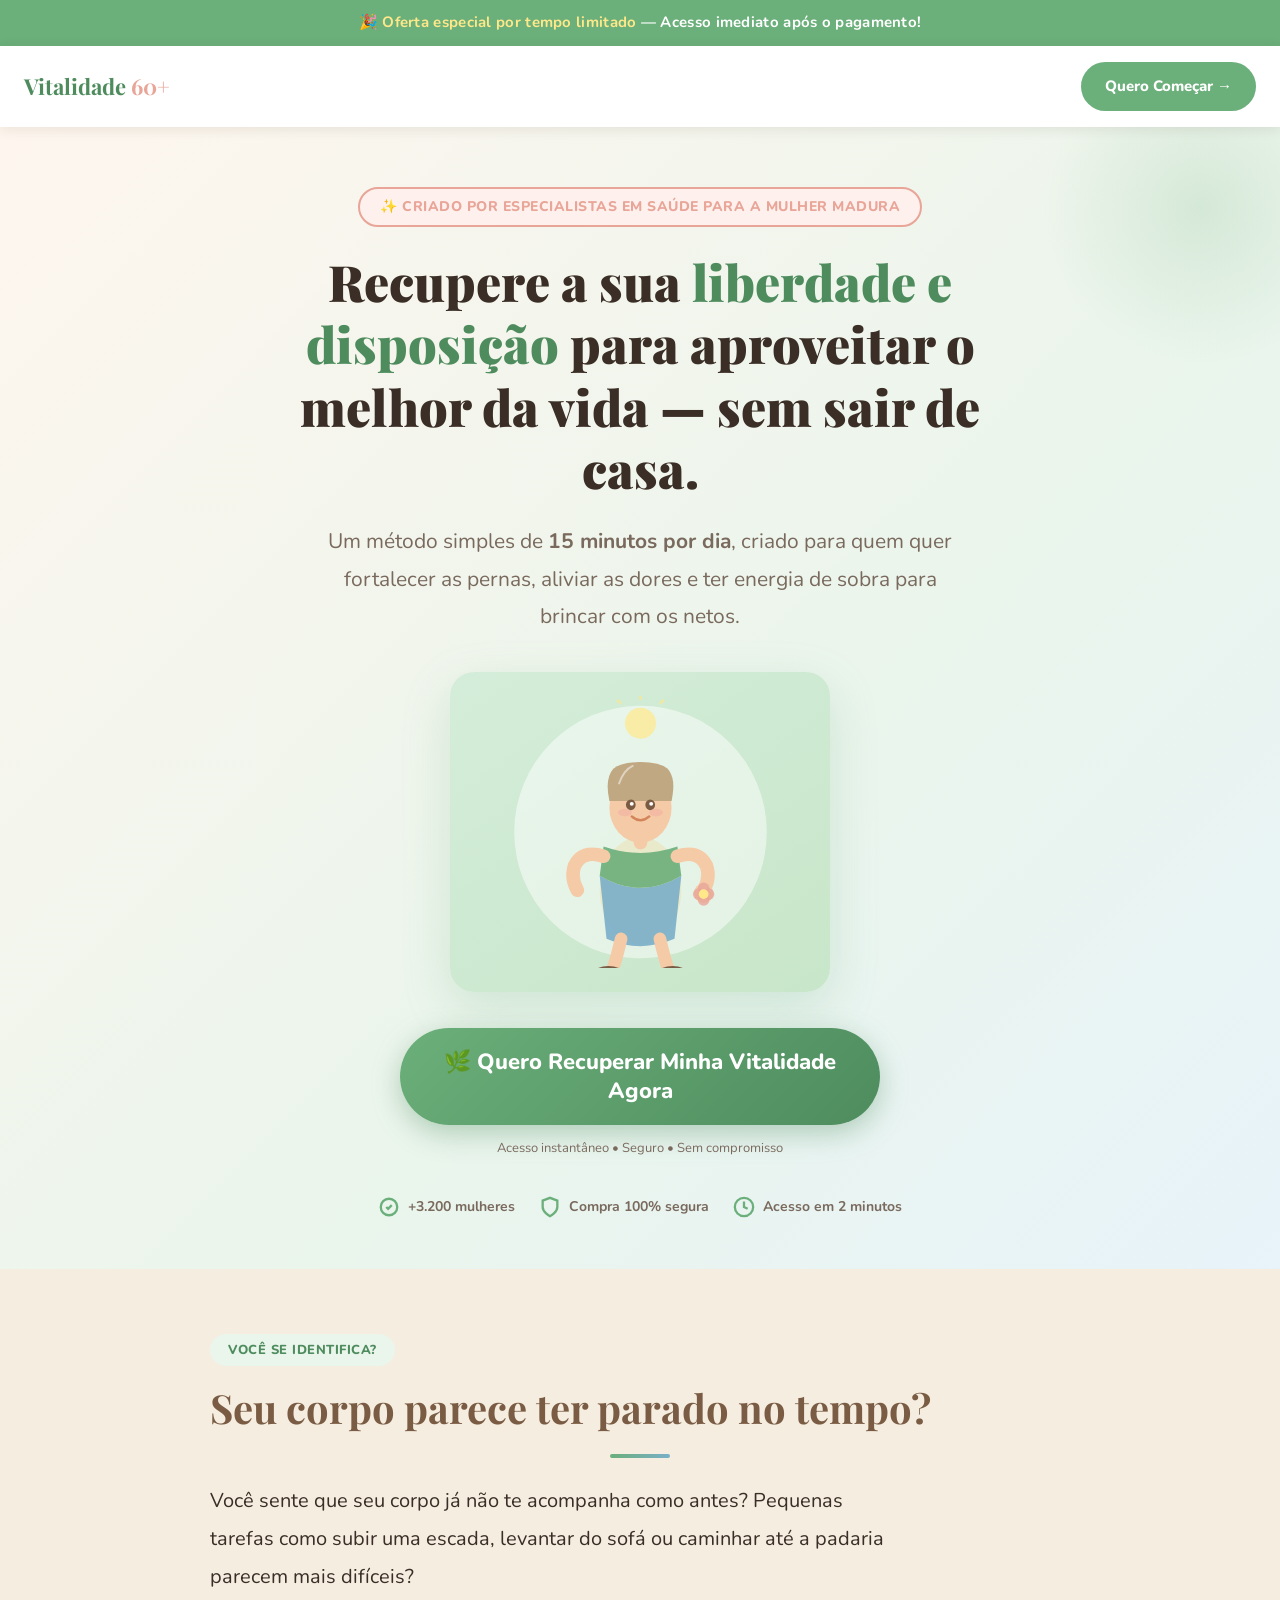
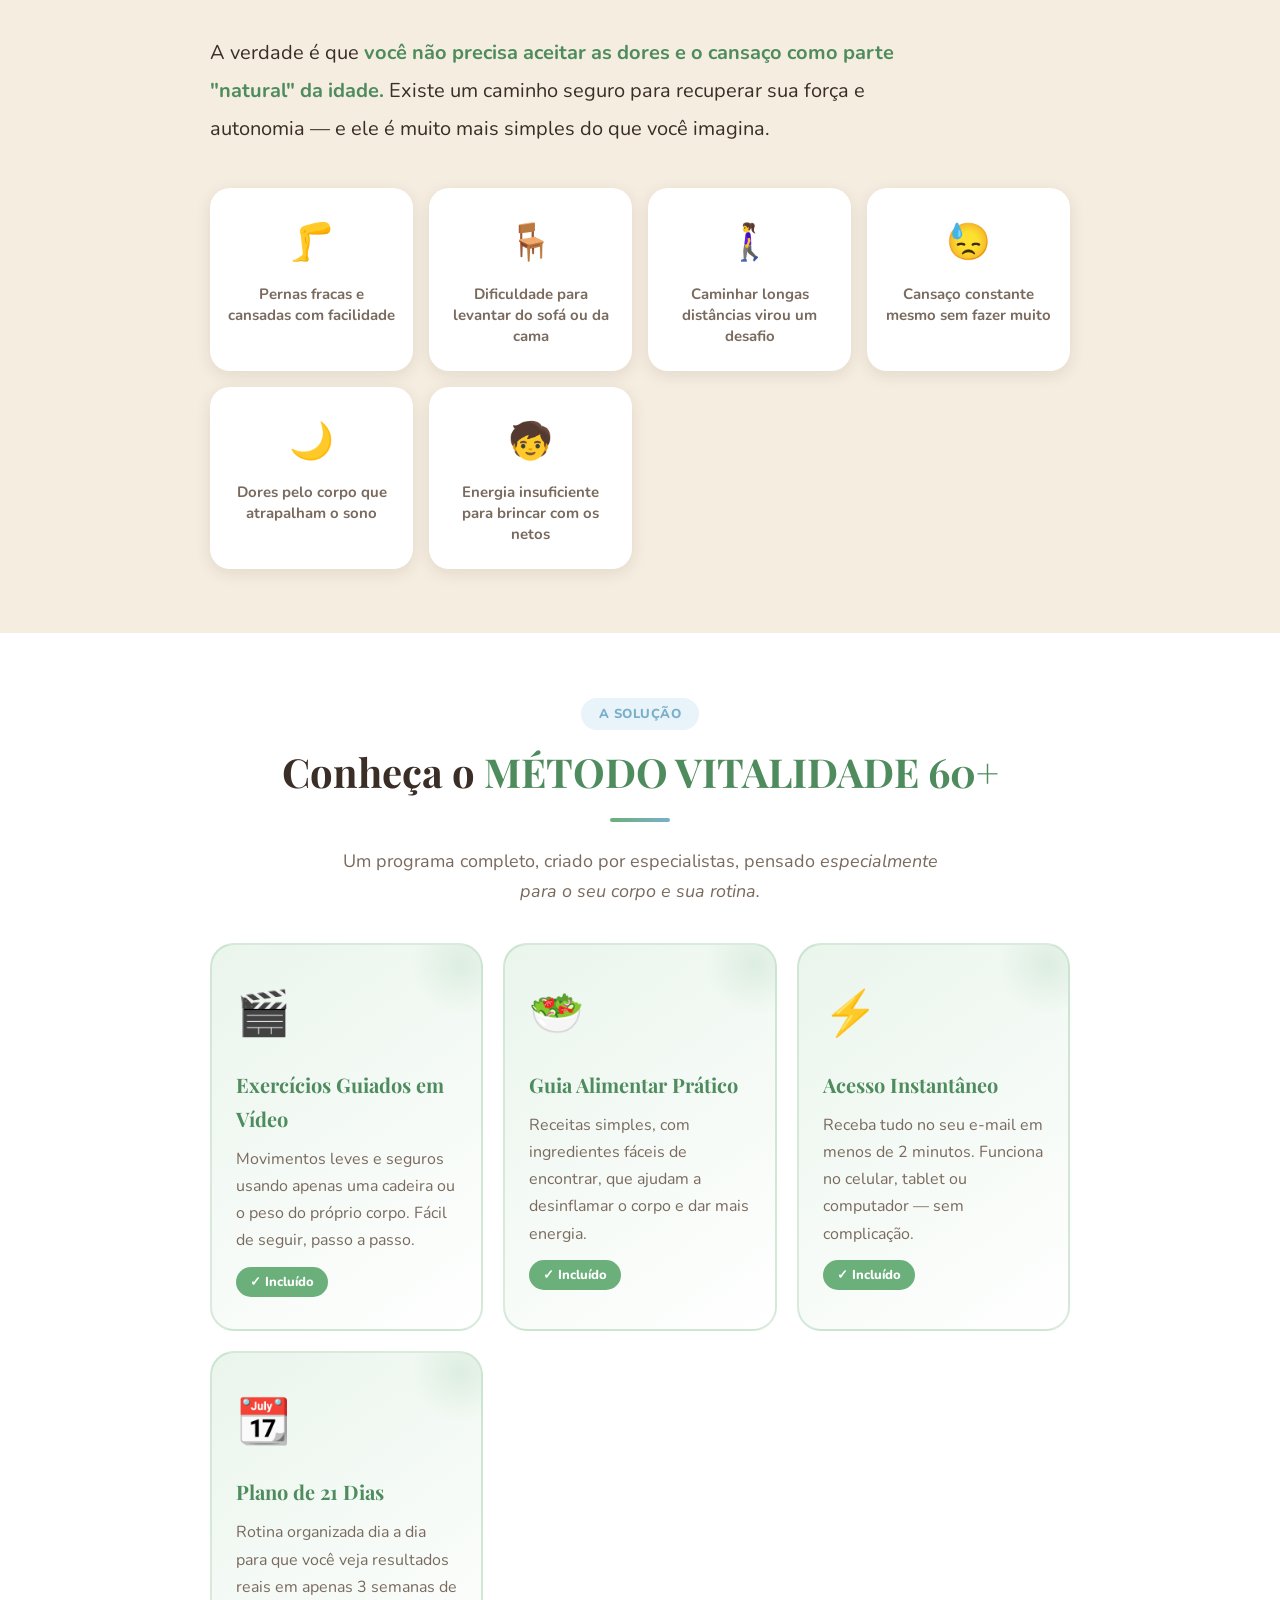
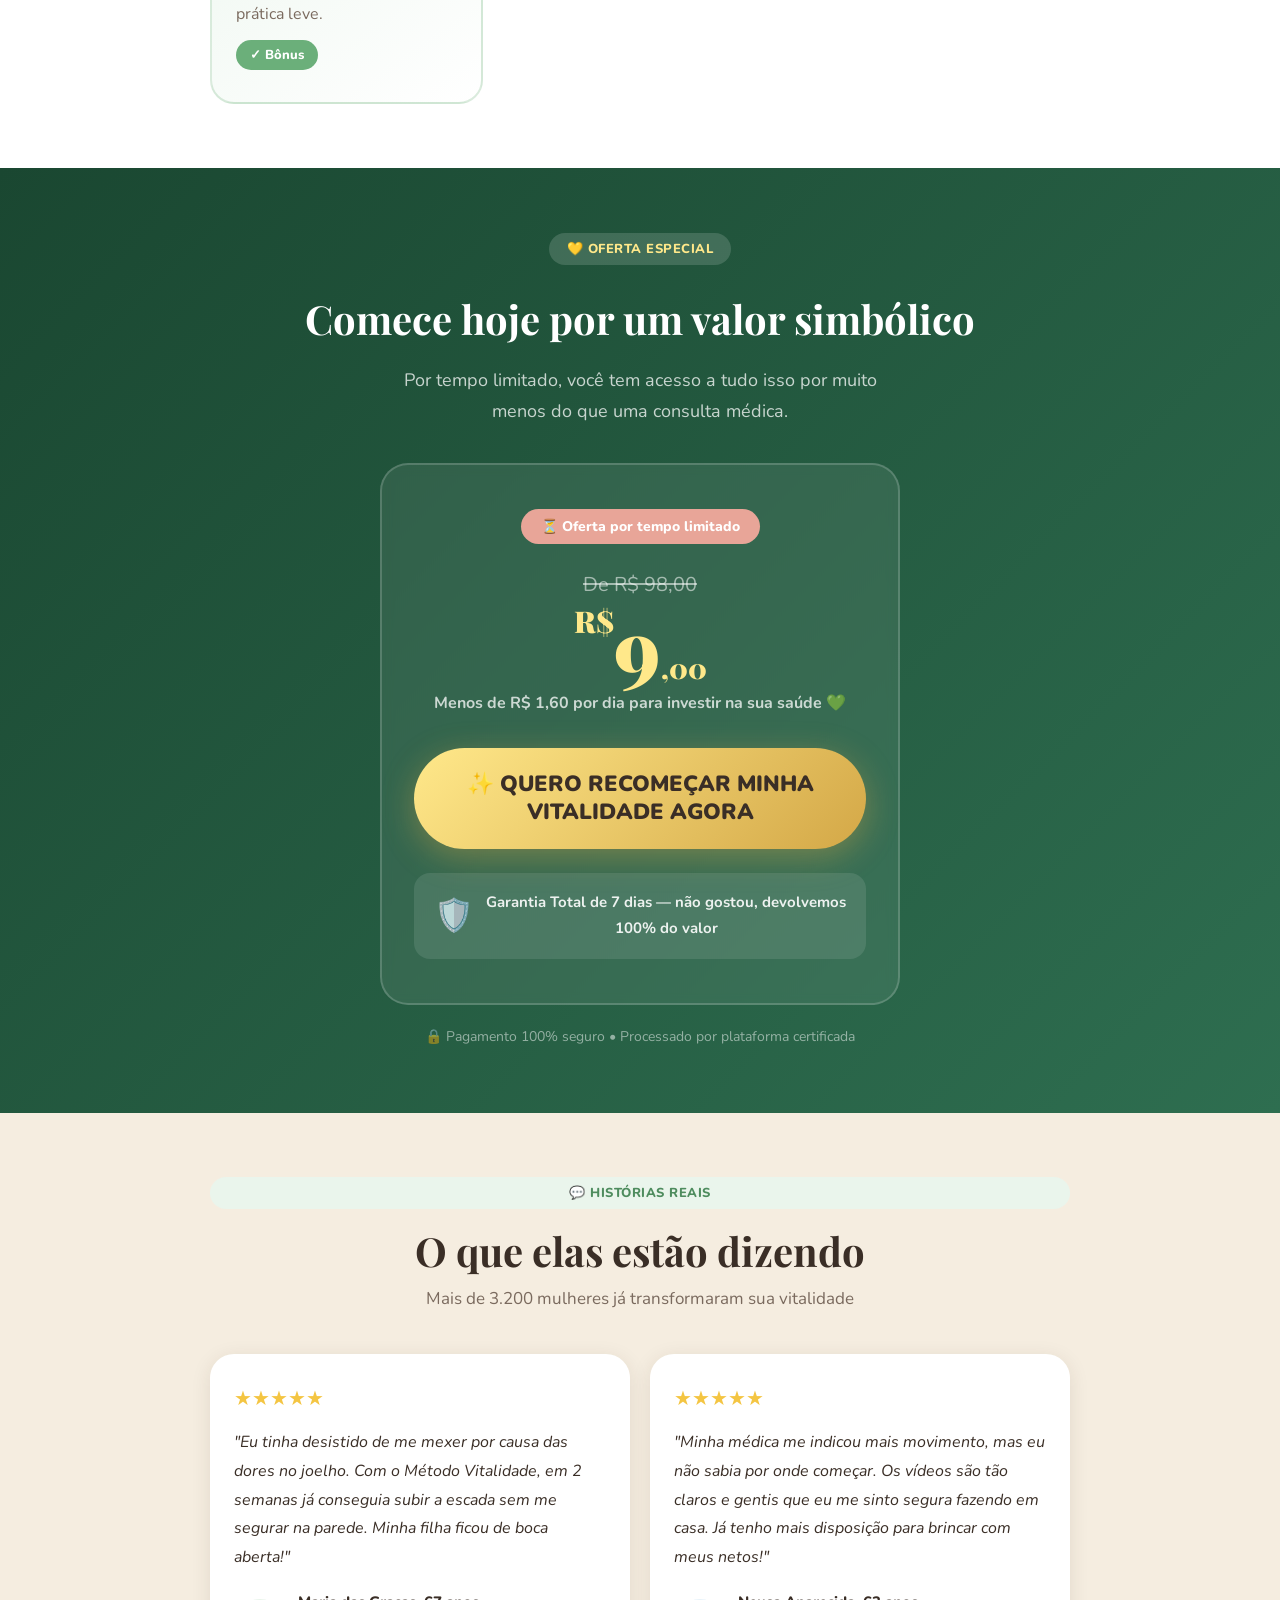
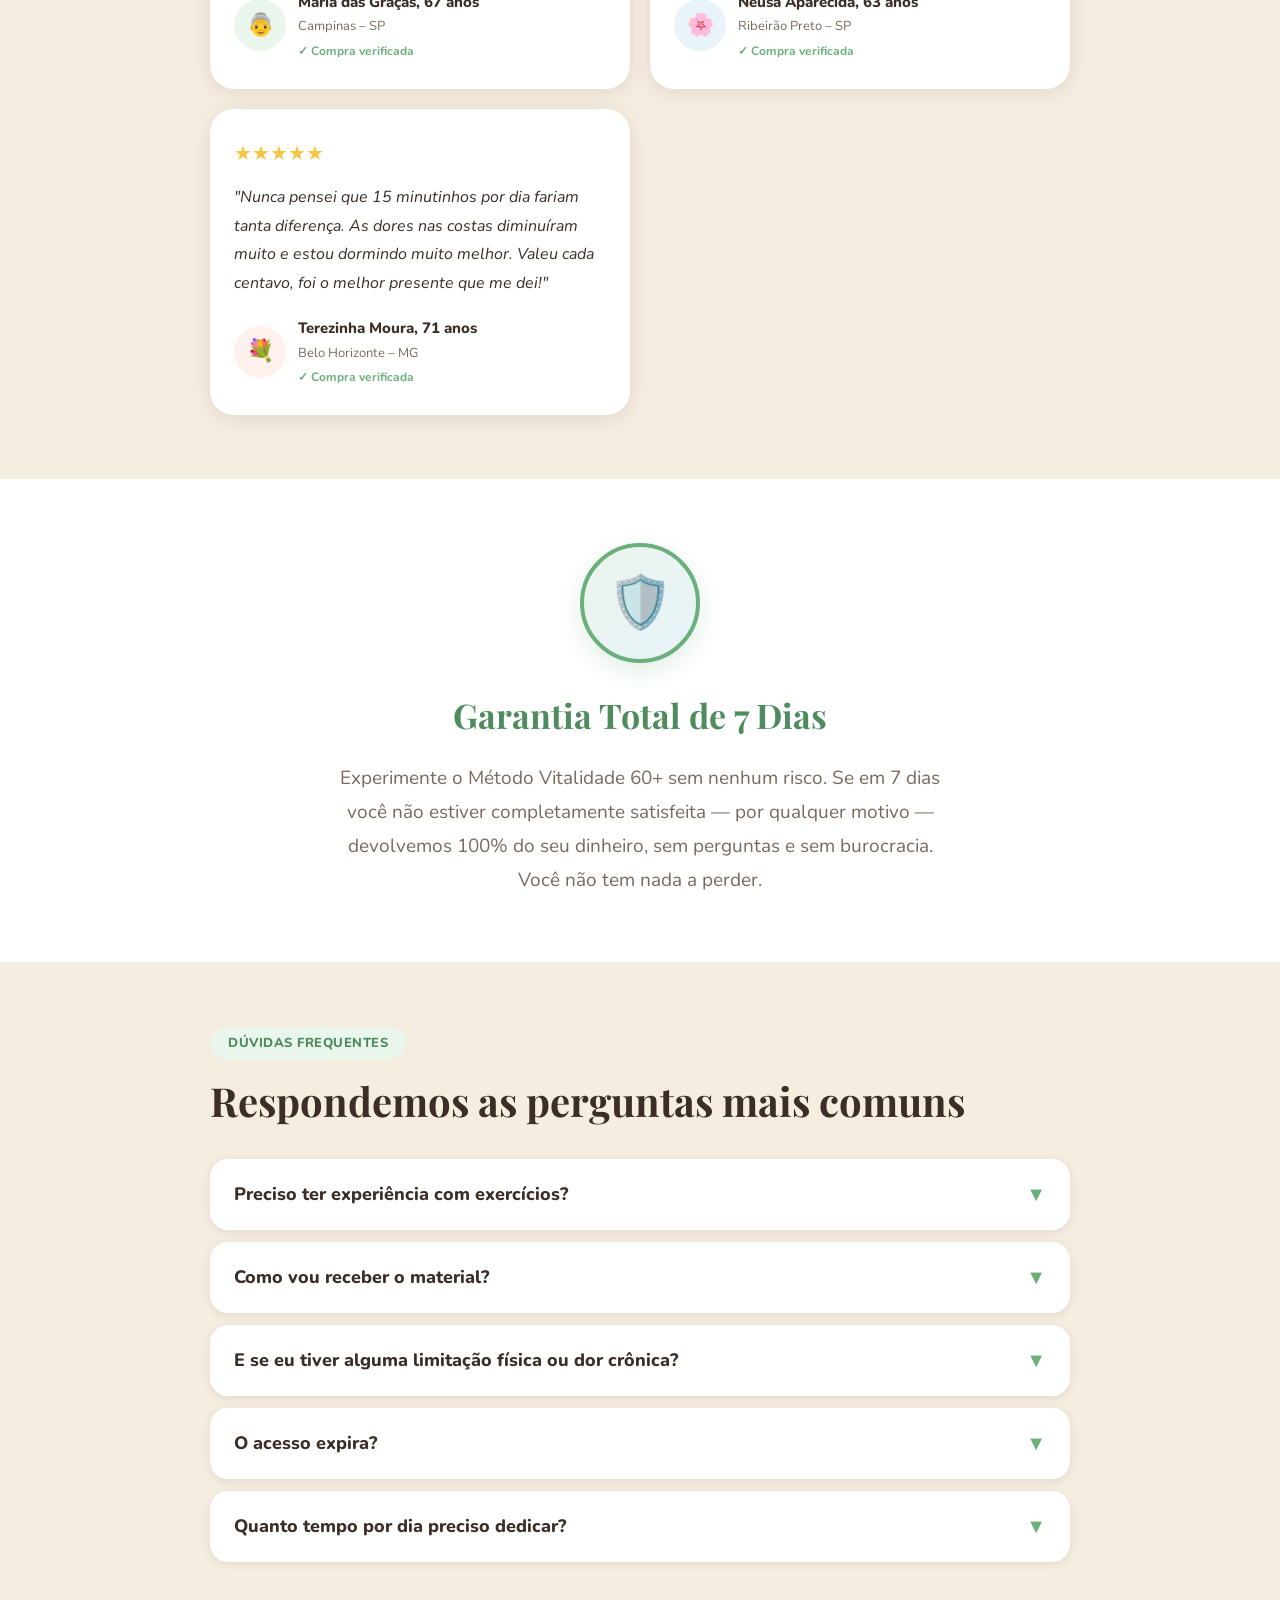
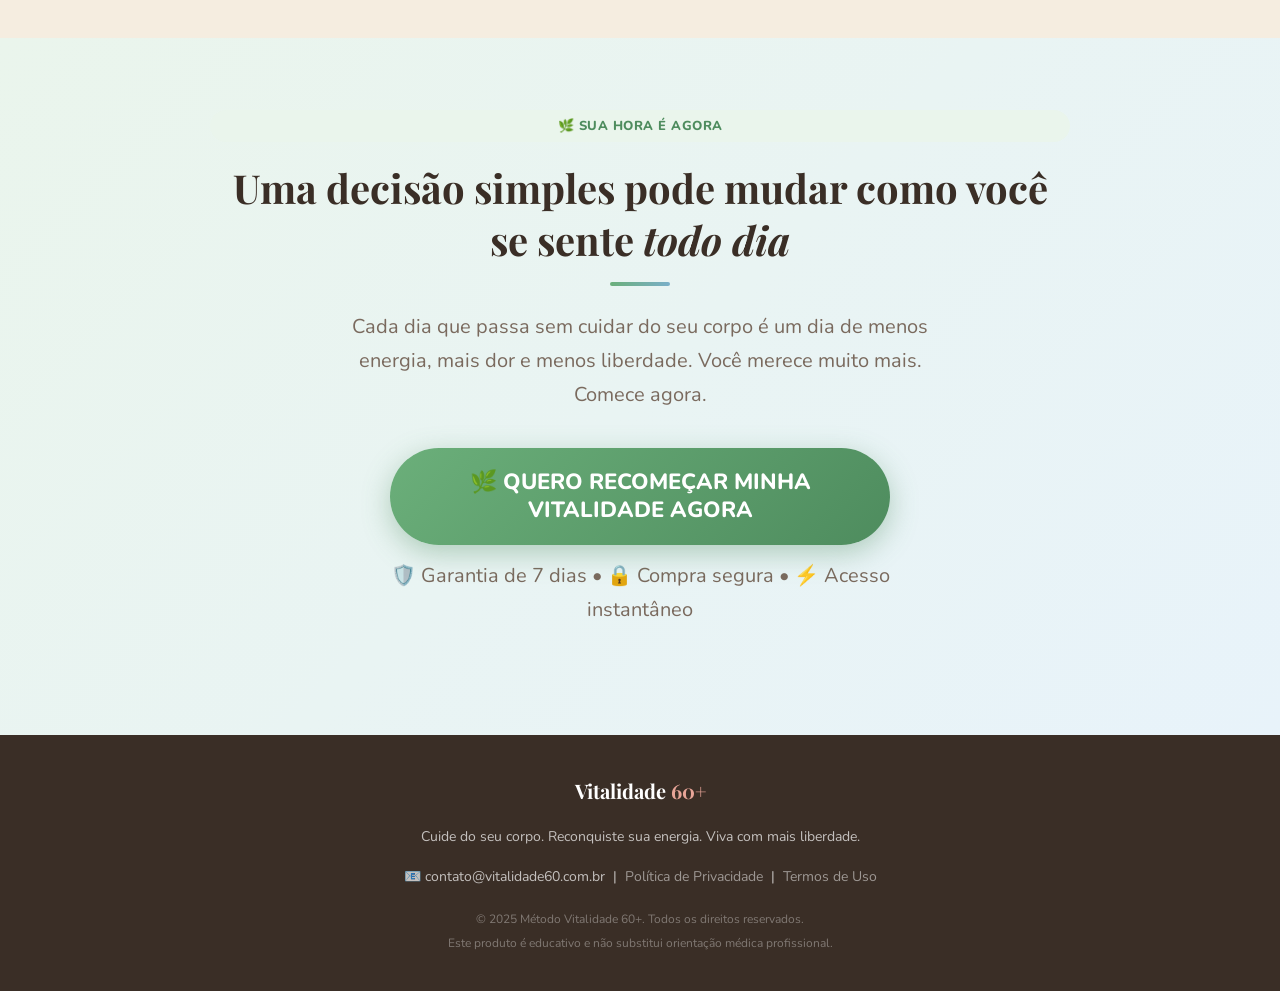
==== index.html @ e22917d7 "Update index.html" ====
<!DOCTYPE html>
<html lang="pt-BR">
<head>
  <meta charset="UTF-8" />
  <meta name="viewport" content="width=device-width, initial-scale=1.0" />
  <title>Método Vitalidade 60+ | Recupere sua Energia e Disposição</title>
  <link href="https://fonts.googleapis.com/css2?family=Playfair+Display:wght@500;700;900&family=Nunito:wght@400;600;700;800&display=swap" rel="stylesheet" />
  <style>
    *, *::before, *::after { box-sizing: border-box; margin: 0; padding: 0; }

    :root {
      --cream:    #FDF8F2;
      --beige:    #F5EDE0;
      --green:    #6BAF7A;
      --green-d:  #4E8C5E;
      --green-l:  #EAF5EC;
      --blue:     #7AAFC9;
      --blue-l:   #E8F3FA;
      --rose:     #E8A598;
      --rose-l:   #FDF0ED;
      --brown:    #7A5C44;
      --text:     #3A2E26;
      --muted:    #7A6A5E;
      --white:    #FFFFFF;
      --gold:     #D4A847;
      --shadow:   rgba(60,40,20,.10);
    }

    html { scroll-behavior: smooth; }

    body {
      font-family: 'Nunito', sans-serif;
      background: var(--cream);
      color: var(--text);
      font-size: 18px;
      line-height: 1.7;
    }

    /* ── TOPBAR ── */
    .topbar {
      background: var(--green);
      color: #fff;
      text-align: center;
      padding: 10px 20px;
      font-size: 15px;
      font-weight: 700;
      letter-spacing: .3px;
    }
    .topbar span { color: #FFE88A; }

    /* ── NAV ── */
    nav {
      background: var(--white);
      box-shadow: 0 2px 12px var(--shadow);
      padding: 16px 24px;
      display: flex;
      align-items: center;
      justify-content: space-between;
      position: sticky; top: 0; z-index: 100;
    }
    .logo {
      font-family: 'Playfair Display', serif;
      font-size: 22px;
      font-weight: 700;
      color: var(--green-d);
    }
    .logo span { color: var(--rose); }
    .nav-cta {
      background: var(--green);
      color: #fff;
      border: none;
      border-radius: 50px;
      padding: 12px 24px;
      font-size: 15px;
      font-weight: 800;
      cursor: pointer;
      text-decoration: none;
      transition: background .2s, transform .15s;
    }
    .nav-cta:hover { background: var(--green-d); transform: translateY(-1px); }

    /* ── HERO ── */
    .hero {
      background: linear-gradient(135deg, #FEF6EE 0%, #EAF5EC 60%, #E8F3FA 100%);
      padding: 60px 24px 50px;
      text-align: center;
      position: relative;
      overflow: hidden;
    }
    .hero::before {
      content: '';
      position: absolute;
      top: -80px; right: -80px;
      width: 320px; height: 320px;
      background: radial-gradient(circle, rgba(107,175,122,.18) 0%, transparent 70%);
      border-radius: 50%;
    }
    .hero-badge {
      display: inline-block;
      background: var(--rose-l);
      color: var(--rose);
      border: 2px solid var(--rose);
      border-radius: 50px;
      padding: 6px 20px;
      font-size: 14px;
      font-weight: 800;
      letter-spacing: .5px;
      margin-bottom: 24px;
      text-transform: uppercase;
    }
    .hero h1 {
      font-family: 'Playfair Display', serif;
      font-size: clamp(30px, 6vw, 50px);
      font-weight: 900;
      line-height: 1.25;
      color: var(--text);
      max-width: 800px;
      margin: 0 auto 22px;
    }
    .hero h1 em {
      color: var(--green-d);
      font-style: normal;
    }
    .hero p.sub {
      font-size: clamp(17px, 3vw, 21px);
      color: var(--muted);
      max-width: 650px;
      margin: 0 auto 36px;
      line-height: 1.8;
    }
    .hero-img-wrap {
      margin: 0 auto 36px;
      max-width: 380px;
    }
    .hero-img {
      width: 100%;
      border-radius: 24px;
      box-shadow: 0 16px 48px rgba(107,175,122,.22);
      display: block;
    }
    /* SVG illustration placeholder */
    .hero-illustration {
      width: 100%;
      max-width: 380px;
      height: 320px;
      border-radius: 24px;
      background: linear-gradient(145deg, #d4edda, #c8e6c9);
      display: flex;
      align-items: center;
      justify-content: center;
      margin: 0 auto 36px;
      box-shadow: 0 16px 48px rgba(107,175,122,.22);
      position: relative;
      overflow: hidden;
    }
    .hero-illustration svg { width: 85%; height: 85%; }

    .btn-hero {
      display: inline-block;
      background: linear-gradient(135deg, var(--green) 0%, var(--green-d) 100%);
      color: #fff;
      border: none;
      border-radius: 60px;
      padding: 20px 40px;
      font-size: clamp(17px, 3.5vw, 22px);
      font-weight: 800;
      cursor: pointer;
      text-decoration: none;
      box-shadow: 0 8px 28px rgba(78,140,94,.38);
      transition: transform .2s, box-shadow .2s;
      line-height: 1.3;
      max-width: 480px;
      width: 100%;
    }
    .btn-hero:hover { transform: translateY(-3px); box-shadow: 0 14px 36px rgba(78,140,94,.45); }
    .btn-sub { font-size: 13px; color: var(--muted); margin-top: 12px; }
    .hero-trust {
      display: flex;
      justify-content: center;
      gap: 24px;
      flex-wrap: wrap;
      margin-top: 36px;
    }
    .trust-item {
      display: flex;
      align-items: center;
      gap: 8px;
      font-size: 14px;
      font-weight: 700;
      color: var(--muted);
    }
    .trust-item svg { width: 22px; height: 22px; color: var(--green); }

    /* ── SECTION COMMON ── */
    section { padding: 64px 24px; }
    .section-inner { max-width: 860px; margin: 0 auto; }
    .section-label {
      display: inline-block;
      background: var(--green-l);
      color: var(--green-d);
      border-radius: 50px;
      padding: 5px 18px;
      font-size: 13px;
      font-weight: 800;
      text-transform: uppercase;
      letter-spacing: .5px;
      margin-bottom: 16px;
    }
    .section-title {
      font-family: 'Playfair Display', serif;
      font-size: clamp(26px, 5vw, 40px);
      font-weight: 700;
      line-height: 1.3;
      margin-bottom: 20px;
    }

    /* ── DOR ── */
    .dor { background: var(--beige); }
    .dor .section-title { color: var(--brown); }
    .dor-text {
      font-size: clamp(17px, 3vw, 20px);
      color: var(--text);
      line-height: 1.9;
      max-width: 700px;
      margin-bottom: 40px;
    }
    .dor-text strong { color: var(--green-d); }
    .pain-grid {
      display: grid;
      grid-template-columns: repeat(auto-fit, minmax(160px, 1fr));
      gap: 16px;
    }
    .pain-card {
      background: var(--white);
      border-radius: 20px;
      padding: 24px 16px;
      text-align: center;
      box-shadow: 0 4px 16px var(--shadow);
      transition: transform .2s;
    }
    .pain-card:hover { transform: translateY(-3px); }
    .pain-icon {
      font-size: 36px;
      margin-bottom: 10px;
      display: block;
    }
    .pain-card p {
      font-size: 15px;
      font-weight: 700;
      color: var(--muted);
      line-height: 1.4;
    }

    /* ── SOLUTION ── */
    .solution { background: var(--white); }
    .solution .section-label { background: var(--blue-l); color: var(--blue); }
    .solution .section-title { color: var(--text); }
    .solution .section-title span { color: var(--green-d); }
    .sol-cards {
      display: grid;
      grid-template-columns: repeat(auto-fit, minmax(240px, 1fr));
      gap: 20px;
      margin-top: 36px;
    }
    .sol-card {
      background: linear-gradient(145deg, var(--green-l), #fff);
      border: 2px solid rgba(107,175,122,.25);
      border-radius: 24px;
      padding: 32px 24px;
      position: relative;
      overflow: hidden;
      transition: transform .2s, box-shadow .2s;
    }
    .sol-card:hover { transform: translateY(-4px); box-shadow: 0 12px 32px rgba(107,175,122,.18); }
    .sol-card::before {
      content: '';
      position: absolute;
      top: -30px; right: -30px;
      width: 100px; height: 100px;
      background: radial-gradient(circle, rgba(107,175,122,.15) 0%, transparent 70%);
      border-radius: 50%;
    }
    .sol-icon { font-size: 44px; margin-bottom: 16px; display: block; }
    .sol-card h3 {
      font-family: 'Playfair Display', serif;
      font-size: 20px;
      font-weight: 700;
      color: var(--green-d);
      margin-bottom: 10px;
    }
    .sol-card p { font-size: 16px; color: var(--muted); line-height: 1.7; }
    .sol-badge {
      display: inline-block;
      margin-top: 12px;
      background: var(--green);
      color: #fff;
      border-radius: 50px;
      padding: 4px 14px;
      font-size: 13px;
      font-weight: 800;
    }

    /* ── OFFER ── */
    .offer {
      background: linear-gradient(135deg, #1A4731 0%, #2E6E50 100%);
      color: #fff;
      text-align: center;
    }
    .offer .section-title { color: #fff; }
    .offer-box {
      background: rgba(255,255,255,.08);
      border: 2px solid rgba(255,255,255,.18);
      border-radius: 28px;
      padding: 44px 32px;
      max-width: 520px;
      margin: 36px auto 0;
      backdrop-filter: blur(6px);
    }
    .price-old {
      font-size: 20px;
      color: rgba(255,255,255,.55);
      text-decoration: line-through;
      margin-bottom: 4px;
    }
    .price-new {
      font-family: 'Playfair Display', serif;
      font-size: clamp(56px, 12vw, 80px);
      font-weight: 900;
      color: #FFE88A;
      line-height: 1;
      margin: 4px 0;
    }
    .price-new sup { font-size: 30px; vertical-align: top; margin-top: 14px; }
    .price-new span { font-size: 28px; }
    .price-daily {
      font-size: 16px;
      color: rgba(255,255,255,.75);
      margin-bottom: 30px;
      font-weight: 700;
    }
    .urgency-tag {
      display: inline-block;
      background: var(--rose);
      color: #fff;
      border-radius: 50px;
      padding: 6px 20px;
      font-size: 14px;
      font-weight: 800;
      margin-bottom: 24px;
      animation: pulse 2s infinite;
    }
    @keyframes pulse {
      0%, 100% { transform: scale(1); }
      50% { transform: scale(1.03); }
    }
    .btn-offer {
      display: inline-block;
      background: linear-gradient(135deg, #FFE88A 0%, #D4A847 100%);
      color: var(--text);
      border: none;
      border-radius: 60px;
      padding: 22px 40px;
      font-size: clamp(17px, 3.5vw, 22px);
      font-weight: 900;
      cursor: pointer;
      text-decoration: none;
      box-shadow: 0 8px 32px rgba(212,168,71,.4);
      transition: transform .2s, box-shadow .2s;
      width: 100%;
      line-height: 1.3;
    }
    .btn-offer:hover { transform: translateY(-3px); box-shadow: 0 14px 40px rgba(212,168,71,.55); }
    .guarantee-badge {
      display: flex;
      align-items: center;
      justify-content: center;
      gap: 12px;
      margin-top: 24px;
      background: rgba(255,255,255,.1);
      border-radius: 16px;
      padding: 16px 20px;
      font-size: 15px;
      font-weight: 700;
      color: rgba(255,255,255,.9);
    }
    .guarantee-badge .g-icon { font-size: 32px; }

    /* ── TESTIMONIALS ── */
    .testimonials { background: var(--beige); }
    .testimonials .section-title { text-align: center; margin-bottom: 8px; }
    .test-subtitle { text-align: center; color: var(--muted); margin-bottom: 40px; font-size: 17px; }
    .test-grid {
      display: grid;
      grid-template-columns: repeat(auto-fit, minmax(280px, 1fr));
      gap: 20px;
    }
    .test-card {
      background: var(--white);
      border-radius: 24px;
      padding: 28px 24px;
      box-shadow: 0 4px 20px var(--shadow);
      position: relative;
      transition: transform .2s;
    }
    .test-card:hover { transform: translateY(-3px); }
    .test-stars { color: #F4C542; font-size: 20px; margin-bottom: 12px; }
    .test-text {
      font-size: 16px;
      color: var(--text);
      line-height: 1.8;
      font-style: italic;
      margin-bottom: 18px;
    }
    .test-author {
      display: flex;
      align-items: center;
      gap: 12px;
    }
    .test-avatar {
      width: 52px; height: 52px;
      border-radius: 50%;
      display: flex; align-items: center; justify-content: center;
      font-size: 22px;
      flex-shrink: 0;
    }
    .test-name { font-size: 15px; font-weight: 800; color: var(--text); }
    .test-loc { font-size: 13px; color: var(--muted); }
    .verified { font-size: 12px; color: var(--green); font-weight: 700; margin-top: 3px; }

    /* ── GUARANTEE ── */
    .guarantee {
      background: var(--white);
      text-align: center;
    }
    .guarantee-inner {
      max-width: 600px;
      margin: 0 auto;
    }
    .guarantee-circle {
      width: 120px; height: 120px;
      border-radius: 50%;
      background: linear-gradient(135deg, var(--green-l), var(--blue-l));
      border: 4px solid var(--green);
      display: flex; align-items: center; justify-content: center;
      font-size: 52px;
      margin: 0 auto 24px;
      box-shadow: 0 8px 24px rgba(107,175,122,.2);
    }
    .guarantee h2 {
      font-family: 'Playfair Display', serif;
      font-size: clamp(24px, 4vw, 34px);
      font-weight: 700;
      margin-bottom: 16px;
      color: var(--green-d);
    }
    .guarantee p {
      font-size: clamp(16px, 2.5vw, 19px);
      color: var(--muted);
      line-height: 1.8;
    }

    /* ── FAQ ── */
    .faq { background: var(--beige); }
    .faq .section-title { margin-bottom: 32px; }
    .faq-item {
      background: var(--white);
      border-radius: 18px;
      margin-bottom: 12px;
      overflow: hidden;
      box-shadow: 0 2px 10px var(--shadow);
    }
    .faq-q {
      width: 100%;
      background: none;
      border: none;
      padding: 22px 24px;
      text-align: left;
      font-family: 'Nunito', sans-serif;
      font-size: clamp(16px, 2.5vw, 18px);
      font-weight: 800;
      color: var(--text);
      cursor: pointer;
      display: flex;
      justify-content: space-between;
      align-items: center;
      gap: 12px;
    }
    .faq-q .arrow {
      font-size: 20px;
      color: var(--green);
      transition: transform .3s;
      flex-shrink: 0;
    }
    .faq-item.open .arrow { transform: rotate(180deg); }
    .faq-a {
      max-height: 0;
      overflow: hidden;
      transition: max-height .4s ease, padding .3s;
      padding: 0 24px;
    }
    .faq-item.open .faq-a { max-height: 300px; padding: 0 24px 22px; }
    .faq-a p { font-size: clamp(15px, 2.5vw, 17px); color: var(--muted); line-height: 1.8; }

    /* ── FINAL CTA ── */
    .final-cta {
      background: linear-gradient(135deg, #EAF5EC 0%, #E8F3FA 100%);
      text-align: center;
      padding: 72px 24px;
    }
    .final-cta .section-title { margin-bottom: 16px; }
    .final-cta p { font-size: clamp(17px, 3vw, 20px); color: var(--muted); margin-bottom: 36px; max-width: 600px; margin-left: auto; margin-right: auto; }

    /* ── FOOTER ── */
    footer {
      background: var(--text);
      color: rgba(255,255,255,.7);
      text-align: center;
      padding: 36px 24px;
      font-size: 14px;
      line-height: 2;
    }
    footer a { color: rgba(255,255,255,.5); text-decoration: none; }
    footer a:hover { color: #fff; }
    .footer-logo {
      font-family: 'Playfair Display', serif;
      font-size: 20px;
      font-weight: 700;
      color: #fff;
      margin-bottom: 12px;
    }
    .footer-logo span { color: var(--rose); }

    /* ── UTILS ── */
    .text-center { text-align: center; }
    .mb-8 { margin-bottom: 8px; }
    .divider {
      width: 60px; height: 4px;
      background: linear-gradient(90deg, var(--green), var(--blue));
      border-radius: 4px;
      margin: 0 auto 24px;
    }

    /* ── RESPONSIVE ── */
    @media (max-width: 600px) {
      .hero { padding: 40px 20px 40px; }
      section { padding: 48px 20px; }
      .offer-box { padding: 32px 20px; }
      .pain-grid { grid-template-columns: repeat(2, 1fr); }
    }

    /* ── ANIMATIONS ── */
    @keyframes fadeUp {
      from { opacity: 0; transform: translateY(28px); }
      to { opacity: 1; transform: translateY(0); }
    }
    .fade-up { animation: fadeUp .7s ease both; }
    .delay-1 { animation-delay: .15s; }
    .delay-2 { animation-delay: .30s; }
    .delay-3 { animation-delay: .45s; }
    .delay-4 { animation-delay: .60s; }

    /* Scroll reveal */
    .reveal { opacity: 0; transform: translateY(30px); transition: opacity .7s ease, transform .7s ease; }
    .reveal.visible { opacity: 1; transform: translateY(0); }
  </style>
</head>
<body>

<!-- TOPBAR -->
<div class="topbar">
  🎉 <span>Oferta especial por tempo limitado</span> — Acesso imediato após o pagamento!
</div>

<!-- NAV -->
<nav>
  <div class="logo">Vitalidade <span>60+</span></div>
  <a href="#oferta" class="nav-cta">Quero Começar →</a>
</nav>

<!-- ══════════════════════════════════════
     1. HERO
══════════════════════════════════════ -->
<section class="hero">
  <div class="hero-badge">✨ Criado por especialistas em saúde para a mulher madura</div>

  <h1 class="fade-up">
    Recupere a sua <em>liberdade e disposição</em> para aproveitar o melhor da vida — sem sair de casa.
  </h1>

  <p class="sub fade-up delay-1">
    Um método simples de <strong>15 minutos por dia</strong>, criado para quem quer fortalecer as pernas,
    aliviar as dores e ter energia de sobra para brincar com os netos.
  </p>

  <!-- Ilustração SVG de mulher ativa e feliz -->
  <div class="hero-illustration fade-up delay-2">
    <svg viewBox="0 0 300 280" fill="none" xmlns="http://www.w3.org/2000/svg">
      <!-- Background circle -->
      <circle cx="150" cy="140" r="130" fill="rgba(255,255,255,0.5)"/>
      <!-- Body -->
      <ellipse cx="150" cy="200" rx="42" ry="55" fill="#F5A623" opacity=".15"/>
      <!-- Dress -->
      <path d="M108 185 Q150 210 192 185 L185 250 Q150 265 115 250 Z" fill="#7AAFC9" opacity=".9"/>
      <!-- Blouse -->
      <path d="M112 155 Q150 168 188 155 L192 185 Q150 210 108 185 Z" fill="#6BAF7A" opacity=".9"/>
      <!-- Neck -->
      <rect x="143" y="130" width="14" height="28" rx="7" fill="#F5CBA7"/>
      <!-- Head -->
      <ellipse cx="150" cy="115" rx="32" ry="36" fill="#F5CBA7"/>
      <!-- Hair -->
      <path d="M118 108 Q125 72 150 68 Q175 72 182 108" fill="#C0A882"/>
      <path d="M118 108 Q113 85 122 75 Q130 68 150 68" fill="#C0A882"/>
      <path d="M182 108 Q187 85 178 75 Q170 68 150 68" fill="#C0A882"/>
      <!-- White streaks in hair -->
      <path d="M128 90 Q133 76 142 72" stroke="rgba(255,255,255,0.5)" stroke-width="2" stroke-linecap="round"/>
      <!-- Eyes -->
      <ellipse cx="140" cy="112" rx="5" ry="5.5" fill="#7A5C44"/>
      <ellipse cx="160" cy="112" rx="5" ry="5.5" fill="#7A5C44"/>
      <ellipse cx="141" cy="111" rx="2" ry="2" fill="white"/>
      <ellipse cx="161" cy="111" rx="2" ry="2" fill="white"/>
      <!-- Smile -->
      <path d="M141 124 Q150 132 159 124" stroke="#D4845A" stroke-width="2.5" fill="none" stroke-linecap="round"/>
      <!-- Cheeks -->
      <ellipse cx="134" cy="120" rx="7" ry="4" fill="#F0A0A0" opacity=".4"/>
      <ellipse cx="166" cy="120" rx="7" ry="4" fill="#F0A0A0" opacity=".4"/>
      <!-- Arms -->
      <path d="M112 165 Q90 158 82 175 Q78 188 85 200" stroke="#F5CBA7" stroke-width="14" fill="none" stroke-linecap="round"/>
      <path d="M188 165 Q210 158 218 175 Q222 188 215 200" stroke="#F5CBA7" stroke-width="14" fill="none" stroke-linecap="round"/>
      <!-- Hands with flower -->
      <circle cx="215" cy="203" r="10" fill="#F5CBA7"/>
      <circle cx="215" cy="198" r="6" fill="#E8A598" opacity=".8"/>
      <circle cx="220" cy="204" r="6" fill="#E8A598" opacity=".8"/>
      <circle cx="215" cy="210" r="6" fill="#E8A598" opacity=".8"/>
      <circle cx="210" cy="204" r="6" fill="#E8A598" opacity=".8"/>
      <circle cx="215" cy="204" r="5" fill="#FFE88A"/>
      <!-- Legs -->
      <path d="M130 250 Q125 272 120 285" stroke="#F5CBA7" stroke-width="13" fill="none" stroke-linecap="round"/>
      <path d="M170 250 Q175 272 180 285" stroke="#F5CBA7" stroke-width="13" fill="none" stroke-linecap="round"/>
      <!-- Shoes -->
      <ellipse cx="117" cy="286" rx="16" ry="8" fill="#7A5C44"/>
      <ellipse cx="183" cy="286" rx="16" ry="8" fill="#7A5C44"/>
      <!-- Stars / sparkles around -->
      <text x="44" y="80" font-size="20" opacity=".7">✨</text>
      <text x="230" y="70" font-size="16" opacity=".6">💚</text>
      <text x="255" y="160" font-size="18" opacity=".5">🌿</text>
      <text x="28" y="180" font-size="16" opacity=".5">🌸</text>
      <!-- Sun rays at top -->
      <circle cx="150" cy="28" r="16" fill="#FFE88A" opacity=".7"/>
      <line x1="150" y1="4" x2="150" y2="0" stroke="#FFE88A" stroke-width="3" opacity=".6"/>
      <line x1="170" y1="8" x2="174" y2="4" stroke="#FFE88A" stroke-width="3" opacity=".6"/>
      <line x1="130" y1="8" x2="126" y2="4" stroke="#FFE88A" stroke-width="3" opacity=".6"/>
    </svg>
  </div>

  <a href="#oferta" class="btn-hero fade-up delay-3">
    🌿 Quero Recuperar Minha Vitalidade Agora
  </a>
  <p class="btn-sub fade-up delay-4">Acesso instantâneo • Seguro • Sem compromisso</p>

  <div class="hero-trust fade-up delay-4">
    <div class="trust-item">
      <svg viewBox="0 0 24 24" fill="none" stroke="currentColor" stroke-width="2.5"><path d="M9 12l2 2 4-4m6 2a9 9 0 11-18 0 9 9 0 0118 0z"/></svg>
      +3.200 mulheres
    </div>
    <div class="trust-item">
      <svg viewBox="0 0 24 24" fill="none" stroke="currentColor" stroke-width="2.5"><path d="M12 22s8-4 8-10V5l-8-3-8 3v7c0 6 8 10 8 10z"/></svg>
      Compra 100% segura
    </div>
    <div class="trust-item">
      <svg viewBox="0 0 24 24" fill="none" stroke="currentColor" stroke-width="2.5"><circle cx="12" cy="12" r="10"/><path d="M12 6v6l4 2"/></svg>
      Acesso em 2 minutos
    </div>
  </div>
</section>

<!-- ══════════════════════════════════════
     2. DOR
══════════════════════════════════════ -->
<section class="dor">
  <div class="section-inner">
    <span class="section-label">Você se identifica?</span>
    <h2 class="section-title">Seu corpo parece ter parado no tempo?</h2>
    <div class="divider"></div>

    <p class="dor-text">
      Você sente que seu corpo já não te acompanha como antes? Pequenas tarefas como
      subir uma escada, levantar do sofá ou caminhar até a padaria parecem mais difíceis?
      <br><br>
      A verdade é que <strong>você não precisa aceitar as dores e o cansaço como parte "natural" da idade.</strong>
      Existe um caminho seguro para recuperar sua força e autonomia — e ele é muito mais simples do que você imagina.
    </p>

    <div class="pain-grid">
      <div class="pain-card reveal">
        <span class="pain-icon">🦵</span>
        <p>Pernas fracas e cansadas com facilidade</p>
      </div>
      <div class="pain-card reveal">
        <span class="pain-icon">🪑</span>
        <p>Dificuldade para levantar do sofá ou da cama</p>
      </div>
      <div class="pain-card reveal">
        <span class="pain-icon">🚶‍♀️</span>
        <p>Caminhar longas distâncias virou um desafio</p>
      </div>
      <div class="pain-card reveal">
        <span class="pain-icon">😓</span>
        <p>Cansaço constante mesmo sem fazer muito</p>
      </div>
      <div class="pain-card reveal">
        <span class="pain-icon">🌙</span>
        <p>Dores pelo corpo que atrapalham o sono</p>
      </div>
      <div class="pain-card reveal">
        <span class="pain-icon">🧒</span>
        <p>Energia insuficiente para brincar com os netos</p>
      </div>
    </div>
  </div>
</section>

<!-- ══════════════════════════════════════
     3. SOLUÇÃO
══════════════════════════════════════ -->
<section class="solution">
  <div class="section-inner">
    <div class="text-center">
      <span class="section-label">A Solução</span>
      <h2 class="section-title">Conheça o <span>MÉTODO VITALIDADE 60+</span></h2>
      <div class="divider"></div>
      <p style="font-size:18px; color:var(--muted); max-width:600px; margin:0 auto 10px;">
        Um programa completo, criado por especialistas, pensado <em>especialmente para o seu corpo e sua rotina.</em>
      </p>
    </div>

    <div class="sol-cards">
      <div class="sol-card reveal">
        <span class="sol-icon">🎬</span>
        <h3>Exercícios Guiados em Vídeo</h3>
        <p>Movimentos leves e seguros usando apenas uma cadeira ou o peso do próprio corpo. Fácil de seguir, passo a passo.</p>
        <span class="sol-badge">✓ Incluído</span>
      </div>
      <div class="sol-card reveal">
        <span class="sol-icon">🥗</span>
        <h3>Guia Alimentar Prático</h3>
        <p>Receitas simples, com ingredientes fáceis de encontrar, que ajudam a desinflamar o corpo e dar mais energia.</p>
        <span class="sol-badge">✓ Incluído</span>
      </div>
      <div class="sol-card reveal">
        <span class="sol-icon">⚡</span>
        <h3>Acesso Instantâneo</h3>
        <p>Receba tudo no seu e-mail em menos de 2 minutos. Funciona no celular, tablet ou computador — sem complicação.</p>
        <span class="sol-badge">✓ Incluído</span>
      </div>
      <div class="sol-card reveal">
        <span class="sol-icon">📆</span>
        <h3>Plano de 21 Dias</h3>
        <p>Rotina organizada dia a dia para que você veja resultados reais em apenas 3 semanas de prática leve.</p>
        <span class="sol-badge">✓ Bônus</span>
      </div>
    </div>
  </div>
</section>

<!-- ══════════════════════════════════════
     4. OFERTA
══════════════════════════════════════ -->
<section class="offer" id="oferta">
  <div class="section-inner text-center">
    <span class="section-label" style="background:rgba(255,255,255,.15);color:#FFE88A;">💛 Oferta Especial</span>
    <h2 class="section-title" style="margin-top:12px;">Comece hoje por um valor simbólico</h2>
    <p style="color:rgba(255,255,255,.75); font-size:18px; max-width:500px; margin:0 auto 10px;">
      Por tempo limitado, você tem acesso a tudo isso por muito menos do que uma consulta médica.
    </p>

    <div class="offer-box reveal">
      <div class="urgency-tag">⏳ Oferta por tempo limitado</div>

      <div class="price-old">De R$ 98,00</div>
      <div class="price-new">
        <sup>R$</sup>9<span>,00</span>
      </div>
      <div class="price-daily">Menos de R$ 1,60 por dia para investir na sua saúde 💚</div>

      <a href="#" class="btn-offer">
        ✨ QUERO RECOMEÇAR MINHA VITALIDADE AGORA
      </a>

      <div class="guarantee-badge">
        <span class="g-icon">🛡️</span>
        <span>Garantia Total de 7 dias — não gostou, devolvemos 100% do valor</span>
      </div>
    </div>

    <p style="color:rgba(255,255,255,.5); font-size:14px; margin-top:20px;">
      🔒 Pagamento 100% seguro • Processado por plataforma certificada
    </p>
  </div>
</section>

<!-- ══════════════════════════════════════
     5. DEPOIMENTOS
══════════════════════════════════════ -->
<section class="testimonials">
  <div class="section-inner">
    <span class="section-label text-center" style="display:block; text-align:center;">💬 Histórias Reais</span>
    <h2 class="section-title text-center">O que elas estão dizendo</h2>
    <p class="test-subtitle">Mais de 3.200 mulheres já transformaram sua vitalidade</p>

    <div class="test-grid">
      <div class="test-card reveal">
        <div class="test-stars">★★★★★</div>
        <p class="test-text">
          "Eu tinha desistido de me mexer por causa das dores no joelho. Com o Método Vitalidade, em 2 semanas
          já conseguia subir a escada sem me segurar na parede. Minha filha ficou de boca aberta!"
        </p>
        <div class="test-author">
          <div class="test-avatar" style="background:#EAF5EC;">👵</div>
          <div>
            <div class="test-name">Maria das Graças, 67 anos</div>
            <div class="test-loc">Campinas – SP</div>
            <div class="verified">✓ Compra verificada</div>
          </div>
        </div>
      </div>

      <div class="test-card reveal">
        <div class="test-stars">★★★★★</div>
        <p class="test-text">
          "Minha médica me indicou mais movimento, mas eu não sabia por onde começar.
          Os vídeos são tão claros e gentis que eu me sinto segura fazendo em casa.
          Já tenho mais disposição para brincar com meus netos!"
        </p>
        <div class="test-author">
          <div class="test-avatar" style="background:#E8F3FA;">🌸</div>
          <div>
            <div class="test-name">Neusa Aparecida, 63 anos</div>
            <div class="test-loc">Ribeirão Preto – SP</div>
            <div class="verified">✓ Compra verificada</div>
          </div>
        </div>
      </div>

      <div class="test-card reveal">
        <div class="test-stars">★★★★★</div>
        <p class="test-text">
          "Nunca pensei que 15 minutinhos por dia fariam tanta diferença. As dores nas costas
          diminuíram muito e estou dormindo muito melhor. Valeu cada centavo, foi o melhor
          presente que me dei!"
        </p>
        <div class="test-author">
          <div class="test-avatar" style="background:#FDF0ED;">💐</div>
          <div>
            <div class="test-name">Terezinha Moura, 71 anos</div>
            <div class="test-loc">Belo Horizonte – MG</div>
            <div class="verified">✓ Compra verificada</div>
          </div>
        </div>
      </div>
    </div>
  </div>
</section>

<!-- ══════════════════════════════════════
     GARANTIA
══════════════════════════════════════ -->
<section class="guarantee">
  <div class="guarantee-inner reveal">
    <div class="guarantee-circle">🛡️</div>
    <h2>Garantia Total de 7 Dias</h2>
    <p>
      Experimente o Método Vitalidade 60+ sem nenhum risco. Se em 7 dias você não estiver
      completamente satisfeita — por qualquer motivo — devolvemos 100% do seu dinheiro,
      sem perguntas e sem burocracia. Você não tem nada a perder.
    </p>
  </div>
</section>

<!-- ══════════════════════════════════════
     FAQ
══════════════════════════════════════ -->
<section class="faq">
  <div class="section-inner">
    <span class="section-label">Dúvidas Frequentes</span>
    <h2 class="section-title">Respondemos as perguntas mais comuns</h2>

    <div class="faq-item">
      <button class="faq-q" onclick="toggleFaq(this)">
        Preciso ter experiência com exercícios? <span class="arrow">▼</span>
      </button>
      <div class="faq-a">
        <p>Não! O método foi criado especialmente para quem está começando do zero ou voltando depois de muito tempo parada. Todos os movimentos são leves, seguros e adaptados para o corpo da mulher após os 60 anos.</p>
      </div>
    </div>

    <div class="faq-item">
      <button class="faq-q" onclick="toggleFaq(this)">
        Como vou receber o material? <span class="arrow">▼</span>
      </button>
      <div class="faq-a">
        <p>Após o pagamento, você recebe um e-mail em menos de 2 minutos com o link de acesso a tudo. Funciona no celular, tablet ou computador — basta ter acesso à internet.</p>
      </div>
    </div>

    <div class="faq-item">
      <button class="faq-q" onclick="toggleFaq(this)">
        E se eu tiver alguma limitação física ou dor crônica? <span class="arrow">▼</span>
      </button>
      <div class="faq-a">
        <p>Os exercícios foram desenvolvidos para serem suaves e adaptáveis. Mesmo assim, recomendamos consultar seu médico antes de iniciar qualquer atividade física, especialmente em casos de condições específicas.</p>
      </div>
    </div>

    <div class="faq-item">
      <button class="faq-q" onclick="toggleFaq(this)">
        O acesso expira? <span class="arrow">▼</span>
      </button>
      <div class="faq-a">
        <p>Não! Após a compra, você tem acesso vitalício ao conteúdo. Pode assistir quantas vezes quiser, no seu próprio ritmo, sem pressa.</p>
      </div>
    </div>

    <div class="faq-item">
      <button class="faq-q" onclick="toggleFaq(this)">
        Quanto tempo por dia preciso dedicar? <span class="arrow">▼</span>
      </button>
      <div class="faq-a">
        <p>Apenas 15 minutos por dia! Desenvolvemos o programa com essa realidade em mente: que a mulher madura tem sua rotina e não precisa passar horas se exercitando para ver resultados reais.</p>
      </div>
    </div>
  </div>
</section>

<!-- ══════════════════════════════════════
     FINAL CTA
══════════════════════════════════════ -->
<section class="final-cta">
  <div class="section-inner">
    <span class="section-label" style="display:block; text-align:center; margin-bottom:20px;">🌿 Sua hora é agora</span>
    <h2 class="section-title text-center">
      Uma decisão simples pode mudar como você se sente <em>todo dia</em>
    </h2>
    <div class="divider"></div>
    <p>
      Cada dia que passa sem cuidar do seu corpo é um dia de menos energia, mais dor e menos liberdade.
      Você merece muito mais. Comece agora.
    </p>
    <a href="#oferta" class="btn-hero reveal" style="max-width:500px; display:block; margin:0 auto;">
      🌿 QUERO RECOMEÇAR MINHA VITALIDADE AGORA
    </a>
    <p class="btn-sub" style="text-align:center; margin-top:14px;">
      🛡️ Garantia de 7 dias • 🔒 Compra segura • ⚡ Acesso instantâneo
    </p>
  </div>
</section>

<!-- ══════════════════════════════════════
     FOOTER
══════════════════════════════════════ -->
<footer>
  <div class="footer-logo">Vitalidade <span>60+</span></div>
  <p>Cuide do seu corpo. Reconquiste sua energia. Viva com mais liberdade.</p>
  <p style="margin-top:12px;">
    📧 contato@vitalidade60.com.br &nbsp;|&nbsp;
    <a href="#">Política de Privacidade</a> &nbsp;|&nbsp;
    <a href="#">Termos de Uso</a>
  </p>
  <p style="margin-top:16px; font-size:12px; opacity:.5;">
    © 2025 Método Vitalidade 60+. Todos os direitos reservados.<br>
    Este produto é educativo e não substitui orientação médica profissional.
  </p>
</footer>

<script>
  // ── FAQ toggle ──
  function toggleFaq(btn) {
    const item = btn.closest('.faq-item');
    const isOpen = item.classList.contains('open');
    document.querySelectorAll('.faq-item').forEach(i => i.classList.remove('open'));
    if (!isOpen) item.classList.add('open');
  }

  // ── Scroll reveal ──
  const revealEls = document.querySelectorAll('.reveal');
  const observer = new IntersectionObserver((entries) => {
    entries.forEach(e => {
      if (e.isIntersecting) {
        e.target.classList.add('visible');
        observer.unobserve(e.target);
      }
    });
  }, { threshold: 0.12 });
  revealEls.forEach(el => observer.observe(el));

  // ── Smooth scroll for anchor links ──
  document.querySelectorAll('a[href^="#"]').forEach(a => {
    a.addEventListener('click', e => {
      const target = document.querySelector(a.getAttribute('href'));
      if (target) {
        e.preventDefault();
        target.scrollIntoView({ behavior: 'smooth', block: 'start' });
      }
    });
  });

  // ── Sticky nav shadow on scroll ──
  const nav = document.querySelector('nav');
  window.addEventListener('scroll', () => {
    nav.style.boxShadow = window.scrollY > 20
      ? '0 4px 24px rgba(60,40,20,.14)'
      : '0 2px 12px rgba(60,40,20,.10)';
  });
</script>
</body>
</html>
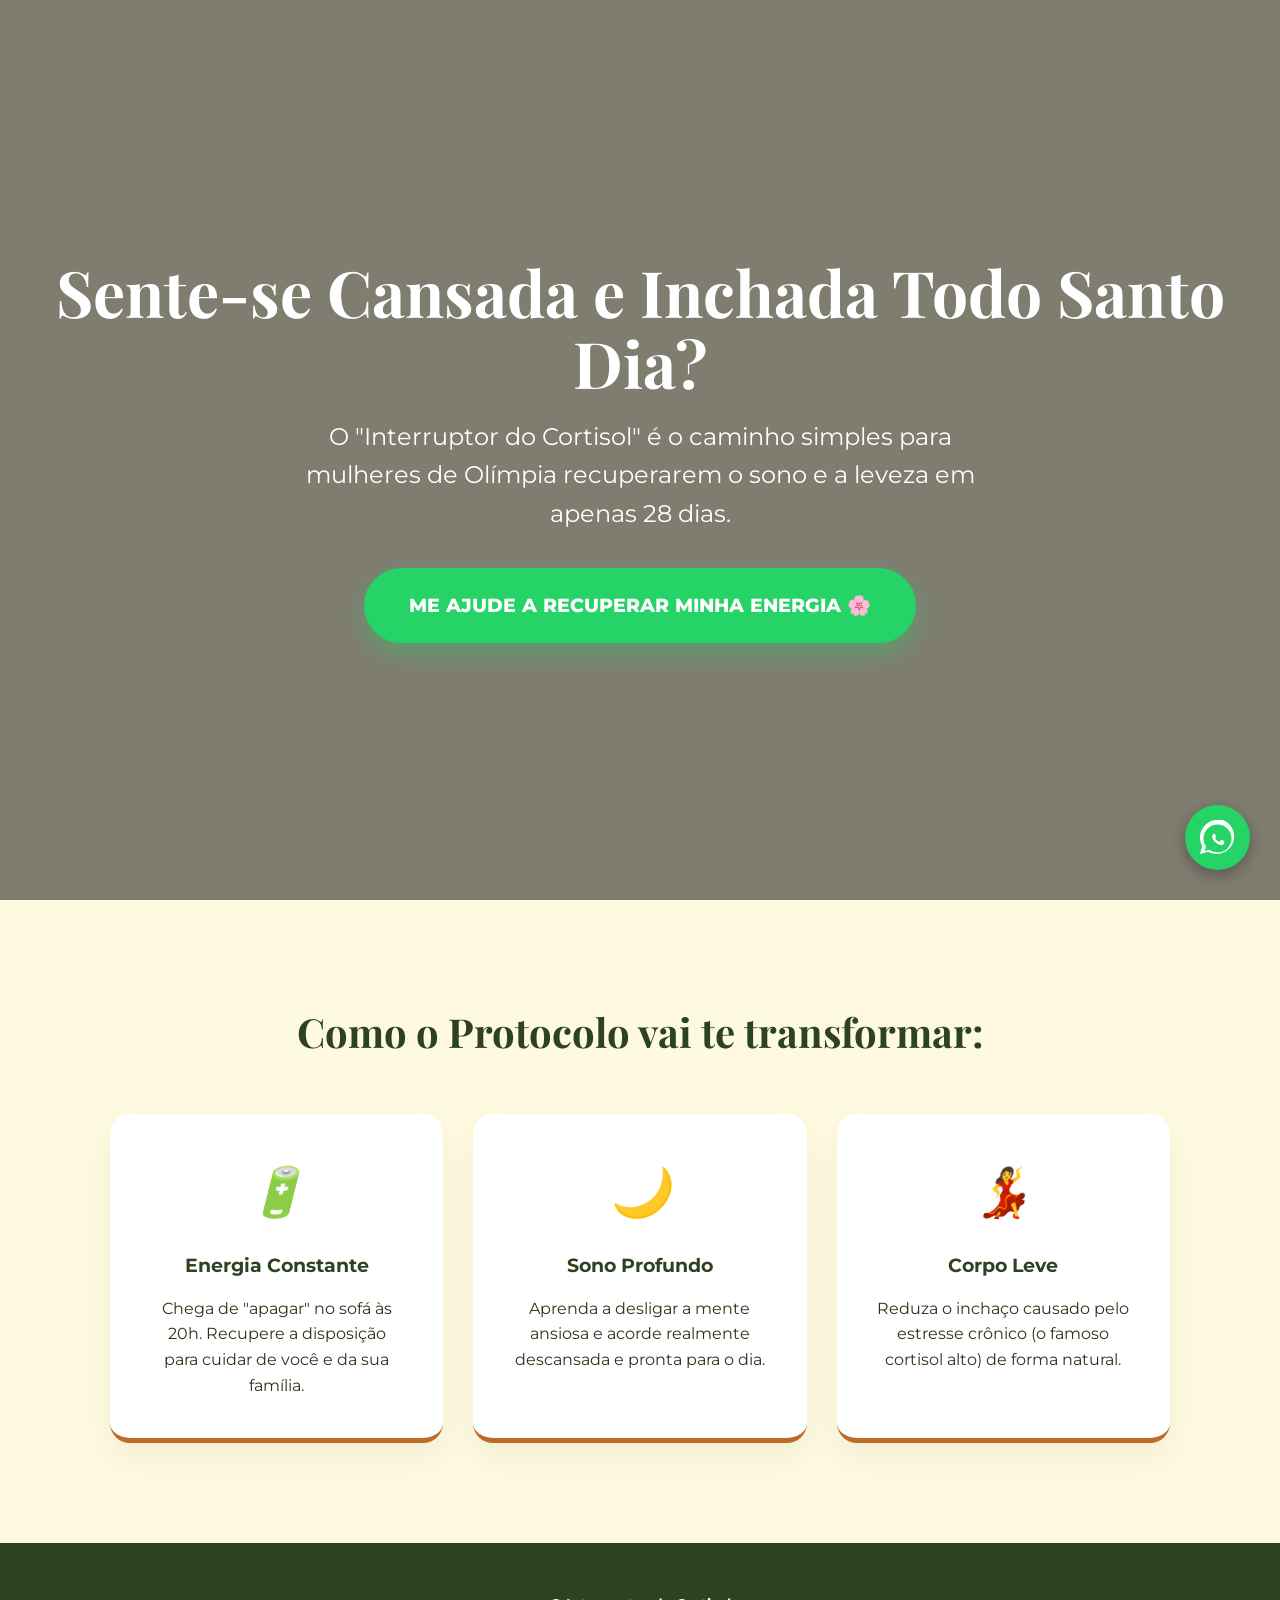
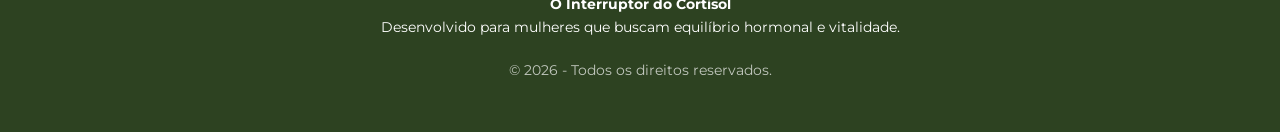
==== commit 18b0874e: "Update print statement from 'Hello' to 'Goodbye'" ====
--- a/index.html
+++ b/index.html
@@ -1,1015 +1,218 @@
 <!DOCTYPE html>
-<html lang="pt-BR">
+<html lang="pt-br">
 <head>
-  <meta charset="UTF-8" />
-  <meta name="viewport" content="width=device-width, initial-scale=1.0" />
-  <title>Método Vitalidade 60+ | Recupere sua Energia e Disposição</title>
-  <link href="https://fonts.googleapis.com/css2?family=Playfair+Display:wght@500;700;900&family=Nunito:wght@400;600;700;800&display=swap" rel="stylesheet" />
-  <style>
-    *, *::before, *::after { box-sizing: border-box; margin: 0; padding: 0; }
-
-    :root {
-      --cream:    #FDF8F2;
-      --beige:    #F5EDE0;
-      --green:    #6BAF7A;
-      --green-d:  #4E8C5E;
-      --green-l:  #EAF5EC;
-      --blue:     #7AAFC9;
-      --blue-l:   #E8F3FA;
-      --rose:     #E8A598;
-      --rose-l:   #FDF0ED;
-      --brown:    #7A5C44;
-      --text:     #3A2E26;
-      --muted:    #7A6A5E;
-      --white:    #FFFFFF;
-      --gold:     #D4A847;
-      --shadow:   rgba(60,40,20,.10);
-    }
-
-    html { scroll-behavior: smooth; }
-
-    body {
-      font-family: 'Nunito', sans-serif;
-      background: var(--cream);
-      color: var(--text);
-      font-size: 18px;
-      line-height: 1.7;
-    }
-
-    /* ── TOPBAR ── */
-    .topbar {
-      background: var(--green);
-      color: #fff;
-      text-align: center;
-      padding: 10px 20px;
-      font-size: 15px;
-      font-weight: 700;
-      letter-spacing: .3px;
-    }
-    .topbar span { color: #FFE88A; }
-
-    /* ── NAV ── */
-    nav {
-      background: var(--white);
-      box-shadow: 0 2px 12px var(--shadow);
-      padding: 16px 24px;
-      display: flex;
-      align-items: center;
-      justify-content: space-between;
-      position: sticky; top: 0; z-index: 100;
-    }
-    .logo {
-      font-family: 'Playfair Display', serif;
-      font-size: 22px;
-      font-weight: 700;
-      color: var(--green-d);
-    }
-    .logo span { color: var(--rose); }
-    .nav-cta {
-      background: var(--green);
-      color: #fff;
-      border: none;
-      border-radius: 50px;
-      padding: 12px 24px;
-      font-size: 15px;
-      font-weight: 800;
-      cursor: pointer;
-      text-decoration: none;
-      transition: background .2s, transform .15s;
-    }
-    .nav-cta:hover { background: var(--green-d); transform: translateY(-1px); }
-
-    /* ── HERO ── */
-    .hero {
-      background: linear-gradient(135deg, #FEF6EE 0%, #EAF5EC 60%, #E8F3FA 100%);
-      padding: 60px 24px 50px;
-      text-align: center;
-      position: relative;
-      overflow: hidden;
-    }
-    .hero::before {
-      content: '';
-      position: absolute;
-      top: -80px; right: -80px;
-      width: 320px; height: 320px;
-      background: radial-gradient(circle, rgba(107,175,122,.18) 0%, transparent 70%);
-      border-radius: 50%;
-    }
-    .hero-badge {
-      display: inline-block;
-      background: var(--rose-l);
-      color: var(--rose);
-      border: 2px solid var(--rose);
-      border-radius: 50px;
-      padding: 6px 20px;
-      font-size: 14px;
-      font-weight: 800;
-      letter-spacing: .5px;
-      margin-bottom: 24px;
-      text-transform: uppercase;
-    }
-    .hero h1 {
-      font-family: 'Playfair Display', serif;
-      font-size: clamp(30px, 6vw, 50px);
-      font-weight: 900;
-      line-height: 1.25;
-      color: var(--text);
-      max-width: 800px;
-      margin: 0 auto 22px;
-    }
-    .hero h1 em {
-      color: var(--green-d);
-      font-style: normal;
-    }
-    .hero p.sub {
-      font-size: clamp(17px, 3vw, 21px);
-      color: var(--muted);
-      max-width: 650px;
-      margin: 0 auto 36px;
-      line-height: 1.8;
-    }
-    .hero-img-wrap {
-      margin: 0 auto 36px;
-      max-width: 380px;
-    }
-    .hero-img {
-      width: 100%;
-      border-radius: 24px;
-      box-shadow: 0 16px 48px rgba(107,175,122,.22);
-      display: block;
-    }
-    /* SVG illustration placeholder */
-    .hero-illustration {
-      width: 100%;
-      max-width: 380px;
-      height: 320px;
-      border-radius: 24px;
-      background: linear-gradient(145deg, #d4edda, #c8e6c9);
-      display: flex;
-      align-items: center;
-      justify-content: center;
-      margin: 0 auto 36px;
-      box-shadow: 0 16px 48px rgba(107,175,122,.22);
-      position: relative;
-      overflow: hidden;
-    }
-    .hero-illustration svg { width: 85%; height: 85%; }
-
-    .btn-hero {
-      display: inline-block;
-      background: linear-gradient(135deg, var(--green) 0%, var(--green-d) 100%);
-      color: #fff;
-      border: none;
-      border-radius: 60px;
-      padding: 20px 40px;
-      font-size: clamp(17px, 3.5vw, 22px);
-      font-weight: 800;
-      cursor: pointer;
-      text-decoration: none;
-      box-shadow: 0 8px 28px rgba(78,140,94,.38);
-      transition: transform .2s, box-shadow .2s;
-      line-height: 1.3;
-      max-width: 480px;
-      width: 100%;
-    }
-    .btn-hero:hover { transform: translateY(-3px); box-shadow: 0 14px 36px rgba(78,140,94,.45); }
-    .btn-sub { font-size: 13px; color: var(--muted); margin-top: 12px; }
-    .hero-trust {
-      display: flex;
-      justify-content: center;
-      gap: 24px;
-      flex-wrap: wrap;
-      margin-top: 36px;
-    }
-    .trust-item {
-      display: flex;
-      align-items: center;
-      gap: 8px;
-      font-size: 14px;
-      font-weight: 700;
-      color: var(--muted);
-    }
-    .trust-item svg { width: 22px; height: 22px; color: var(--green); }
-
-    /* ── SECTION COMMON ── */
-    section { padding: 64px 24px; }
-    .section-inner { max-width: 860px; margin: 0 auto; }
-    .section-label {
-      display: inline-block;
-      background: var(--green-l);
-      color: var(--green-d);
-      border-radius: 50px;
-      padding: 5px 18px;
-      font-size: 13px;
-      font-weight: 800;
-      text-transform: uppercase;
-      letter-spacing: .5px;
-      margin-bottom: 16px;
-    }
-    .section-title {
-      font-family: 'Playfair Display', serif;
-      font-size: clamp(26px, 5vw, 40px);
-      font-weight: 700;
-      line-height: 1.3;
-      margin-bottom: 20px;
-    }
-
-    /* ── DOR ── */
-    .dor { background: var(--beige); }
-    .dor .section-title { color: var(--brown); }
-    .dor-text {
-      font-size: clamp(17px, 3vw, 20px);
-      color: var(--text);
-      line-height: 1.9;
-      max-width: 700px;
-      margin-bottom: 40px;
-    }
-    .dor-text strong { color: var(--green-d); }
-    .pain-grid {
-      display: grid;
-      grid-template-columns: repeat(auto-fit, minmax(160px, 1fr));
-      gap: 16px;
-    }
-    .pain-card {
-      background: var(--white);
-      border-radius: 20px;
-      padding: 24px 16px;
-      text-align: center;
-      box-shadow: 0 4px 16px var(--shadow);
-      transition: transform .2s;
-    }
-    .pain-card:hover { transform: translateY(-3px); }
-    .pain-icon {
-      font-size: 36px;
-      margin-bottom: 10px;
-      display: block;
-    }
-    .pain-card p {
-      font-size: 15px;
-      font-weight: 700;
-      color: var(--muted);
-      line-height: 1.4;
-    }
-
-    /* ── SOLUTION ── */
-    .solution { background: var(--white); }
-    .solution .section-label { background: var(--blue-l); color: var(--blue); }
-    .solution .section-title { color: var(--text); }
-    .solution .section-title span { color: var(--green-d); }
-    .sol-cards {
-      display: grid;
-      grid-template-columns: repeat(auto-fit, minmax(240px, 1fr));
-      gap: 20px;
-      margin-top: 36px;
-    }
-    .sol-card {
-      background: linear-gradient(145deg, var(--green-l), #fff);
-      border: 2px solid rgba(107,175,122,.25);
-      border-radius: 24px;
-      padding: 32px 24px;
-      position: relative;
-      overflow: hidden;
-      transition: transform .2s, box-shadow .2s;
-    }
-    .sol-card:hover { transform: translateY(-4px); box-shadow: 0 12px 32px rgba(107,175,122,.18); }
-    .sol-card::before {
-      content: '';
-      position: absolute;
-      top: -30px; right: -30px;
-      width: 100px; height: 100px;
-      background: radial-gradient(circle, rgba(107,175,122,.15) 0%, transparent 70%);
-      border-radius: 50%;
-    }
-    .sol-icon { font-size: 44px; margin-bottom: 16px; display: block; }
-    .sol-card h3 {
-      font-family: 'Playfair Display', serif;
-      font-size: 20px;
-      font-weight: 700;
-      color: var(--green-d);
-      margin-bottom: 10px;
-    }
-    .sol-card p { font-size: 16px; color: var(--muted); line-height: 1.7; }
-    .sol-badge {
-      display: inline-block;
-      margin-top: 12px;
-      background: var(--green);
-      color: #fff;
-      border-radius: 50px;
-      padding: 4px 14px;
-      font-size: 13px;
-      font-weight: 800;
-    }
-
-    /* ── OFFER ── */
-    .offer {
-      background: linear-gradient(135deg, #1A4731 0%, #2E6E50 100%);
-      color: #fff;
-      text-align: center;
-    }
-    .offer .section-title { color: #fff; }
-    .offer-box {
-      background: rgba(255,255,255,.08);
-      border: 2px solid rgba(255,255,255,.18);
-      border-radius: 28px;
-      padding: 44px 32px;
-      max-width: 520px;
-      margin: 36px auto 0;
-      backdrop-filter: blur(6px);
-    }
-    .price-old {
-      font-size: 20px;
-      color: rgba(255,255,255,.55);
-      text-decoration: line-through;
-      margin-bottom: 4px;
-    }
-    .price-new {
-      font-family: 'Playfair Display', serif;
-      font-size: clamp(56px, 12vw, 80px);
-      font-weight: 900;
-      color: #FFE88A;
-      line-height: 1;
-      margin: 4px 0;
-    }
-    .price-new sup { font-size: 30px; vertical-align: top; margin-top: 14px; }
-    .price-new span { font-size: 28px; }
-    .price-daily {
-      font-size: 16px;
-      color: rgba(255,255,255,.75);
-      margin-bottom: 30px;
-      font-weight: 700;
-    }
-    .urgency-tag {
-      display: inline-block;
-      background: var(--rose);
-      color: #fff;
-      border-radius: 50px;
-      padding: 6px 20px;
-      font-size: 14px;
-      font-weight: 800;
-      margin-bottom: 24px;
-      animation: pulse 2s infinite;
-    }
-    @keyframes pulse {
-      0%, 100% { transform: scale(1); }
-      50% { transform: scale(1.03); }
-    }
-    .btn-offer {
-      display: inline-block;
-      background: linear-gradient(135deg, #FFE88A 0%, #D4A847 100%);
-      color: var(--text);
-      border: none;
-      border-radius: 60px;
-      padding: 22px 40px;
-      font-size: clamp(17px, 3.5vw, 22px);
-      font-weight: 900;
-      cursor: pointer;
-      text-decoration: none;
-      box-shadow: 0 8px 32px rgba(212,168,71,.4);
-      transition: transform .2s, box-shadow .2s;
-      width: 100%;
-      line-height: 1.3;
-    }
-    .btn-offer:hover { transform: translateY(-3px); box-shadow: 0 14px 40px rgba(212,168,71,.55); }
-    .guarantee-badge {
-      display: flex;
-      align-items: center;
-      justify-content: center;
-      gap: 12px;
-      margin-top: 24px;
-      background: rgba(255,255,255,.1);
-      border-radius: 16px;
-      padding: 16px 20px;
-      font-size: 15px;
-      font-weight: 700;
-      color: rgba(255,255,255,.9);
-    }
-    .guarantee-badge .g-icon { font-size: 32px; }
-
-    /* ── TESTIMONIALS ── */
-    .testimonials { background: var(--beige); }
-    .testimonials .section-title { text-align: center; margin-bottom: 8px; }
-    .test-subtitle { text-align: center; color: var(--muted); margin-bottom: 40px; font-size: 17px; }
-    .test-grid {
-      display: grid;
-      grid-template-columns: repeat(auto-fit, minmax(280px, 1fr));
-      gap: 20px;
-    }
-    .test-card {
-      background: var(--white);
-      border-radius: 24px;
-      padding: 28px 24px;
-      box-shadow: 0 4px 20px var(--shadow);
-      position: relative;
-      transition: transform .2s;
-    }
-    .test-card:hover { transform: translateY(-3px); }
-    .test-stars { color: #F4C542; font-size: 20px; margin-bottom: 12px; }
-    .test-text {
-      font-size: 16px;
-      color: var(--text);
-      line-height: 1.8;
-      font-style: italic;
-      margin-bottom: 18px;
-    }
-    .test-author {
-      display: flex;
-      align-items: center;
-      gap: 12px;
-    }
-    .test-avatar {
-      width: 52px; height: 52px;
-      border-radius: 50%;
-      display: flex; align-items: center; justify-content: center;
-      font-size: 22px;
-      flex-shrink: 0;
-    }
-    .test-name { font-size: 15px; font-weight: 800; color: var(--text); }
-    .test-loc { font-size: 13px; color: var(--muted); }
-    .verified { font-size: 12px; color: var(--green); font-weight: 700; margin-top: 3px; }
-
-    /* ── GUARANTEE ── */
-    .guarantee {
-      background: var(--white);
-      text-align: center;
-    }
-    .guarantee-inner {
-      max-width: 600px;
-      margin: 0 auto;
-    }
-    .guarantee-circle {
-      width: 120px; height: 120px;
-      border-radius: 50%;
-      background: linear-gradient(135deg, var(--green-l), var(--blue-l));
-      border: 4px solid var(--green);
-      display: flex; align-items: center; justify-content: center;
-      font-size: 52px;
-      margin: 0 auto 24px;
-      box-shadow: 0 8px 24px rgba(107,175,122,.2);
-    }
-    .guarantee h2 {
-      font-family: 'Playfair Display', serif;
-      font-size: clamp(24px, 4vw, 34px);
-      font-weight: 700;
-      margin-bottom: 16px;
-      color: var(--green-d);
-    }
-    .guarantee p {
-      font-size: clamp(16px, 2.5vw, 19px);
-      color: var(--muted);
-      line-height: 1.8;
-    }
-
-    /* ── FAQ ── */
-    .faq { background: var(--beige); }
-    .faq .section-title { margin-bottom: 32px; }
-    .faq-item {
-      background: var(--white);
-      border-radius: 18px;
-      margin-bottom: 12px;
-      overflow: hidden;
-      box-shadow: 0 2px 10px var(--shadow);
-    }
-    .faq-q {
-      width: 100%;
-      background: none;
-      border: none;
-      padding: 22px 24px;
-      text-align: left;
-      font-family: 'Nunito', sans-serif;
-      font-size: clamp(16px, 2.5vw, 18px);
-      font-weight: 800;
-      color: var(--text);
-      cursor: pointer;
-      display: flex;
-      justify-content: space-between;
-      align-items: center;
-      gap: 12px;
-    }
-    .faq-q .arrow {
-      font-size: 20px;
-      color: var(--green);
-      transition: transform .3s;
-      flex-shrink: 0;
-    }
-    .faq-item.open .arrow { transform: rotate(180deg); }
-    .faq-a {
-      max-height: 0;
-      overflow: hidden;
-      transition: max-height .4s ease, padding .3s;
-      padding: 0 24px;
-    }
-    .faq-item.open .faq-a { max-height: 300px; padding: 0 24px 22px; }
-    .faq-a p { font-size: clamp(15px, 2.5vw, 17px); color: var(--muted); line-height: 1.8; }
-
-    /* ── FINAL CTA ── */
-    .final-cta {
-      background: linear-gradient(135deg, #EAF5EC 0%, #E8F3FA 100%);
-      text-align: center;
-      padding: 72px 24px;
-    }
-    .final-cta .section-title { margin-bottom: 16px; }
-    .final-cta p { font-size: clamp(17px, 3vw, 20px); color: var(--muted); margin-bottom: 36px; max-width: 600px; margin-left: auto; margin-right: auto; }
-
-    /* ── FOOTER ── */
-    footer {
-      background: var(--text);
-      color: rgba(255,255,255,.7);
-      text-align: center;
-      padding: 36px 24px;
-      font-size: 14px;
-      line-height: 2;
-    }
-    footer a { color: rgba(255,255,255,.5); text-decoration: none; }
-    footer a:hover { color: #fff; }
-    .footer-logo {
-      font-family: 'Playfair Display', serif;
-      font-size: 20px;
-      font-weight: 700;
-      color: #fff;
-      margin-bottom: 12px;
-    }
-    .footer-logo span { color: var(--rose); }
-
-    /* ── UTILS ── */
-    .text-center { text-align: center; }
-    .mb-8 { margin-bottom: 8px; }
-    .divider {
-      width: 60px; height: 4px;
-      background: linear-gradient(90deg, var(--green), var(--blue));
-      border-radius: 4px;
-      margin: 0 auto 24px;
-    }
-
-    /* ── RESPONSIVE ── */
-    @media (max-width: 600px) {
-      .hero { padding: 40px 20px 40px; }
-      section { padding: 48px 20px; }
-      .offer-box { padding: 32px 20px; }
-      .pain-grid { grid-template-columns: repeat(2, 1fr); }
-    }
-
-    /* ── ANIMATIONS ── */
-    @keyframes fadeUp {
-      from { opacity: 0; transform: translateY(28px); }
-      to { opacity: 1; transform: translateY(0); }
-    }
-    .fade-up { animation: fadeUp .7s ease both; }
-    .delay-1 { animation-delay: .15s; }
-    .delay-2 { animation-delay: .30s; }
-    .delay-3 { animation-delay: .45s; }
-    .delay-4 { animation-delay: .60s; }
-
-    /* Scroll reveal */
-    .reveal { opacity: 0; transform: translateY(30px); transition: opacity .7s ease, transform .7s ease; }
-    .reveal.visible { opacity: 1; transform: translateY(0); }
-  </style>
+    <meta charset="UTF-8">
+    <meta name="viewport" content="width=device-width, initial-scale=1.0">
+    <title>O Interruptor do Cortisol - Protocolo 28 Dias</title>
+    <link href="https://fonts.googleapis.com/css2?family=Montserrat:wght@400;700&family=Playfair+Display:wght@600;800&display=swap" rel="stylesheet">
+    <style>
+        :root {
+            --primary: #2d4221; /* Verde Floresta Suave */
+            --accent: #bc6c25;  /* Terracota */
+            --bg: #fefae0;      /* Creme */
+            --white: #ffffff;
+            --text: #283618;
+        }
+
+        * {
+            margin: 0;
+            padding: 0;
+            box-sizing: border-box;
+            font-family: 'Montserrat', sans-serif;
+            scroll-behavior: smooth;
+        }
+
+        body {
+            background-color: var(--bg);
+            color: var(--text);
+            line-height: 1.6;
+            overflow-x: hidden;
+        }
+
+        /* --- ANIMAÇÕES --- */
+        @keyframes fadeIn {
+            from { opacity: 0; transform: translateY(20px); }
+            to { opacity: 1; transform: translateY(0); }
+        }
+
+        .reveal {
+            animation: fadeIn 1s ease-out forwards;
+        }
+
+        /* --- HERO SECTION --- */
+        header {
+            background: linear-gradient(rgba(0,0,0,0.5), rgba(0,0,0,0.5)), 
+                        url('https://images.unsplash.com/photo-1518152006812-edab29b069ac?auto=format&fit=crop&w=1920&q=80');
+            background-size: cover;
+            background-position: center;
+            height: 100vh;
+            display: flex;
+            align-items: center;
+            justify-content: center;
+            text-align: center;
+            color: var(--white);
+            padding: 20px;
+        }
+
+        .hero-content h1 {
+            font-family: 'Playfair Display', serif;
+            font-size: clamp(2.5rem, 8vw, 4rem);
+            margin-bottom: 20px;
+            line-height: 1.1;
+        }
+
+        .hero-content p {
+            font-size: clamp(1.1rem, 3vw, 1.5rem);
+            margin-bottom: 35px;
+            max-width: 700px;
+            margin-inline: auto;
+        }
+
+        /* --- BOTÃO ESTILO PULSANTE --- */
+        .cta-main {
+            display: inline-block;
+            background-color: #25d366;
+            color: white;
+            padding: 22px 45px;
+            border-radius: 60px;
+            text-decoration: none;
+            font-weight: 800;
+            font-size: 1.2rem;
+            text-transform: uppercase;
+            box-shadow: 0 10px 25px rgba(37, 211, 102, 0.4);
+            transition: all 0.3s ease;
+            animation: pulse-green 2s infinite;
+        }
+
+        @keyframes pulse-green {
+            0% { transform: scale(1); }
+            50% { transform: scale(1.05); }
+            100% { transform: scale(1); }
+        }
+
+        .cta-main:hover {
+            background-color: #128c7e;
+            transform: translateY(-3px);
+        }
+
+        /* --- SEÇÃO BENEFÍCIOS --- */
+        .benefits {
+            padding: 100px 20px;
+            max-width: 1100px;
+            margin: 0 auto;
+        }
+
+        .section-title {
+            text-align: center;
+            font-family: 'Playfair Display', serif;
+            font-size: 2.5rem;
+            color: var(--primary);
+            margin-bottom: 50px;
+        }
+
+        .grid-benefits {
+            display: grid;
+            grid-template-columns: repeat(auto-fit, minmax(280px, 1fr));
+            gap: 30px;
+        }
+
+        .benefit-card {
+            background: var(--white);
+            padding: 40px;
+            border-radius: 20px;
+            text-align: center;
+            box-shadow: 0 15px 35px rgba(0,0,0,0.05);
+            border-bottom: 5px solid var(--accent);
+            transition: 0.3s;
+        }
+
+        .benefit-card:hover {
+            transform: translateY(-10px);
+        }
+
+        .benefit-card i {
+            font-size: 3rem;
+            display: block;
+            margin-bottom: 20px;
+        }
+
+        .benefit-card h3 {
+            margin-bottom: 15px;
+            color: var(--primary);
+        }
+
+        /* --- BOTÃO WHATSAPP FIXO --- */
+        .wp-fixed {
+            position: fixed;
+            bottom: 30px;
+            right: 30px;
+            width: 65px;
+            height: 65px;
+            background-color: #25d366;
+            border-radius: 50%;
+            display: flex;
+            align-items: center;
+            justify-content: center;
+            box-shadow: 0 5px 15px rgba(0,0,0,0.3);
+            z-index: 1000;
+        }
+
+        .wp-fixed svg {
+            width: 35px;
+            fill: white;
+        }
+
+        footer {
+            background: var(--primary);
+            color: var(--white);
+            padding: 50px 20px;
+            text-align: center;
+            font-size: 0.9rem;
+        }
+    </style>
 </head>
 <body>
 
-<!-- TOPBAR -->
-<div class="topbar">
-  🎉 <span>Oferta especial por tempo limitado</span> — Acesso imediato após o pagamento!
-</div>
-
-<!-- NAV -->
-<nav>
-  <div class="logo">Vitalidade <span>60+</span></div>
-  <a href="#oferta" class="nav-cta">Quero Começar →</a>
-</nav>
-
-<!-- ══════════════════════════════════════
-     1. HERO
-══════════════════════════════════════ -->
-<section class="hero">
-  <div class="hero-badge">✨ Criado por especialistas em saúde para a mulher madura</div>
-
-  <h1 class="fade-up">
-    Recupere a sua <em>liberdade e disposição</em> para aproveitar o melhor da vida — sem sair de casa.
-  </h1>
-
-  <p class="sub fade-up delay-1">
-    Um método simples de <strong>15 minutos por dia</strong>, criado para quem quer fortalecer as pernas,
-    aliviar as dores e ter energia de sobra para brincar com os netos.
-  </p>
-
-  <!-- Ilustração SVG de mulher ativa e feliz -->
-  <div class="hero-illustration fade-up delay-2">
-    <svg viewBox="0 0 300 280" fill="none" xmlns="http://www.w3.org/2000/svg">
-      <!-- Background circle -->
-      <circle cx="150" cy="140" r="130" fill="rgba(255,255,255,0.5)"/>
-      <!-- Body -->
-      <ellipse cx="150" cy="200" rx="42" ry="55" fill="#F5A623" opacity=".15"/>
-      <!-- Dress -->
-      <path d="M108 185 Q150 210 192 185 L185 250 Q150 265 115 250 Z" fill="#7AAFC9" opacity=".9"/>
-      <!-- Blouse -->
-      <path d="M112 155 Q150 168 188 155 L192 185 Q150 210 108 185 Z" fill="#6BAF7A" opacity=".9"/>
-      <!-- Neck -->
-      <rect x="143" y="130" width="14" height="28" rx="7" fill="#F5CBA7"/>
-      <!-- Head -->
-      <ellipse cx="150" cy="115" rx="32" ry="36" fill="#F5CBA7"/>
-      <!-- Hair -->
-      <path d="M118 108 Q125 72 150 68 Q175 72 182 108" fill="#C0A882"/>
-      <path d="M118 108 Q113 85 122 75 Q130 68 150 68" fill="#C0A882"/>
-      <path d="M182 108 Q187 85 178 75 Q170 68 150 68" fill="#C0A882"/>
-      <!-- White streaks in hair -->
-      <path d="M128 90 Q133 76 142 72" stroke="rgba(255,255,255,0.5)" stroke-width="2" stroke-linecap="round"/>
-      <!-- Eyes -->
-      <ellipse cx="140" cy="112" rx="5" ry="5.5" fill="#7A5C44"/>
-      <ellipse cx="160" cy="112" rx="5" ry="5.5" fill="#7A5C44"/>
-      <ellipse cx="141" cy="111" rx="2" ry="2" fill="white"/>
-      <ellipse cx="161" cy="111" rx="2" ry="2" fill="white"/>
-      <!-- Smile -->
-      <path d="M141 124 Q150 132 159 124" stroke="#D4845A" stroke-width="2.5" fill="none" stroke-linecap="round"/>
-      <!-- Cheeks -->
-      <ellipse cx="134" cy="120" rx="7" ry="4" fill="#F0A0A0" opacity=".4"/>
-      <ellipse cx="166" cy="120" rx="7" ry="4" fill="#F0A0A0" opacity=".4"/>
-      <!-- Arms -->
-      <path d="M112 165 Q90 158 82 175 Q78 188 85 200" stroke="#F5CBA7" stroke-width="14" fill="none" stroke-linecap="round"/>
-      <path d="M188 165 Q210 158 218 175 Q222 188 215 200" stroke="#F5CBA7" stroke-width="14" fill="none" stroke-linecap="round"/>
-      <!-- Hands with flower -->
-      <circle cx="215" cy="203" r="10" fill="#F5CBA7"/>
-      <circle cx="215" cy="198" r="6" fill="#E8A598" opacity=".8"/>
-      <circle cx="220" cy="204" r="6" fill="#E8A598" opacity=".8"/>
-      <circle cx="215" cy="210" r="6" fill="#E8A598" opacity=".8"/>
-      <circle cx="210" cy="204" r="6" fill="#E8A598" opacity=".8"/>
-      <circle cx="215" cy="204" r="5" fill="#FFE88A"/>
-      <!-- Legs -->
-      <path d="M130 250 Q125 272 120 285" stroke="#F5CBA7" stroke-width="13" fill="none" stroke-linecap="round"/>
-      <path d="M170 250 Q175 272 180 285" stroke="#F5CBA7" stroke-width="13" fill="none" stroke-linecap="round"/>
-      <!-- Shoes -->
-      <ellipse cx="117" cy="286" rx="16" ry="8" fill="#7A5C44"/>
-      <ellipse cx="183" cy="286" rx="16" ry="8" fill="#7A5C44"/>
-      <!-- Stars / sparkles around -->
-      <text x="44" y="80" font-size="20" opacity=".7">✨</text>
-      <text x="230" y="70" font-size="16" opacity=".6">💚</text>
-      <text x="255" y="160" font-size="18" opacity=".5">🌿</text>
-      <text x="28" y="180" font-size="16" opacity=".5">🌸</text>
-      <!-- Sun rays at top -->
-      <circle cx="150" cy="28" r="16" fill="#FFE88A" opacity=".7"/>
-      <line x1="150" y1="4" x2="150" y2="0" stroke="#FFE88A" stroke-width="3" opacity=".6"/>
-      <line x1="170" y1="8" x2="174" y2="4" stroke="#FFE88A" stroke-width="3" opacity=".6"/>
-      <line x1="130" y1="8" x2="126" y2="4" stroke="#FFE88A" stroke-width="3" opacity=".6"/>
-    </svg>
-  </div>
-
-  <a href="#oferta" class="btn-hero fade-up delay-3">
-    🌿 Quero Recuperar Minha Vitalidade Agora
-  </a>
-  <p class="btn-sub fade-up delay-4">Acesso instantâneo • Seguro • Sem compromisso</p>
-
-  <div class="hero-trust fade-up delay-4">
-    <div class="trust-item">
-      <svg viewBox="0 0 24 24" fill="none" stroke="currentColor" stroke-width="2.5"><path d="M9 12l2 2 4-4m6 2a9 9 0 11-18 0 9 9 0 0118 0z"/></svg>
-      +3.200 mulheres
-    </div>
-    <div class="trust-item">
-      <svg viewBox="0 0 24 24" fill="none" stroke="currentColor" stroke-width="2.5"><path d="M12 22s8-4 8-10V5l-8-3-8 3v7c0 6 8 10 8 10z"/></svg>
-      Compra 100% segura
-    </div>
-    <div class="trust-item">
-      <svg viewBox="0 0 24 24" fill="none" stroke="currentColor" stroke-width="2.5"><circle cx="12" cy="12" r="10"/><path d="M12 6v6l4 2"/></svg>
-      Acesso em 2 minutos
-    </div>
-  </div>
-</section>
-
-<!-- ══════════════════════════════════════
-     2. DOR
-══════════════════════════════════════ -->
-<section class="dor">
-  <div class="section-inner">
-    <span class="section-label">Você se identifica?</span>
-    <h2 class="section-title">Seu corpo parece ter parado no tempo?</h2>
-    <div class="divider"></div>
-
-    <p class="dor-text">
-      Você sente que seu corpo já não te acompanha como antes? Pequenas tarefas como
-      subir uma escada, levantar do sofá ou caminhar até a padaria parecem mais difíceis?
-      <br><br>
-      A verdade é que <strong>você não precisa aceitar as dores e o cansaço como parte "natural" da idade.</strong>
-      Existe um caminho seguro para recuperar sua força e autonomia — e ele é muito mais simples do que você imagina.
-    </p>
-
-    <div class="pain-grid">
-      <div class="pain-card reveal">
-        <span class="pain-icon">🦵</span>
-        <p>Pernas fracas e cansadas com facilidade</p>
-      </div>
-      <div class="pain-card reveal">
-        <span class="pain-icon">🪑</span>
-        <p>Dificuldade para levantar do sofá ou da cama</p>
-      </div>
-      <div class="pain-card reveal">
-        <span class="pain-icon">🚶‍♀️</span>
-        <p>Caminhar longas distâncias virou um desafio</p>
-      </div>
-      <div class="pain-card reveal">
-        <span class="pain-icon">😓</span>
-        <p>Cansaço constante mesmo sem fazer muito</p>
-      </div>
-      <div class="pain-card reveal">
-        <span class="pain-icon">🌙</span>
-        <p>Dores pelo corpo que atrapalham o sono</p>
-      </div>
-      <div class="pain-card reveal">
-        <span class="pain-icon">🧒</span>
-        <p>Energia insuficiente para brincar com os netos</p>
-      </div>
-    </div>
-  </div>
-</section>
-
-<!-- ══════════════════════════════════════
-     3. SOLUÇÃO
-══════════════════════════════════════ -->
-<section class="solution">
-  <div class="section-inner">
-    <div class="text-center">
-      <span class="section-label">A Solução</span>
-      <h2 class="section-title">Conheça o <span>MÉTODO VITALIDADE 60+</span></h2>
-      <div class="divider"></div>
-      <p style="font-size:18px; color:var(--muted); max-width:600px; margin:0 auto 10px;">
-        Um programa completo, criado por especialistas, pensado <em>especialmente para o seu corpo e sua rotina.</em>
-      </p>
-    </div>
-
-    <div class="sol-cards">
-      <div class="sol-card reveal">
-        <span class="sol-icon">🎬</span>
-        <h3>Exercícios Guiados em Vídeo</h3>
-        <p>Movimentos leves e seguros usando apenas uma cadeira ou o peso do próprio corpo. Fácil de seguir, passo a passo.</p>
-        <span class="sol-badge">✓ Incluído</span>
-      </div>
-      <div class="sol-card reveal">
-        <span class="sol-icon">🥗</span>
-        <h3>Guia Alimentar Prático</h3>
-        <p>Receitas simples, com ingredientes fáceis de encontrar, que ajudam a desinflamar o corpo e dar mais energia.</p>
-        <span class="sol-badge">✓ Incluído</span>
-      </div>
-      <div class="sol-card reveal">
-        <span class="sol-icon">⚡</span>
-        <h3>Acesso Instantâneo</h3>
-        <p>Receba tudo no seu e-mail em menos de 2 minutos. Funciona no celular, tablet ou computador — sem complicação.</p>
-        <span class="sol-badge">✓ Incluído</span>
-      </div>
-      <div class="sol-card reveal">
-        <span class="sol-icon">📆</span>
-        <h3>Plano de 21 Dias</h3>
-        <p>Rotina organizada dia a dia para que você veja resultados reais em apenas 3 semanas de prática leve.</p>
-        <span class="sol-badge">✓ Bônus</span>
-      </div>
-    </div>
-  </div>
-</section>
-
-<!-- ══════════════════════════════════════
-     4. OFERTA
-══════════════════════════════════════ -->
-<section class="offer" id="oferta">
-  <div class="section-inner text-center">
-    <span class="section-label" style="background:rgba(255,255,255,.15);color:#FFE88A;">💛 Oferta Especial</span>
-    <h2 class="section-title" style="margin-top:12px;">Comece hoje por um valor simbólico</h2>
-    <p style="color:rgba(255,255,255,.75); font-size:18px; max-width:500px; margin:0 auto 10px;">
-      Por tempo limitado, você tem acesso a tudo isso por muito menos do que uma consulta médica.
-    </p>
-
-    <div class="offer-box reveal">
-      <div class="urgency-tag">⏳ Oferta por tempo limitado</div>
-
-      <div class="price-old">De R$ 98,00</div>
-      <div class="price-new">
-        <sup>R$</sup>9<span>,00</span>
-      </div>
-      <div class="price-daily">Menos de R$ 1,60 por dia para investir na sua saúde 💚</div>
-
-      <a href="#" class="btn-offer">
-        ✨ QUERO RECOMEÇAR MINHA VITALIDADE AGORA
-      </a>
-
-      <div class="guarantee-badge">
-        <span class="g-icon">🛡️</span>
-        <span>Garantia Total de 7 dias — não gostou, devolvemos 100% do valor</span>
-      </div>
-    </div>
-
-    <p style="color:rgba(255,255,255,.5); font-size:14px; margin-top:20px;">
-      🔒 Pagamento 100% seguro • Processado por plataforma certificada
-    </p>
-  </div>
-</section>
-
-<!-- ══════════════════════════════════════
-     5. DEPOIMENTOS
-══════════════════════════════════════ -->
-<section class="testimonials">
-  <div class="section-inner">
-    <span class="section-label text-center" style="display:block; text-align:center;">💬 Histórias Reais</span>
-    <h2 class="section-title text-center">O que elas estão dizendo</h2>
-    <p class="test-subtitle">Mais de 3.200 mulheres já transformaram sua vitalidade</p>
-
-    <div class="test-grid">
-      <div class="test-card reveal">
-        <div class="test-stars">★★★★★</div>
-        <p class="test-text">
-          "Eu tinha desistido de me mexer por causa das dores no joelho. Com o Método Vitalidade, em 2 semanas
-          já conseguia subir a escada sem me segurar na parede. Minha filha ficou de boca aberta!"
-        </p>
-        <div class="test-author">
-          <div class="test-avatar" style="background:#EAF5EC;">👵</div>
-          <div>
-            <div class="test-name">Maria das Graças, 67 anos</div>
-            <div class="test-loc">Campinas – SP</div>
-            <div class="verified">✓ Compra verificada</div>
-          </div>
+    <header>
+        <div class="hero-content reveal">
+            <h1>Sente-se Cansada e Inchada Todo Santo Dia?</h1>
+            <p>O "Interruptor do Cortisol" é o caminho simples para mulheres de Olímpia recuperarem o sono e a leveza em apenas 28 dias.</p>
+            <a href="https://wa.me/5517999999999?text=Oi! Sou de Olímpia e quero saber como funciona o protocolo de 28 dias." class="cta-main">Me ajude a recuperar minha energia 🌸</a>
         </div>
-      </div>
-
-      <div class="test-card reveal">
-        <div class="test-stars">★★★★★</div>
-        <p class="test-text">
-          "Minha médica me indicou mais movimento, mas eu não sabia por onde começar.
-          Os vídeos são tão claros e gentis que eu me sinto segura fazendo em casa.
-          Já tenho mais disposição para brincar com meus netos!"
-        </p>
-        <div class="test-author">
-          <div class="test-avatar" style="background:#E8F3FA;">🌸</div>
-          <div>
-            <div class="test-name">Neusa Aparecida, 63 anos</div>
-            <div class="test-loc">Ribeirão Preto – SP</div>
-            <div class="verified">✓ Compra verificada</div>
-          </div>
+    </header>
+
+    <section class="benefits">
+        <h2 class="section-title">Como o Protocolo vai te transformar:</h2>
+        <div class="grid-benefits">
+            <div class="benefit-card">
+                <i>🔋</i>
+                <h3>Energia Constante</h3>
+                <p>Chega de "apagar" no sofá às 20h. Recupere a disposição para cuidar de você e da sua família.</p>
+            </div>
+            <div class="benefit-card">
+                <i>🌙</i>
+                <h3>Sono Profundo</h3>
+                <p>Aprenda a desligar a mente ansiosa e acorde realmente descansada e pronta para o dia.</p>
+            </div>
+            <div class="benefit-card">
+                <i>💃</i>
+                <h3>Corpo Leve</h3>
+                <p>Reduza o inchaço causado pelo estresse crônico (o famoso cortisol alto) de forma natural.</p>
+            </div>
         </div>
-      </div>
-
-      <div class="test-card reveal">
-        <div class="test-stars">★★★★★</div>
-        <p class="test-text">
-          "Nunca pensei que 15 minutinhos por dia fariam tanta diferença. As dores nas costas
-          diminuíram muito e estou dormindo muito melhor. Valeu cada centavo, foi o melhor
-          presente que me dei!"
-        </p>
-        <div class="test-author">
-          <div class="test-avatar" style="background:#FDF0ED;">💐</div>
-          <div>
-            <div class="test-name">Terezinha Moura, 71 anos</div>
-            <div class="test-loc">Belo Horizonte – MG</div>
-            <div class="verified">✓ Compra verificada</div>
-          </div>
-        </div>
-      </div>
-    </div>
-  </div>
-</section>
-
-<!-- ══════════════════════════════════════
-     GARANTIA
-══════════════════════════════════════ -->
-<section class="guarantee">
-  <div class="guarantee-inner reveal">
-    <div class="guarantee-circle">🛡️</div>
-    <h2>Garantia Total de 7 Dias</h2>
-    <p>
-      Experimente o Método Vitalidade 60+ sem nenhum risco. Se em 7 dias você não estiver
-      completamente satisfeita — por qualquer motivo — devolvemos 100% do seu dinheiro,
-      sem perguntas e sem burocracia. Você não tem nada a perder.
-    </p>
-  </div>
-</section>
-
-<!-- ══════════════════════════════════════
-     FAQ
-══════════════════════════════════════ -->
-<section class="faq">
-  <div class="section-inner">
-    <span class="section-label">Dúvidas Frequentes</span>
-    <h2 class="section-title">Respondemos as perguntas mais comuns</h2>
-
-    <div class="faq-item">
-      <button class="faq-q" onclick="toggleFaq(this)">
-        Preciso ter experiência com exercícios? <span class="arrow">▼</span>
-      </button>
-      <div class="faq-a">
-        <p>Não! O método foi criado especialmente para quem está começando do zero ou voltando depois de muito tempo parada. Todos os movimentos são leves, seguros e adaptados para o corpo da mulher após os 60 anos.</p>
-      </div>
-    </div>
-
-    <div class="faq-item">
-      <button class="faq-q" onclick="toggleFaq(this)">
-        Como vou receber o material? <span class="arrow">▼</span>
-      </button>
-      <div class="faq-a">
-        <p>Após o pagamento, você recebe um e-mail em menos de 2 minutos com o link de acesso a tudo. Funciona no celular, tablet ou computador — basta ter acesso à internet.</p>
-      </div>
-    </div>
-
-    <div class="faq-item">
-      <button class="faq-q" onclick="toggleFaq(this)">
-        E se eu tiver alguma limitação física ou dor crônica? <span class="arrow">▼</span>
-      </button>
-      <div class="faq-a">
-        <p>Os exercícios foram desenvolvidos para serem suaves e adaptáveis. Mesmo assim, recomendamos consultar seu médico antes de iniciar qualquer atividade física, especialmente em casos de condições específicas.</p>
-      </div>
-    </div>
-
-    <div class="faq-item">
-      <button class="faq-q" onclick="toggleFaq(this)">
-        O acesso expira? <span class="arrow">▼</span>
-      </button>
-      <div class="faq-a">
-        <p>Não! Após a compra, você tem acesso vitalício ao conteúdo. Pode assistir quantas vezes quiser, no seu próprio ritmo, sem pressa.</p>
-      </div>
-    </div>
-
-    <div class="faq-item">
-      <button class="faq-q" onclick="toggleFaq(this)">
-        Quanto tempo por dia preciso dedicar? <span class="arrow">▼</span>
-      </button>
-      <div class="faq-a">
-        <p>Apenas 15 minutos por dia! Desenvolvemos o programa com essa realidade em mente: que a mulher madura tem sua rotina e não precisa passar horas se exercitando para ver resultados reais.</p>
-      </div>
-    </div>
-  </div>
-</section>
-
-<!-- ══════════════════════════════════════
-     FINAL CTA
-══════════════════════════════════════ -->
-<section class="final-cta">
-  <div class="section-inner">
-    <span class="section-label" style="display:block; text-align:center; margin-bottom:20px;">🌿 Sua hora é agora</span>
-    <h2 class="section-title text-center">
-      Uma decisão simples pode mudar como você se sente <em>todo dia</em>
-    </h2>
-    <div class="divider"></div>
-    <p>
-      Cada dia que passa sem cuidar do seu corpo é um dia de menos energia, mais dor e menos liberdade.
-      Você merece muito mais. Comece agora.
-    </p>
-    <a href="#oferta" class="btn-hero reveal" style="max-width:500px; display:block; margin:0 auto;">
-      🌿 QUERO RECOMEÇAR MINHA VITALIDADE AGORA
+    </section>
+
+    <footer>
+        <p><strong>O Interruptor do Cortisol</strong></p>
+        <p>Desenvolvido para mulheres que buscam equilíbrio hormonal e vitalidade.</p>
+        <p style="margin-top: 20px; opacity: 0.7;">© 2026 - Todos os direitos reservados.</p>
+    </footer>
+
+    <a href="https://wa.me/5517999999999?text=Olá! Pode me explicar como funciona o método?" class="wp-fixed" target="_blank">
+        <svg viewBox="0 0 32 32">
+            <path d="M16 0c-8.837 0-16 7.163-16 16 0 2.825 0.733 5.48 2.01 7.79l-2.01 7.21 7.387-1.94c2.33 1.246 5.003 1.94 7.853 1.94 8.837 0 16-7.163 16-16s-7.163-16-16-16zM16 29.375c-2.482 0-4.807-0.655-6.812-1.791l-0.488-0.276-4.37 1.147 1.168-4.177-0.303-0.482c-1.252-1.997-1.97-4.354-1.97-6.796 0-7.070 5.755-12.825 12.825-12.825s12.825 5.755 12.825 12.825-5.755 12.825-12.825 12.825zM22.547 19.341c-0.358-0.179-2.116-1.044-2.444-1.163s-0.567-0.179-0.806 0.179c-0.239 0.358-0.925 1.163-1.134 1.402s-0.418 0.269-0.776 0.090c-1.503-0.751-2.522-1.309-3.535-3.054-0.267-0.461 0.267-0.428 0.764-1.421 0.083-0.167 0.042-0.313-0.021-0.448s-0.567-1.372-0.776-1.88c-0.204-0.494-0.411-0.426-0.567-0.434s-0.328-0.010-0.507-0.010c-0.179 0-0.477 0.067-0.731 0.343s-0.955 0.933-0.955 2.275 0.985 2.641 1.119 2.82c0.134 0.179 1.938 2.959 4.695 4.15 0.656 0.283 1.168 0.452 1.568 0.579 0.659 0.21 1.259 0.18 1.733 0.109 0.53-0.079 1.626-0.665 1.85-1.306s0.224-1.194 0.157-1.306c-0.067-0.113-0.246-0.179-0.604-0.358z"></path>
+        </svg>
     </a>
-    <p class="btn-sub" style="text-align:center; margin-top:14px;">
-      🛡️ Garantia de 7 dias • 🔒 Compra segura • ⚡ Acesso instantâneo
-    </p>
-  </div>
-</section>
-
-<!-- ══════════════════════════════════════
-     FOOTER
-══════════════════════════════════════ -->
-<footer>
-  <div class="footer-logo">Vitalidade <span>60+</span></div>
-  <p>Cuide do seu corpo. Reconquiste sua energia. Viva com mais liberdade.</p>
-  <p style="margin-top:12px;">
-    📧 contato@vitalidade60.com.br &nbsp;|&nbsp;
-    <a href="#">Política de Privacidade</a> &nbsp;|&nbsp;
-    <a href="#">Termos de Uso</a>
-  </p>
-  <p style="margin-top:16px; font-size:12px; opacity:.5;">
-    © 2025 Método Vitalidade 60+. Todos os direitos reservados.<br>
-    Este produto é educativo e não substitui orientação médica profissional.
-  </p>
-</footer>
-
-<script>
-  // ── FAQ toggle ──
-  function toggleFaq(btn) {
-    const item = btn.closest('.faq-item');
-    const isOpen = item.classList.contains('open');
-    document.querySelectorAll('.faq-item').forEach(i => i.classList.remove('open'));
-    if (!isOpen) item.classList.add('open');
-  }
-
-  // ── Scroll reveal ──
-  const revealEls = document.querySelectorAll('.reveal');
-  const observer = new IntersectionObserver((entries) => {
-    entries.forEach(e => {
-      if (e.isIntersecting) {
-        e.target.classList.add('visible');
-        observer.unobserve(e.target);
-      }
-    });
-  }, { threshold: 0.12 });
-  revealEls.forEach(el => observer.observe(el));
-
-  // ── Smooth scroll for anchor links ──
-  document.querySelectorAll('a[href^="#"]').forEach(a => {
-    a.addEventListener('click', e => {
-      const target = document.querySelector(a.getAttribute('href'));
-      if (target) {
-        e.preventDefault();
-        target.scrollIntoView({ behavior: 'smooth', block: 'start' });
-      }
-    });
-  });
-
-  // ── Sticky nav shadow on scroll ──
-  const nav = document.querySelector('nav');
-  window.addEventListener('scroll', () => {
-    nav.style.boxShadow = window.scrollY > 20
-      ? '0 4px 24px rgba(60,40,20,.14)'
-      : '0 2px 12px rgba(60,40,20,.10)';
-  });
-</script>
+
 </body>
 </html>
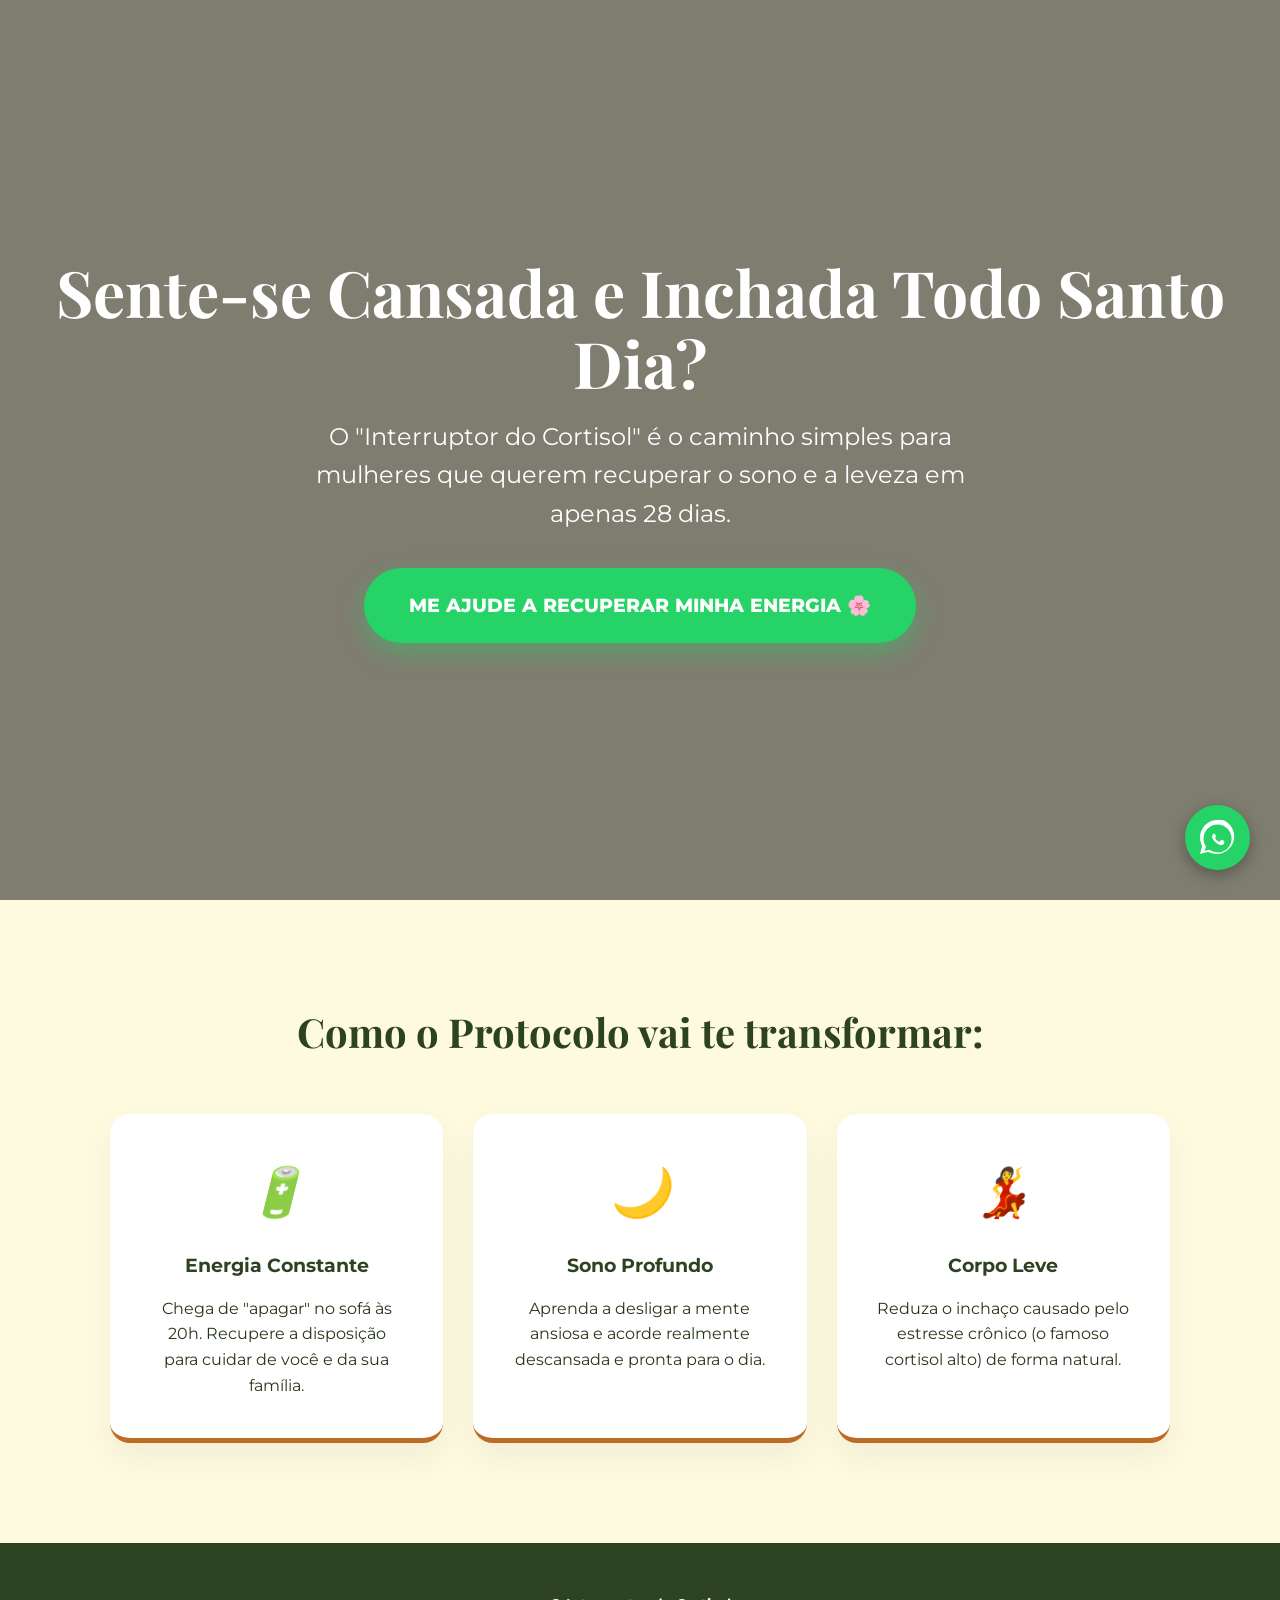
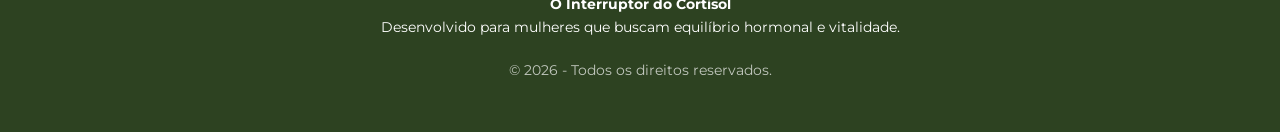
==== commit 890baeb1: "Update paragraph text for clarity" ====
--- a/index.html
+++ b/index.html
@@ -176,8 +176,8 @@
     <header>
         <div class="hero-content reveal">
             <h1>Sente-se Cansada e Inchada Todo Santo Dia?</h1>
-            <p>O "Interruptor do Cortisol" é o caminho simples para mulheres de Olímpia recuperarem o sono e a leveza em apenas 28 dias.</p>
-            <a href="https://wa.me/5517999999999?text=Oi! Sou de Olímpia e quero saber como funciona o protocolo de 28 dias." class="cta-main">Me ajude a recuperar minha energia 🌸</a>
+            <p>O "Interruptor do Cortisol" é o caminho simples para mulheres que querem recuperar o sono e a leveza em apenas 28 dias.</p>
+            <a href="https://wa.me/5517999999999?text=Oi! quero saber como funciona o protocolo de 28 dias." class="cta-main">Me ajude a recuperar minha energia 🌸</a>
         </div>
     </header>
 
@@ -208,7 +208,7 @@
         <p style="margin-top: 20px; opacity: 0.7;">© 2026 - Todos os direitos reservados.</p>
     </footer>
 
-    <a href="https://wa.me/5517999999999?text=Olá! Pode me explicar como funciona o método?" class="wp-fixed" target="_blank">
+    <a href="https://wa.me/5517992062959?text=Olá! Pode me explicar como funciona o método?" class="wp-fixed" target="_blank">
         <svg viewBox="0 0 32 32">
             <path d="M16 0c-8.837 0-16 7.163-16 16 0 2.825 0.733 5.48 2.01 7.79l-2.01 7.21 7.387-1.94c2.33 1.246 5.003 1.94 7.853 1.94 8.837 0 16-7.163 16-16s-7.163-16-16-16zM16 29.375c-2.482 0-4.807-0.655-6.812-1.791l-0.488-0.276-4.37 1.147 1.168-4.177-0.303-0.482c-1.252-1.997-1.97-4.354-1.97-6.796 0-7.070 5.755-12.825 12.825-12.825s12.825 5.755 12.825 12.825-5.755 12.825-12.825 12.825zM22.547 19.341c-0.358-0.179-2.116-1.044-2.444-1.163s-0.567-0.179-0.806 0.179c-0.239 0.358-0.925 1.163-1.134 1.402s-0.418 0.269-0.776 0.090c-1.503-0.751-2.522-1.309-3.535-3.054-0.267-0.461 0.267-0.428 0.764-1.421 0.083-0.167 0.042-0.313-0.021-0.448s-0.567-1.372-0.776-1.88c-0.204-0.494-0.411-0.426-0.567-0.434s-0.328-0.010-0.507-0.010c-0.179 0-0.477 0.067-0.731 0.343s-0.955 0.933-0.955 2.275 0.985 2.641 1.119 2.82c0.134 0.179 1.938 2.959 4.695 4.15 0.656 0.283 1.168 0.452 1.568 0.579 0.659 0.21 1.259 0.18 1.733 0.109 0.53-0.079 1.626-0.665 1.85-1.306s0.224-1.194 0.157-1.306c-0.067-0.113-0.246-0.179-0.604-0.358z"></path>
         </svg>
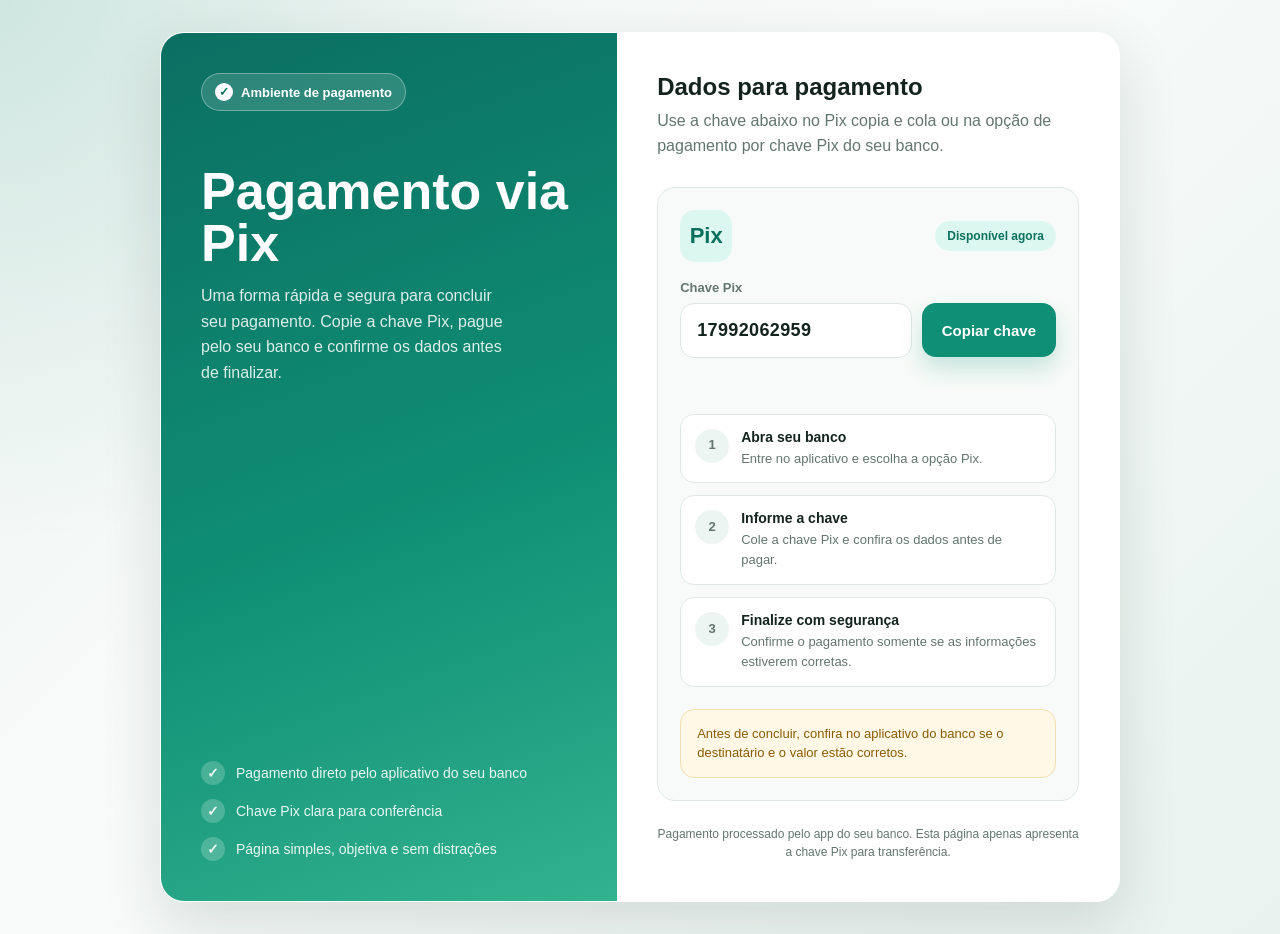
==== commit 1c42b57f: "Revamp payment page for Pix transactions Updated the HTML structure and styles for a payment page, c" ====
--- a/index.html
+++ b/index.html
@@ -1,218 +1,435 @@
 <!DOCTYPE html>
-<html lang="pt-br">
+<html lang="pt-BR">
 <head>
-    <meta charset="UTF-8">
-    <meta name="viewport" content="width=device-width, initial-scale=1.0">
-    <title>O Interruptor do Cortisol - Protocolo 28 Dias</title>
-    <link href="https://fonts.googleapis.com/css2?family=Montserrat:wght@400;700&family=Playfair+Display:wght@600;800&display=swap" rel="stylesheet">
-    <style>
-        :root {
-            --primary: #2d4221; /* Verde Floresta Suave */
-            --accent: #bc6c25;  /* Terracota */
-            --bg: #fefae0;      /* Creme */
-            --white: #ffffff;
-            --text: #283618;
-        }
-
-        * {
-            margin: 0;
-            padding: 0;
-            box-sizing: border-box;
-            font-family: 'Montserrat', sans-serif;
-            scroll-behavior: smooth;
-        }
-
-        body {
-            background-color: var(--bg);
-            color: var(--text);
-            line-height: 1.6;
-            overflow-x: hidden;
-        }
-
-        /* --- ANIMAÇÕES --- */
-        @keyframes fadeIn {
-            from { opacity: 0; transform: translateY(20px); }
-            to { opacity: 1; transform: translateY(0); }
-        }
-
-        .reveal {
-            animation: fadeIn 1s ease-out forwards;
-        }
-
-        /* --- HERO SECTION --- */
-        header {
-            background: linear-gradient(rgba(0,0,0,0.5), rgba(0,0,0,0.5)), 
-                        url('https://images.unsplash.com/photo-1518152006812-edab29b069ac?auto=format&fit=crop&w=1920&q=80');
-            background-size: cover;
-            background-position: center;
-            height: 100vh;
-            display: flex;
-            align-items: center;
-            justify-content: center;
-            text-align: center;
-            color: var(--white);
-            padding: 20px;
-        }
-
-        .hero-content h1 {
-            font-family: 'Playfair Display', serif;
-            font-size: clamp(2.5rem, 8vw, 4rem);
-            margin-bottom: 20px;
-            line-height: 1.1;
-        }
-
-        .hero-content p {
-            font-size: clamp(1.1rem, 3vw, 1.5rem);
-            margin-bottom: 35px;
-            max-width: 700px;
-            margin-inline: auto;
-        }
-
-        /* --- BOTÃO ESTILO PULSANTE --- */
-        .cta-main {
-            display: inline-block;
-            background-color: #25d366;
-            color: white;
-            padding: 22px 45px;
-            border-radius: 60px;
-            text-decoration: none;
-            font-weight: 800;
-            font-size: 1.2rem;
-            text-transform: uppercase;
-            box-shadow: 0 10px 25px rgba(37, 211, 102, 0.4);
-            transition: all 0.3s ease;
-            animation: pulse-green 2s infinite;
-        }
-
-        @keyframes pulse-green {
-            0% { transform: scale(1); }
-            50% { transform: scale(1.05); }
-            100% { transform: scale(1); }
-        }
-
-        .cta-main:hover {
-            background-color: #128c7e;
-            transform: translateY(-3px);
-        }
-
-        /* --- SEÇÃO BENEFÍCIOS --- */
-        .benefits {
-            padding: 100px 20px;
-            max-width: 1100px;
-            margin: 0 auto;
-        }
-
-        .section-title {
-            text-align: center;
-            font-family: 'Playfair Display', serif;
-            font-size: 2.5rem;
-            color: var(--primary);
-            margin-bottom: 50px;
-        }
-
-        .grid-benefits {
-            display: grid;
-            grid-template-columns: repeat(auto-fit, minmax(280px, 1fr));
-            gap: 30px;
-        }
-
-        .benefit-card {
-            background: var(--white);
-            padding: 40px;
-            border-radius: 20px;
-            text-align: center;
-            box-shadow: 0 15px 35px rgba(0,0,0,0.05);
-            border-bottom: 5px solid var(--accent);
-            transition: 0.3s;
-        }
-
-        .benefit-card:hover {
-            transform: translateY(-10px);
-        }
-
-        .benefit-card i {
-            font-size: 3rem;
-            display: block;
-            margin-bottom: 20px;
-        }
-
-        .benefit-card h3 {
-            margin-bottom: 15px;
-            color: var(--primary);
-        }
-
-        /* --- BOTÃO WHATSAPP FIXO --- */
-        .wp-fixed {
-            position: fixed;
-            bottom: 30px;
-            right: 30px;
-            width: 65px;
-            height: 65px;
-            background-color: #25d366;
-            border-radius: 50%;
-            display: flex;
-            align-items: center;
-            justify-content: center;
-            box-shadow: 0 5px 15px rgba(0,0,0,0.3);
-            z-index: 1000;
-        }
-
-        .wp-fixed svg {
-            width: 35px;
-            fill: white;
-        }
-
-        footer {
-            background: var(--primary);
-            color: var(--white);
-            padding: 50px 20px;
-            text-align: center;
-            font-size: 0.9rem;
-        }
-    </style>
+  <meta charset="UTF-8" />
+  <meta name="viewport" content="width=device-width, initial-scale=1.0" />
+  <title>Pagamento Seguro via Pix</title>
+  <style>
+    :root {
+      color-scheme: light;
+      --bg: #eef4f1;
+      --surface: #ffffff;
+      --surface-soft: #f7faf8;
+      --text: #14231e;
+      --muted: #64756e;
+      --line: #dfe8e4;
+      --accent: #0f8f75;
+      --accent-dark: #08715d;
+      --accent-soft: #dcf7ef;
+      --warning: #8a5b00;
+      --shadow: 0 22px 60px rgba(26, 51, 43, 0.14);
+    }
+
+    * {
+      box-sizing: border-box;
+    }
+
+    body {
+      margin: 0;
+      min-height: 100vh;
+      font-family: Arial, Helvetica, sans-serif;
+      background:
+        radial-gradient(circle at top left, rgba(15, 143, 117, 0.14), transparent 34rem),
+        linear-gradient(135deg, #eef4f1 0%, #f8fbfa 44%, #e8f2ee 100%);
+      color: var(--text);
+      display: grid;
+      place-items: center;
+      padding: 32px 16px;
+    }
+
+    main {
+      width: min(960px, 100%);
+      display: grid;
+      grid-template-columns: 1fr 1.1fr;
+      background: rgba(255, 255, 255, 0.88);
+      border: 1px solid rgba(255, 255, 255, 0.78);
+      border-radius: 24px;
+      box-shadow: var(--shadow);
+      overflow: hidden;
+      backdrop-filter: blur(18px);
+    }
+
+    .brand-panel {
+      padding: 40px;
+      background: linear-gradient(160deg, #0b6f62 0%, #0f8f75 56%, #32b28e 100%);
+      color: #ffffff;
+      display: flex;
+      flex-direction: column;
+      justify-content: space-between;
+      min-height: 560px;
+    }
+
+    .badge {
+      width: fit-content;
+      display: inline-flex;
+      align-items: center;
+      gap: 8px;
+      border: 1px solid rgba(255, 255, 255, 0.32);
+      background: rgba(255, 255, 255, 0.14);
+      padding: 9px 13px;
+      border-radius: 999px;
+      font-size: 13px;
+      font-weight: 700;
+    }
+
+    .shield {
+      width: 18px;
+      height: 18px;
+      display: inline-grid;
+      place-items: center;
+      border-radius: 50%;
+      background: #ffffff;
+      color: var(--accent-dark);
+      font-size: 12px;
+    }
+
+    h1 {
+      margin: 54px 0 14px;
+      font-size: clamp(34px, 5vw, 52px);
+      line-height: 1;
+      letter-spacing: 0;
+    }
+
+    .lead {
+      margin: 0;
+      max-width: 34ch;
+      color: rgba(255, 255, 255, 0.86);
+      line-height: 1.6;
+      font-size: 16px;
+    }
+
+    .trust-list {
+      display: grid;
+      gap: 14px;
+      margin: 38px 0 0;
+      padding: 0;
+      list-style: none;
+    }
+
+    .trust-list li {
+      display: flex;
+      align-items: center;
+      gap: 11px;
+      color: rgba(255, 255, 255, 0.9);
+      font-size: 14px;
+    }
+
+    .check {
+      flex: 0 0 24px;
+      width: 24px;
+      height: 24px;
+      border-radius: 50%;
+      background: rgba(255, 255, 255, 0.2);
+      display: grid;
+      place-items: center;
+      font-weight: 800;
+    }
+
+    .payment-panel {
+      padding: 40px;
+      background: var(--surface);
+    }
+
+    .section-title {
+      margin: 0 0 8px;
+      font-size: 24px;
+      letter-spacing: 0;
+    }
+
+    .section-subtitle {
+      margin: 0 0 28px;
+      color: var(--muted);
+      line-height: 1.55;
+    }
+
+    .pix-card {
+      border: 1px solid var(--line);
+      border-radius: 18px;
+      background: var(--surface-soft);
+      padding: 22px;
+    }
+
+    .pix-header {
+      display: flex;
+      align-items: center;
+      justify-content: space-between;
+      gap: 16px;
+      margin-bottom: 18px;
+    }
+
+    .pix-mark {
+      width: 52px;
+      height: 52px;
+      border-radius: 15px;
+      background: var(--accent-soft);
+      display: grid;
+      place-items: center;
+      color: var(--accent-dark);
+      font-weight: 900;
+      font-size: 22px;
+    }
+
+    .status {
+      border-radius: 999px;
+      color: var(--accent-dark);
+      background: var(--accent-soft);
+      padding: 8px 12px;
+      font-size: 12px;
+      font-weight: 800;
+      white-space: nowrap;
+    }
+
+    label {
+      display: block;
+      margin-bottom: 8px;
+      color: var(--muted);
+      font-size: 13px;
+      font-weight: 700;
+    }
+
+    .copy-row {
+      display: grid;
+      grid-template-columns: 1fr auto;
+      gap: 10px;
+      align-items: center;
+    }
+
+    input {
+      width: 100%;
+      min-width: 0;
+      border: 1px solid var(--line);
+      border-radius: 14px;
+      background: #ffffff;
+      color: var(--text);
+      padding: 16px;
+      font-size: 18px;
+      font-weight: 800;
+      letter-spacing: 0.02em;
+      outline: none;
+    }
+
+    input:focus {
+      border-color: var(--accent);
+      box-shadow: 0 0 0 4px rgba(15, 143, 117, 0.14);
+    }
+
+    button {
+      border: 0;
+      border-radius: 14px;
+      background: var(--accent);
+      color: #ffffff;
+      cursor: pointer;
+      min-height: 54px;
+      padding: 0 20px;
+      font-size: 15px;
+      font-weight: 800;
+      transition: transform 160ms ease, background 160ms ease, box-shadow 160ms ease;
+      box-shadow: 0 12px 22px rgba(15, 143, 117, 0.2);
+    }
+
+    button:hover {
+      background: var(--accent-dark);
+      transform: translateY(-1px);
+    }
+
+    button:active {
+      transform: translateY(0);
+    }
+
+    .message {
+      min-height: 22px;
+      margin: 12px 0 0;
+      color: var(--accent-dark);
+      font-size: 14px;
+      font-weight: 700;
+    }
+
+    .steps {
+      display: grid;
+      gap: 12px;
+      margin-top: 22px;
+    }
+
+    .step {
+      display: grid;
+      grid-template-columns: 34px 1fr;
+      gap: 12px;
+      align-items: start;
+      padding: 14px;
+      border-radius: 14px;
+      background: #ffffff;
+      border: 1px solid var(--line);
+    }
+
+    .step-number {
+      width: 34px;
+      height: 34px;
+      border-radius: 50%;
+      display: grid;
+      place-items: center;
+      background: #edf5f2;
+      color: var(--accent-dark);
+      font-weight: 900;
+    }
+
+    .step strong {
+      display: block;
+      margin-bottom: 4px;
+      font-size: 14px;
+    }
+
+    .step span {
+      color: var(--muted);
+      font-size: 13px;
+      line-height: 1.45;
+    }
+
+    .notice {
+      margin-top: 22px;
+      border-radius: 14px;
+      padding: 14px 16px;
+      color: var(--warning);
+      background: #fff8e7;
+      border: 1px solid #f3dfad;
+      font-size: 13px;
+      line-height: 1.5;
+    }
+
+    footer {
+      margin-top: 24px;
+      color: var(--muted);
+      font-size: 12px;
+      text-align: center;
+      line-height: 1.5;
+    }
+
+    @media (max-width: 820px) {
+      body {
+        align-items: start;
+        padding: 18px;
+      }
+
+      main {
+        grid-template-columns: 1fr;
+        border-radius: 20px;
+      }
+
+      .brand-panel {
+        min-height: auto;
+        padding: 30px 24px;
+      }
+
+      h1 {
+        margin-top: 34px;
+      }
+
+      .payment-panel {
+        padding: 28px 22px;
+      }
+    }
+
+    @media (max-width: 520px) {
+      .copy-row {
+        grid-template-columns: 1fr;
+      }
+
+      button {
+        width: 100%;
+      }
+
+      .pix-header {
+        align-items: flex-start;
+      }
+    }
+  </style>
 </head>
 <body>
-
-    <header>
-        <div class="hero-content reveal">
-            <h1>Sente-se Cansada e Inchada Todo Santo Dia?</h1>
-            <p>O "Interruptor do Cortisol" é o caminho simples para mulheres que querem recuperar o sono e a leveza em apenas 28 dias.</p>
-            <a href="https://wa.me/5517999999999?text=Oi! quero saber como funciona o protocolo de 28 dias." class="cta-main">Me ajude a recuperar minha energia 🌸</a>
+  <main>
+    <section class="brand-panel" aria-label="Pagamento seguro">
+      <div>
+        <span class="badge"><span class="shield">✓</span> Ambiente de pagamento</span>
+        <h1>Pagamento via Pix</h1>
+        <p class="lead">Uma forma rápida e segura para concluir seu pagamento. Copie a chave Pix, pague pelo seu banco e confirme os dados antes de finalizar.</p>
+      </div>
+
+      <ul class="trust-list" aria-label="Garantias">
+        <li><span class="check">✓</span> Pagamento direto pelo aplicativo do seu banco</li>
+        <li><span class="check">✓</span> Chave Pix clara para conferência</li>
+        <li><span class="check">✓</span> Página simples, objetiva e sem distrações</li>
+      </ul>
+    </section>
+
+    <section class="payment-panel" aria-label="Dados do Pix">
+      <h2 class="section-title">Dados para pagamento</h2>
+      <p class="section-subtitle">Use a chave abaixo no Pix copia e cola ou na opção de pagamento por chave Pix do seu banco.</p>
+
+      <div class="pix-card">
+        <div class="pix-header">
+          <div class="pix-mark">Pix</div>
+          <span class="status">Disponível agora</span>
         </div>
-    </header>
-
-    <section class="benefits">
-        <h2 class="section-title">Como o Protocolo vai te transformar:</h2>
-        <div class="grid-benefits">
-            <div class="benefit-card">
-                <i>🔋</i>
-                <h3>Energia Constante</h3>
-                <p>Chega de "apagar" no sofá às 20h. Recupere a disposição para cuidar de você e da sua família.</p>
+
+        <label for="pixKey">Chave Pix</label>
+        <div class="copy-row">
+          <input id="pixKey" type="text" value="17992062959" readonly />
+          <button id="copyButton" type="button">Copiar chave</button>
+        </div>
+        <p id="copyMessage" class="message" role="status" aria-live="polite"></p>
+
+        <div class="steps" aria-label="Como pagar">
+          <div class="step">
+            <span class="step-number">1</span>
+            <div>
+              <strong>Abra seu banco</strong>
+              <span>Entre no aplicativo e escolha a opção Pix.</span>
             </div>
-            <div class="benefit-card">
-                <i>🌙</i>
-                <h3>Sono Profundo</h3>
-                <p>Aprenda a desligar a mente ansiosa e acorde realmente descansada e pronta para o dia.</p>
+          </div>
+          <div class="step">
+            <span class="step-number">2</span>
+            <div>
+              <strong>Informe a chave</strong>
+              <span>Cole a chave Pix e confira os dados antes de pagar.</span>
             </div>
-            <div class="benefit-card">
-                <i>💃</i>
-                <h3>Corpo Leve</h3>
-                <p>Reduza o inchaço causado pelo estresse crônico (o famoso cortisol alto) de forma natural.</p>
+          </div>
+          <div class="step">
+            <span class="step-number">3</span>
+            <div>
+              <strong>Finalize com segurança</strong>
+              <span>Confirme o pagamento somente se as informações estiverem corretas.</span>
             </div>
+          </div>
         </div>
+
+        <div class="notice">
+          Antes de concluir, confira no aplicativo do banco se o destinatário e o valor estão corretos.
+        </div>
+      </div>
+
+      <footer>Pagamento processado pelo app do seu banco. Esta página apenas apresenta a chave Pix para transferência.</footer>
     </section>
-
-    <footer>
-        <p><strong>O Interruptor do Cortisol</strong></p>
-        <p>Desenvolvido para mulheres que buscam equilíbrio hormonal e vitalidade.</p>
-        <p style="margin-top: 20px; opacity: 0.7;">© 2026 - Todos os direitos reservados.</p>
-    </footer>
-
-    <a href="https://wa.me/5517992062959?text=Olá! Pode me explicar como funciona o método?" class="wp-fixed" target="_blank">
-        <svg viewBox="0 0 32 32">
-            <path d="M16 0c-8.837 0-16 7.163-16 16 0 2.825 0.733 5.48 2.01 7.79l-2.01 7.21 7.387-1.94c2.33 1.246 5.003 1.94 7.853 1.94 8.837 0 16-7.163 16-16s-7.163-16-16-16zM16 29.375c-2.482 0-4.807-0.655-6.812-1.791l-0.488-0.276-4.37 1.147 1.168-4.177-0.303-0.482c-1.252-1.997-1.97-4.354-1.97-6.796 0-7.070 5.755-12.825 12.825-12.825s12.825 5.755 12.825 12.825-5.755 12.825-12.825 12.825zM22.547 19.341c-0.358-0.179-2.116-1.044-2.444-1.163s-0.567-0.179-0.806 0.179c-0.239 0.358-0.925 1.163-1.134 1.402s-0.418 0.269-0.776 0.090c-1.503-0.751-2.522-1.309-3.535-3.054-0.267-0.461 0.267-0.428 0.764-1.421 0.083-0.167 0.042-0.313-0.021-0.448s-0.567-1.372-0.776-1.88c-0.204-0.494-0.411-0.426-0.567-0.434s-0.328-0.010-0.507-0.010c-0.179 0-0.477 0.067-0.731 0.343s-0.955 0.933-0.955 2.275 0.985 2.641 1.119 2.82c0.134 0.179 1.938 2.959 4.695 4.15 0.656 0.283 1.168 0.452 1.568 0.579 0.659 0.21 1.259 0.18 1.733 0.109 0.53-0.079 1.626-0.665 1.85-1.306s0.224-1.194 0.157-1.306c-0.067-0.113-0.246-0.179-0.604-0.358z"></path>
-        </svg>
-    </a>
-
+  </main>
+
+  <script>
+    const pixKey = document.getElementById("pixKey");
+    const copyButton = document.getElementById("copyButton");
+    const copyMessage = document.getElementById("copyMessage");
+
+    copyButton.addEventListener("click", async () => {
+      try {
+        await navigator.clipboard.writeText(pixKey.value);
+        copyMessage.textContent = "Chave Pix copiada com sucesso.";
+        copyButton.textContent = "Copiado";
+      } catch (error) {
+        pixKey.select();
+        document.execCommand("copy");
+        copyMessage.textContent = "Chave Pix copiada.";
+        copyButton.textContent = "Copiado";
+      }
+
+      window.setTimeout(() => {
+        copyButton.textContent = "Copiar chave";
+      }, 2200);
+    });
+  </script>
 </body>
 </html>
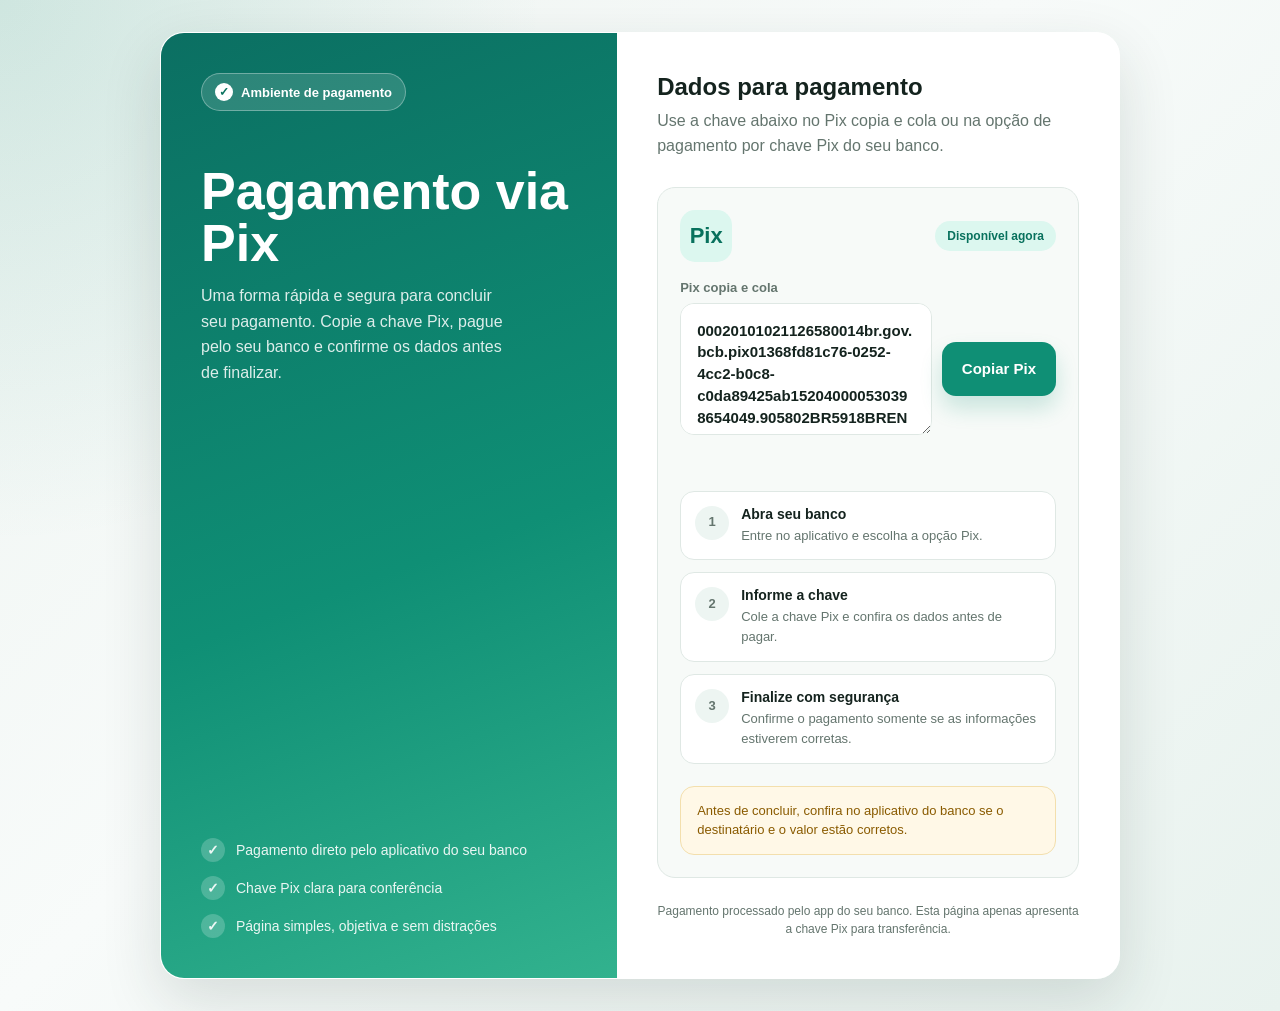
==== commit 8675c590: "Update Pix key label and textarea functionality" ====
--- a/index.html
+++ b/index.html
@@ -194,21 +194,26 @@
       align-items: center;
     }
 
-    input {
+    textarea {
       width: 100%;
       min-width: 0;
+      min-height: 132px;
+      resize: vertical;
       border: 1px solid var(--line);
       border-radius: 14px;
       background: #ffffff;
       color: var(--text);
       padding: 16px;
-      font-size: 18px;
+      font-family: Arial, Helvetica, sans-serif;
+      font-size: 15px;
       font-weight: 800;
-      letter-spacing: 0.02em;
+      line-height: 1.45;
+      letter-spacing: 0;
       outline: none;
-    }
-
-    input:focus {
+      overflow-wrap: anywhere;
+    }
+
+    textarea:focus {
       border-color: var(--accent);
       box-shadow: 0 0 0 4px rgba(15, 143, 117, 0.14);
     }
@@ -369,10 +374,10 @@
           <span class="status">Disponível agora</span>
         </div>
 
-        <label for="pixKey">Chave Pix</label>
+        <label for="pixKey">Pix copia e cola</label>
         <div class="copy-row">
-          <input id="pixKey" type="text" value="17992062959" readonly />
-          <button id="copyButton" type="button">Copiar chave</button>
+          <textarea id="pixKey" readonly>00020101021126580014br.gov.bcb.pix01368fd81c76-0252-4cc2-b0c8-c0da89425ab152040000530398654049.905802BR5918BRENNER B DE SOUZA6007OLIMPIA62070503***63046202</textarea>
+          <button id="copyButton" type="button">Copiar Pix</button>
         </div>
         <p id="copyMessage" class="message" role="status" aria-live="polite"></p>
 
@@ -416,18 +421,18 @@
 
     copyButton.addEventListener("click", async () => {
       try {
-        await navigator.clipboard.writeText(pixKey.value);
-        copyMessage.textContent = "Chave Pix copiada com sucesso.";
+        await navigator.clipboard.writeText(pixKey.value.trim());
+        copyMessage.textContent = "Pix copia e cola copiado com sucesso.";
         copyButton.textContent = "Copiado";
       } catch (error) {
         pixKey.select();
         document.execCommand("copy");
-        copyMessage.textContent = "Chave Pix copiada.";
+        copyMessage.textContent = "Pix copia e cola copiado.";
         copyButton.textContent = "Copiado";
       }
 
       window.setTimeout(() => {
-        copyButton.textContent = "Copiar chave";
+        copyButton.textContent = "Copiar Pix";
       }, 2200);
     });
   </script>
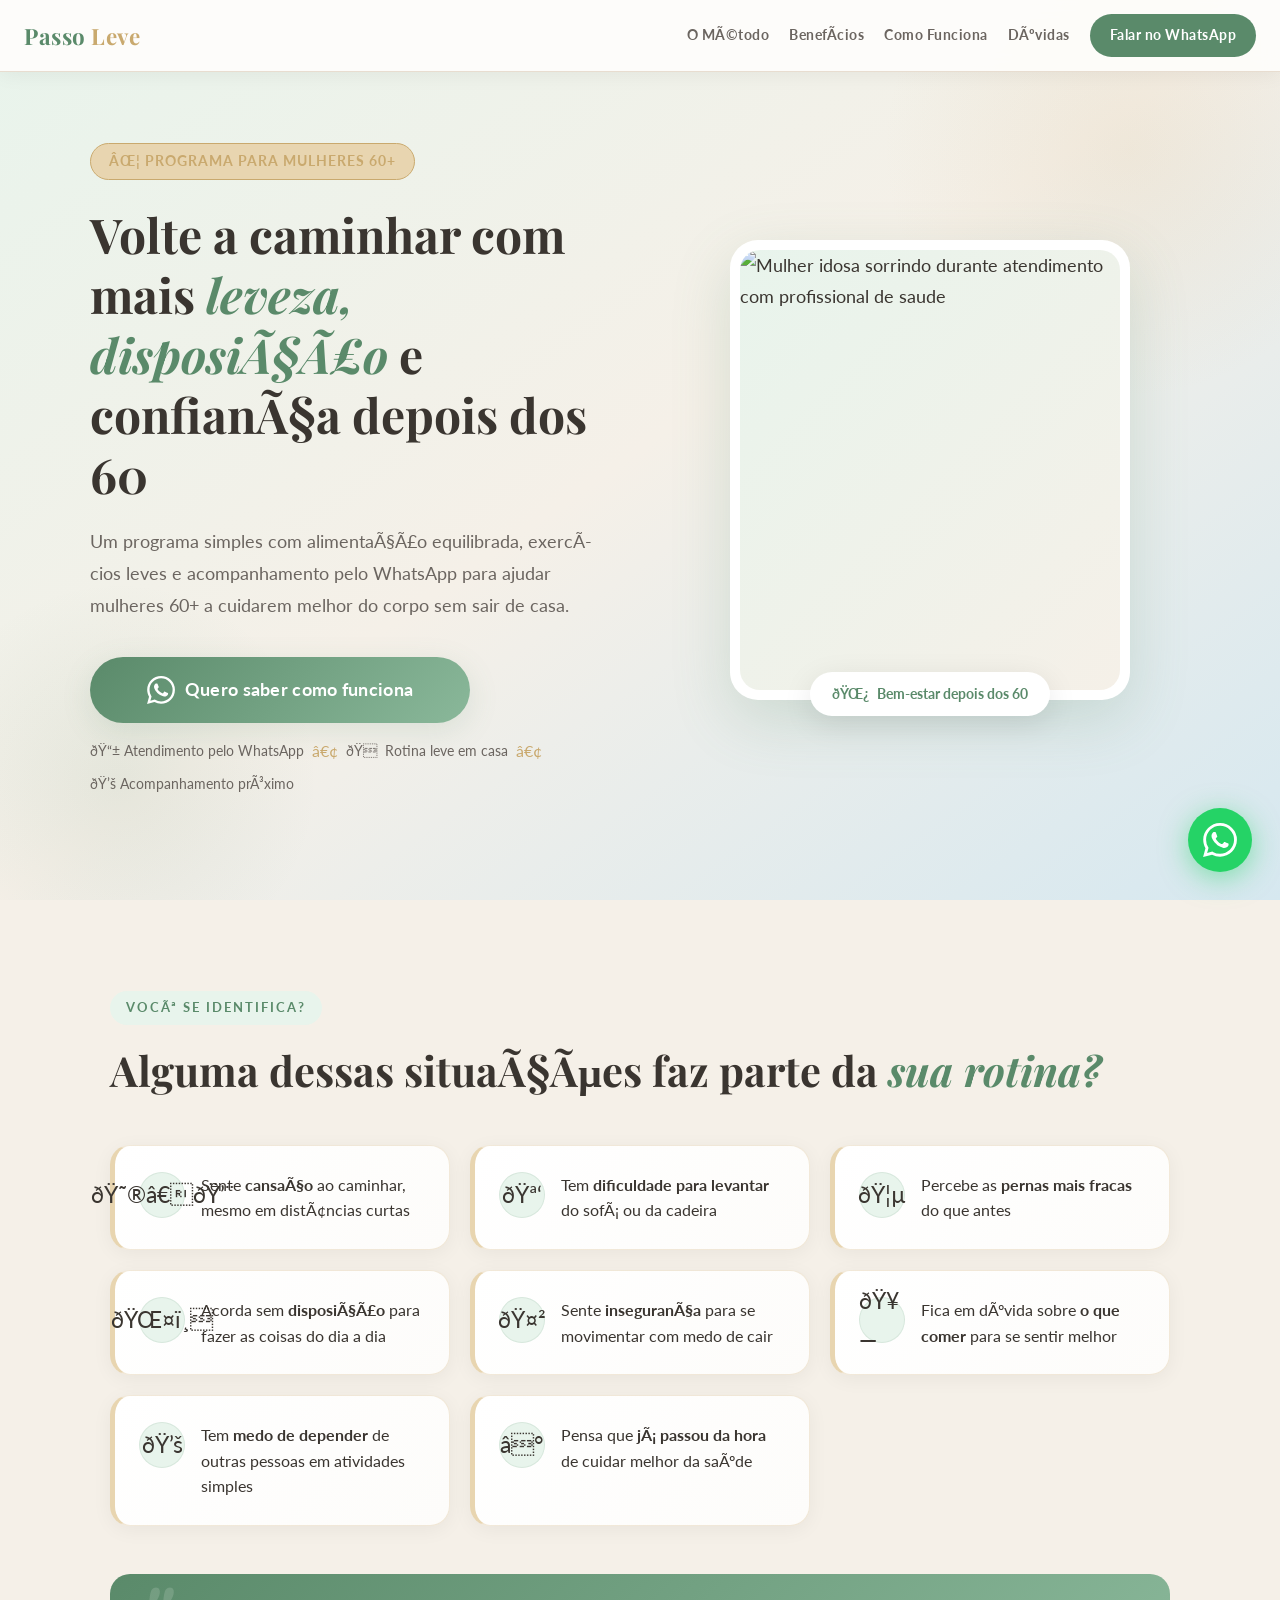
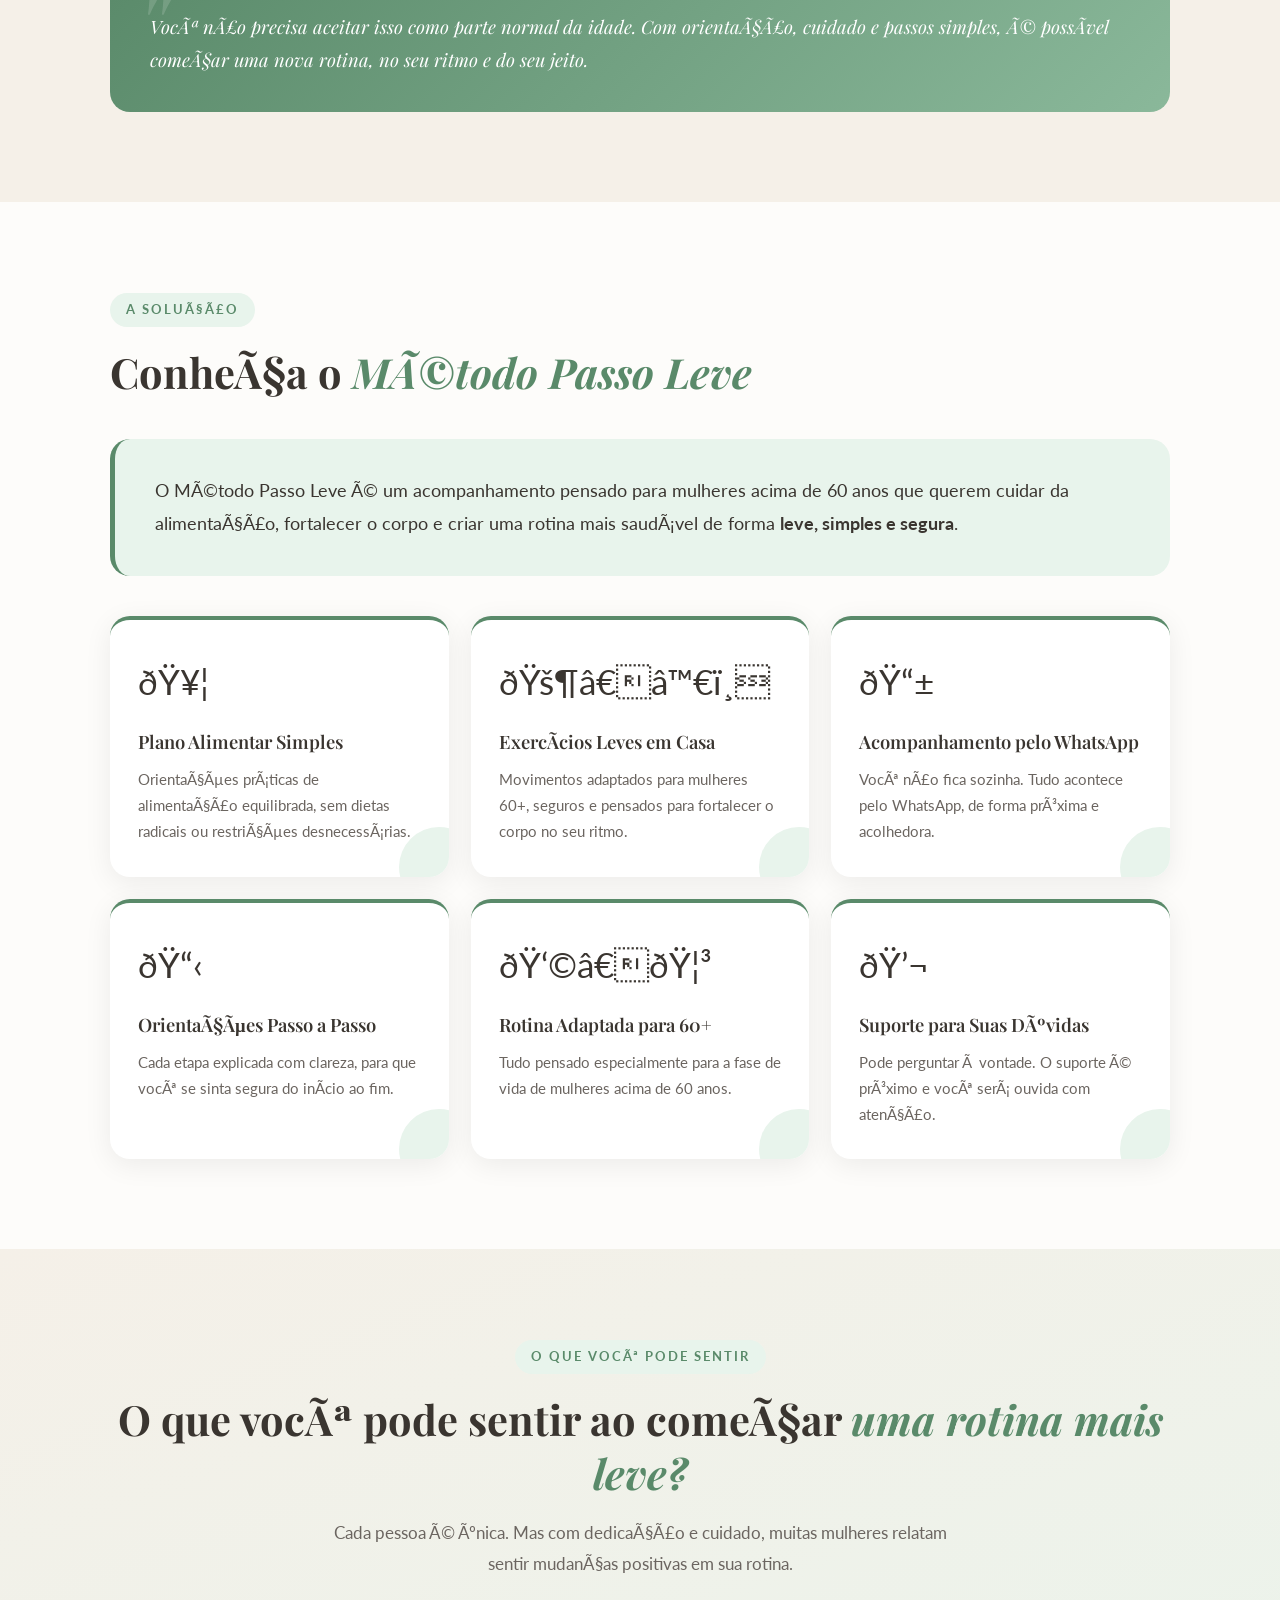
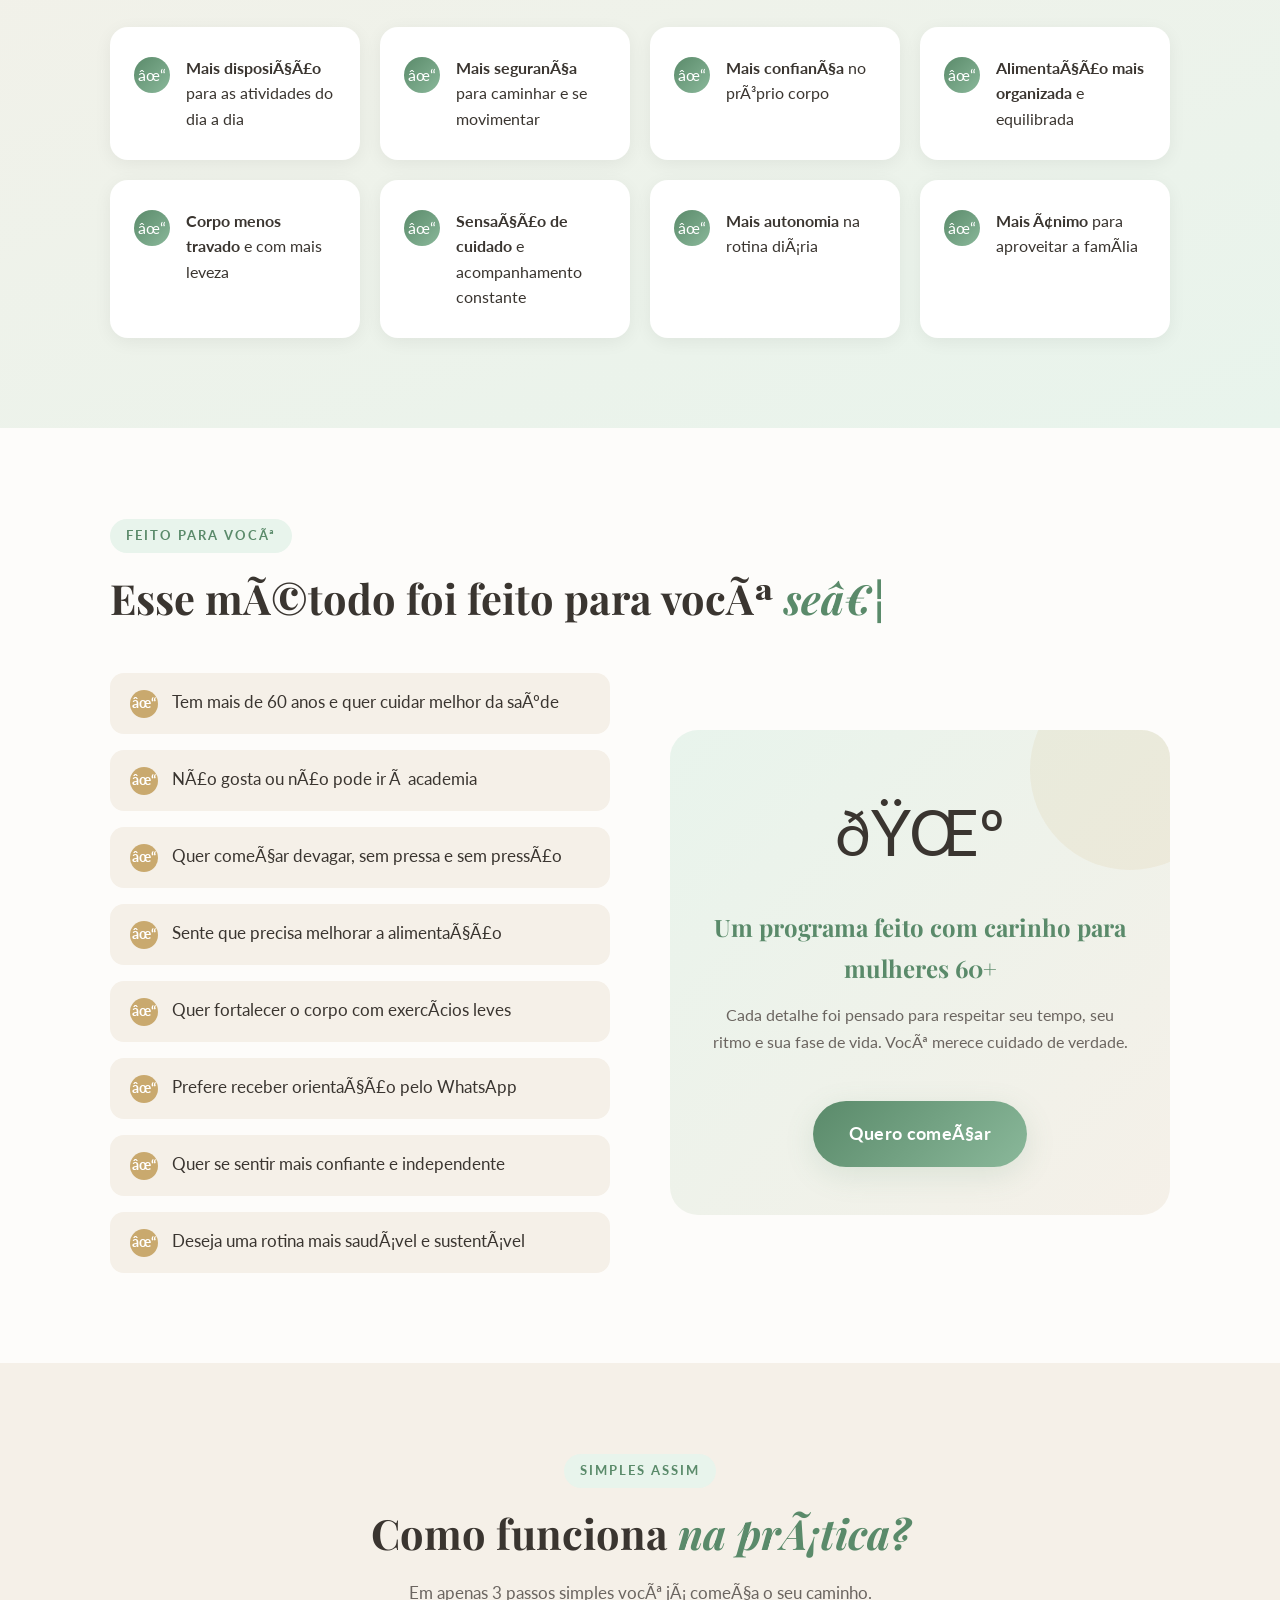
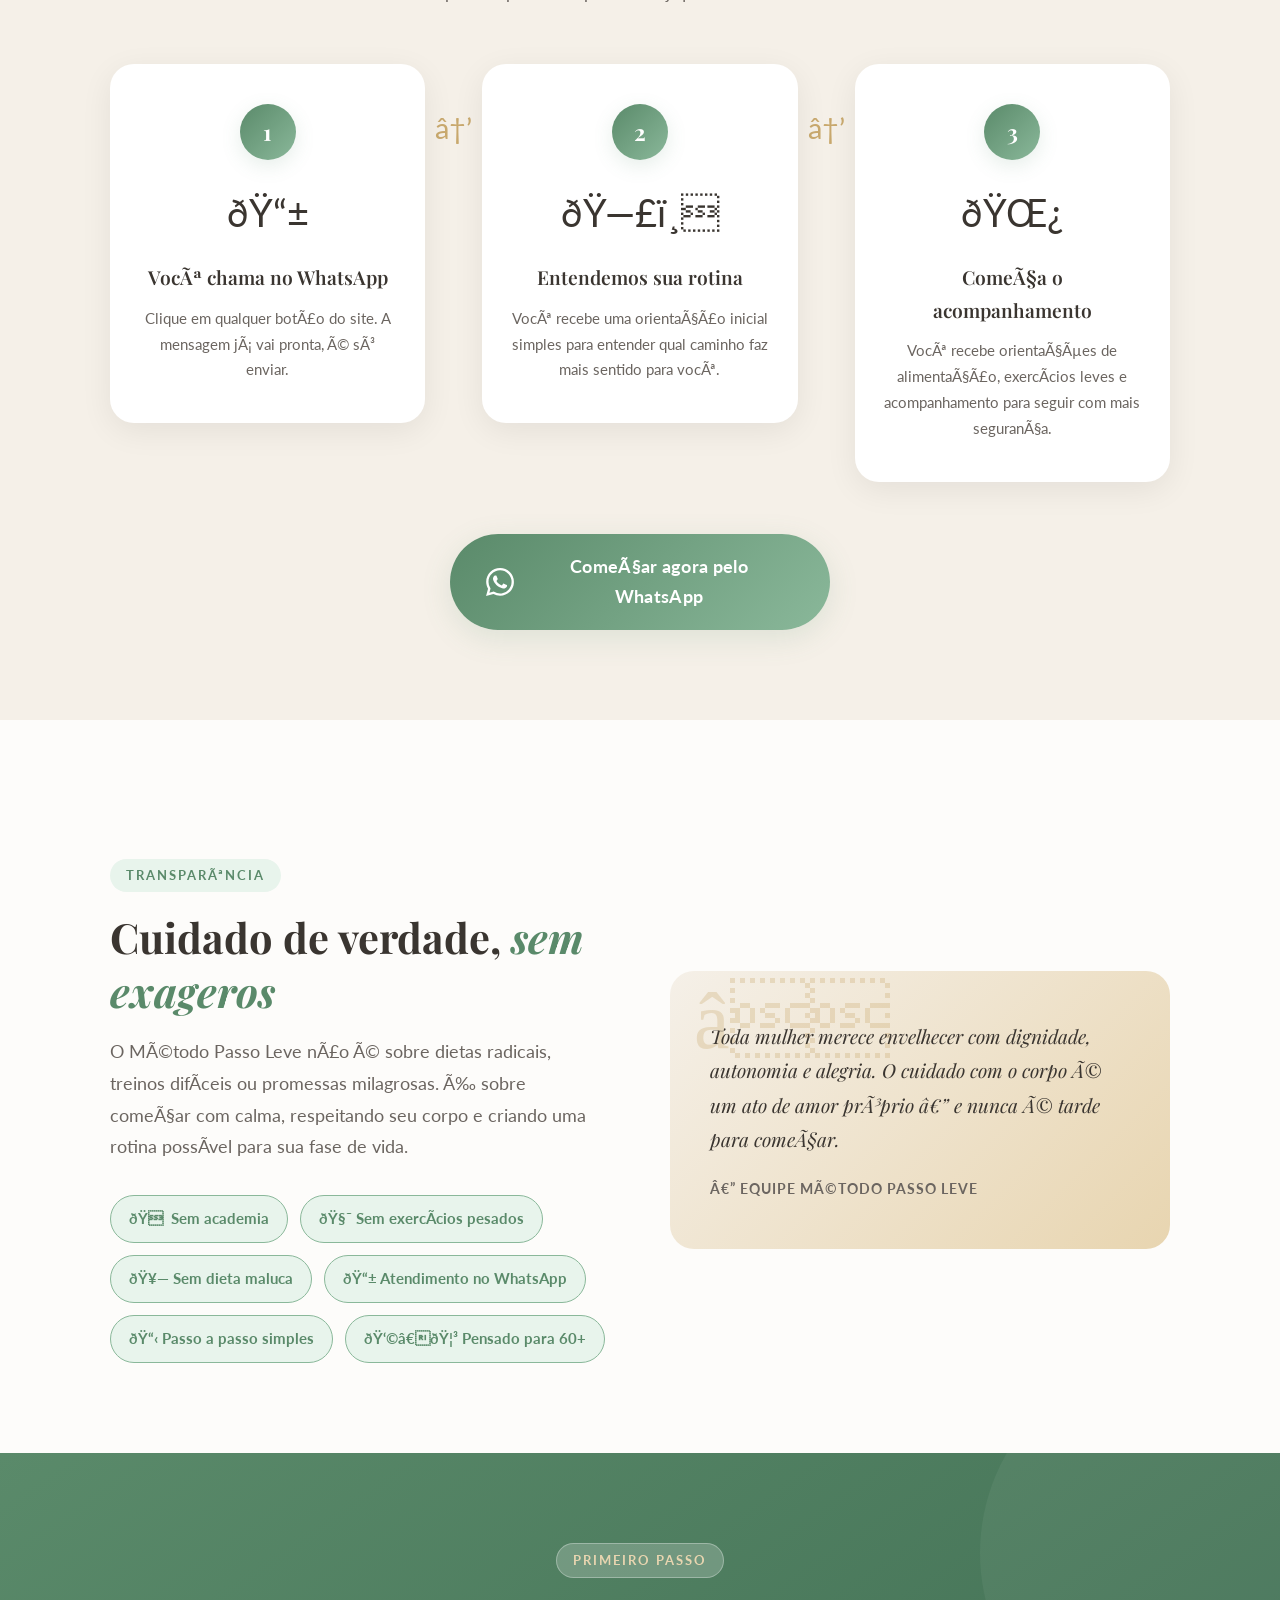
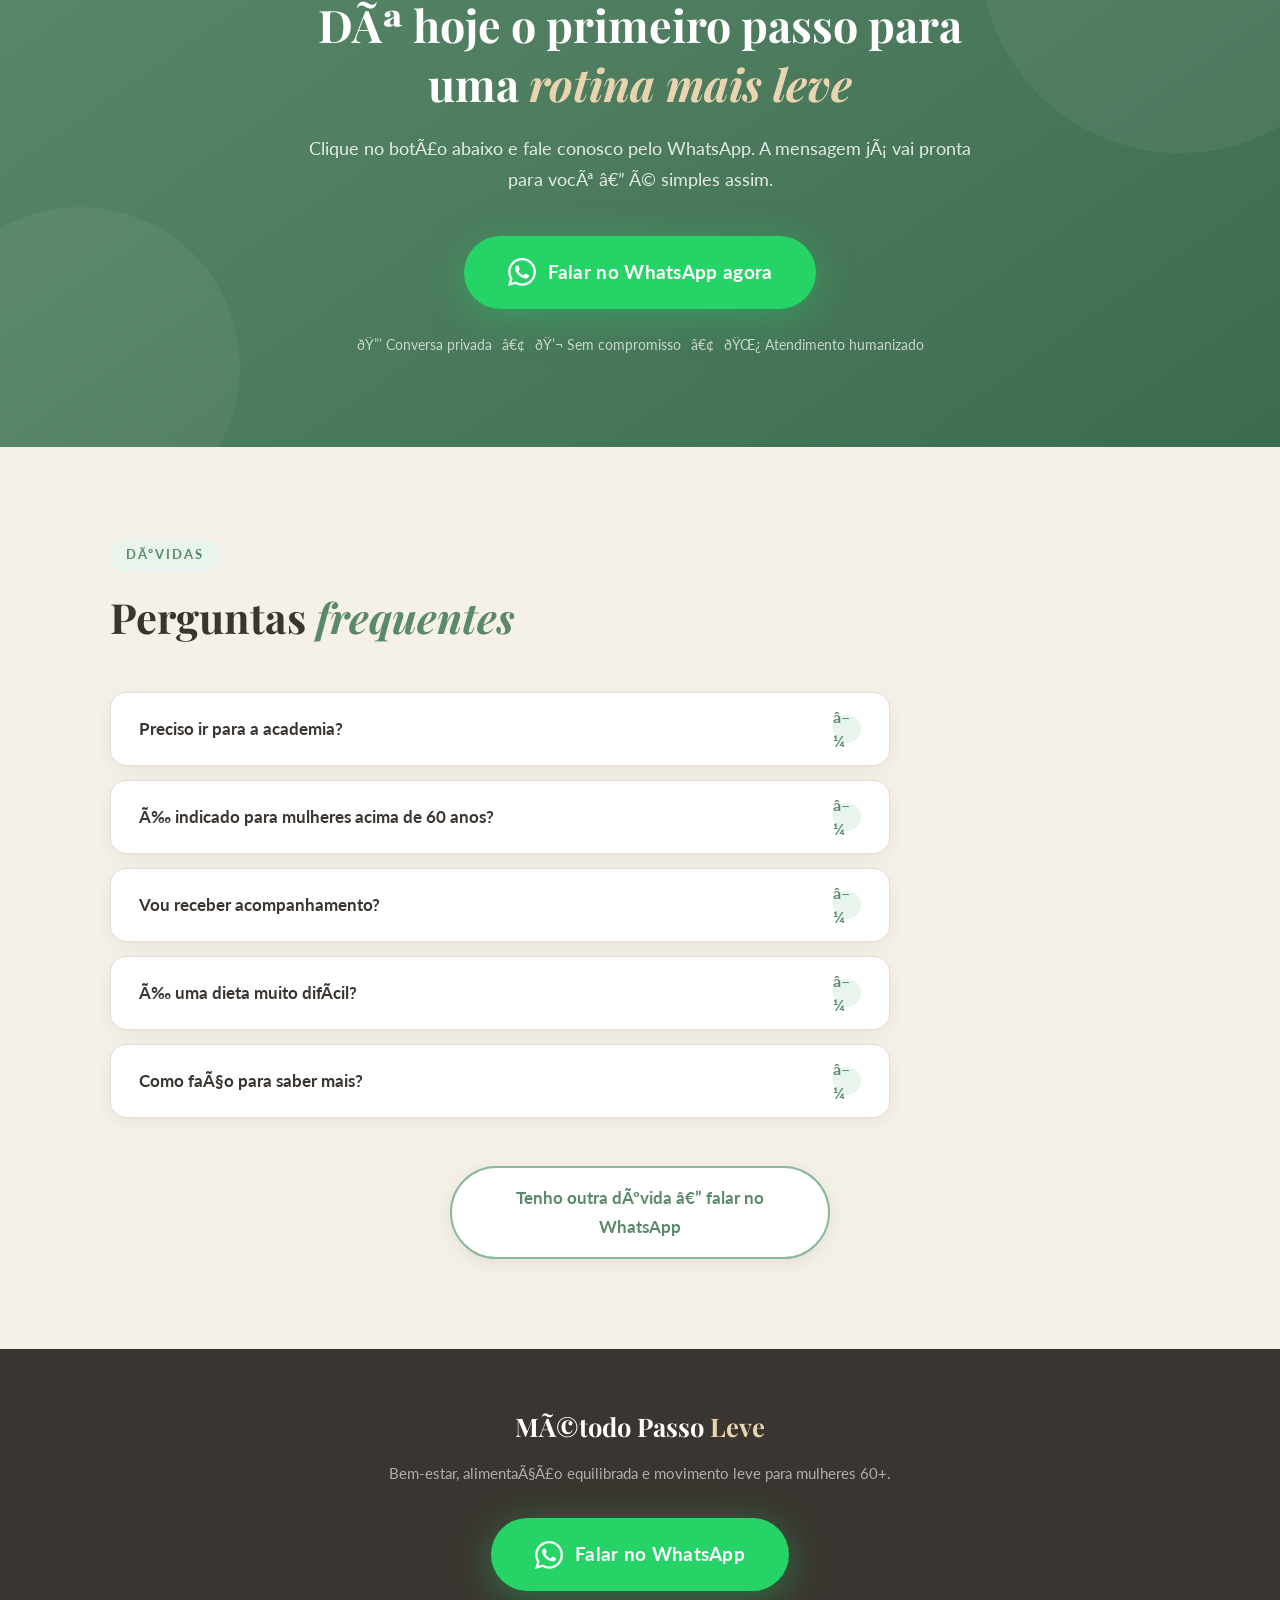
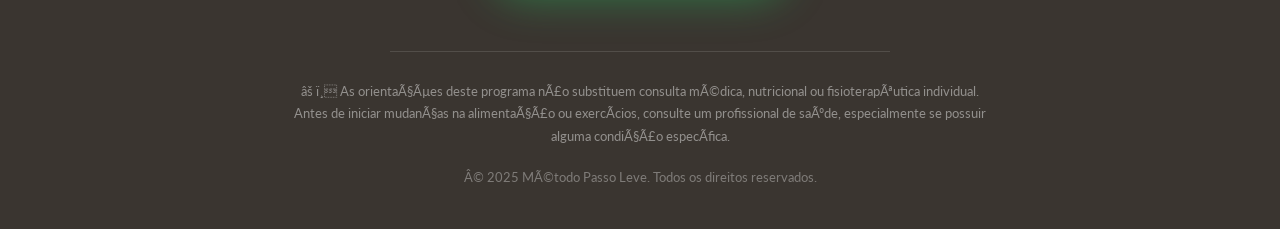
==== commit b5294bb5: "Update print statement from 'Hello' to 'Goodbye'" ====
--- a/index.html
+++ b/index.html
@@ -1,440 +1,1614 @@
 <!DOCTYPE html>
 <html lang="pt-BR">
 <head>
-  <meta charset="UTF-8" />
-  <meta name="viewport" content="width=device-width, initial-scale=1.0" />
-  <title>Pagamento Seguro via Pix</title>
-  <style>
-    :root {
-      color-scheme: light;
-      --bg: #eef4f1;
-      --surface: #ffffff;
-      --surface-soft: #f7faf8;
-      --text: #14231e;
-      --muted: #64756e;
-      --line: #dfe8e4;
-      --accent: #0f8f75;
-      --accent-dark: #08715d;
-      --accent-soft: #dcf7ef;
-      --warning: #8a5b00;
-      --shadow: 0 22px 60px rgba(26, 51, 43, 0.14);
-    }
-
-    * {
-      box-sizing: border-box;
-    }
-
-    body {
-      margin: 0;
-      min-height: 100vh;
-      font-family: Arial, Helvetica, sans-serif;
-      background:
-        radial-gradient(circle at top left, rgba(15, 143, 117, 0.14), transparent 34rem),
-        linear-gradient(135deg, #eef4f1 0%, #f8fbfa 44%, #e8f2ee 100%);
-      color: var(--text);
-      display: grid;
-      place-items: center;
-      padding: 32px 16px;
-    }
-
-    main {
-      width: min(960px, 100%);
-      display: grid;
-      grid-template-columns: 1fr 1.1fr;
-      background: rgba(255, 255, 255, 0.88);
-      border: 1px solid rgba(255, 255, 255, 0.78);
-      border-radius: 24px;
-      box-shadow: var(--shadow);
-      overflow: hidden;
-      backdrop-filter: blur(18px);
-    }
-
-    .brand-panel {
-      padding: 40px;
-      background: linear-gradient(160deg, #0b6f62 0%, #0f8f75 56%, #32b28e 100%);
-      color: #ffffff;
-      display: flex;
-      flex-direction: column;
-      justify-content: space-between;
-      min-height: 560px;
-    }
-
-    .badge {
-      width: fit-content;
-      display: inline-flex;
-      align-items: center;
-      gap: 8px;
-      border: 1px solid rgba(255, 255, 255, 0.32);
-      background: rgba(255, 255, 255, 0.14);
-      padding: 9px 13px;
-      border-radius: 999px;
-      font-size: 13px;
-      font-weight: 700;
-    }
-
-    .shield {
-      width: 18px;
-      height: 18px;
-      display: inline-grid;
-      place-items: center;
-      border-radius: 50%;
-      background: #ffffff;
-      color: var(--accent-dark);
-      font-size: 12px;
-    }
-
-    h1 {
-      margin: 54px 0 14px;
-      font-size: clamp(34px, 5vw, 52px);
-      line-height: 1;
-      letter-spacing: 0;
-    }
-
-    .lead {
-      margin: 0;
-      max-width: 34ch;
-      color: rgba(255, 255, 255, 0.86);
-      line-height: 1.6;
-      font-size: 16px;
-    }
-
-    .trust-list {
-      display: grid;
-      gap: 14px;
-      margin: 38px 0 0;
-      padding: 0;
-      list-style: none;
-    }
-
-    .trust-list li {
-      display: flex;
-      align-items: center;
-      gap: 11px;
-      color: rgba(255, 255, 255, 0.9);
-      font-size: 14px;
-    }
-
-    .check {
-      flex: 0 0 24px;
-      width: 24px;
-      height: 24px;
-      border-radius: 50%;
-      background: rgba(255, 255, 255, 0.2);
-      display: grid;
-      place-items: center;
-      font-weight: 800;
-    }
-
-    .payment-panel {
-      padding: 40px;
-      background: var(--surface);
-    }
-
-    .section-title {
-      margin: 0 0 8px;
-      font-size: 24px;
-      letter-spacing: 0;
-    }
-
-    .section-subtitle {
-      margin: 0 0 28px;
-      color: var(--muted);
-      line-height: 1.55;
-    }
-
-    .pix-card {
-      border: 1px solid var(--line);
-      border-radius: 18px;
-      background: var(--surface-soft);
-      padding: 22px;
-    }
-
-    .pix-header {
-      display: flex;
-      align-items: center;
-      justify-content: space-between;
-      gap: 16px;
-      margin-bottom: 18px;
-    }
-
-    .pix-mark {
-      width: 52px;
-      height: 52px;
-      border-radius: 15px;
-      background: var(--accent-soft);
-      display: grid;
-      place-items: center;
-      color: var(--accent-dark);
-      font-weight: 900;
-      font-size: 22px;
-    }
-
-    .status {
-      border-radius: 999px;
-      color: var(--accent-dark);
-      background: var(--accent-soft);
-      padding: 8px 12px;
-      font-size: 12px;
-      font-weight: 800;
-      white-space: nowrap;
-    }
-
-    label {
-      display: block;
-      margin-bottom: 8px;
-      color: var(--muted);
-      font-size: 13px;
-      font-weight: 700;
-    }
-
-    .copy-row {
-      display: grid;
-      grid-template-columns: 1fr auto;
-      gap: 10px;
-      align-items: center;
-    }
-
-    textarea {
-      width: 100%;
-      min-width: 0;
-      min-height: 132px;
-      resize: vertical;
-      border: 1px solid var(--line);
-      border-radius: 14px;
-      background: #ffffff;
-      color: var(--text);
-      padding: 16px;
-      font-family: Arial, Helvetica, sans-serif;
-      font-size: 15px;
-      font-weight: 800;
-      line-height: 1.45;
-      letter-spacing: 0;
-      outline: none;
-      overflow-wrap: anywhere;
-    }
-
-    textarea:focus {
-      border-color: var(--accent);
-      box-shadow: 0 0 0 4px rgba(15, 143, 117, 0.14);
-    }
-
-    button {
-      border: 0;
-      border-radius: 14px;
-      background: var(--accent);
-      color: #ffffff;
-      cursor: pointer;
-      min-height: 54px;
-      padding: 0 20px;
-      font-size: 15px;
-      font-weight: 800;
-      transition: transform 160ms ease, background 160ms ease, box-shadow 160ms ease;
-      box-shadow: 0 12px 22px rgba(15, 143, 117, 0.2);
-    }
-
-    button:hover {
-      background: var(--accent-dark);
-      transform: translateY(-1px);
-    }
-
-    button:active {
-      transform: translateY(0);
-    }
-
-    .message {
-      min-height: 22px;
-      margin: 12px 0 0;
-      color: var(--accent-dark);
-      font-size: 14px;
-      font-weight: 700;
-    }
-
-    .steps {
-      display: grid;
-      gap: 12px;
-      margin-top: 22px;
-    }
-
-    .step {
-      display: grid;
-      grid-template-columns: 34px 1fr;
-      gap: 12px;
-      align-items: start;
-      padding: 14px;
-      border-radius: 14px;
-      background: #ffffff;
-      border: 1px solid var(--line);
-    }
-
-    .step-number {
-      width: 34px;
-      height: 34px;
-      border-radius: 50%;
-      display: grid;
-      place-items: center;
-      background: #edf5f2;
-      color: var(--accent-dark);
-      font-weight: 900;
-    }
-
-    .step strong {
-      display: block;
-      margin-bottom: 4px;
-      font-size: 14px;
-    }
-
-    .step span {
-      color: var(--muted);
-      font-size: 13px;
-      line-height: 1.45;
-    }
-
-    .notice {
-      margin-top: 22px;
-      border-radius: 14px;
-      padding: 14px 16px;
-      color: var(--warning);
-      background: #fff8e7;
-      border: 1px solid #f3dfad;
-      font-size: 13px;
-      line-height: 1.5;
-    }
-
-    footer {
-      margin-top: 24px;
-      color: var(--muted);
-      font-size: 12px;
-      text-align: center;
-      line-height: 1.5;
-    }
-
-    @media (max-width: 820px) {
-      body {
-        align-items: start;
-        padding: 18px;
-      }
-
-      main {
-        grid-template-columns: 1fr;
-        border-radius: 20px;
-      }
-
-      .brand-panel {
-        min-height: auto;
-        padding: 30px 24px;
-      }
-
-      h1 {
-        margin-top: 34px;
-      }
-
-      .payment-panel {
-        padding: 28px 22px;
-      }
-    }
-
-    @media (max-width: 520px) {
-      .copy-row {
-        grid-template-columns: 1fr;
-      }
-
-      button {
-        width: 100%;
-      }
-
-      .pix-header {
-        align-items: flex-start;
-      }
-    }
-  </style>
+<meta charset="UTF-8">
+<meta name="viewport" content="width=device-width, initial-scale=1.0">
+<title>MÃ©todo Passo Leve | Bem-estar para Mulheres 60+</title>
+<link rel="preconnect" href="https://fonts.googleapis.com">
+<link href="https://fonts.googleapis.com/css2?family=Playfair+Display:ital,wght@0,400;0,600;0,700;1,400&family=Lato:wght@300;400;700&display=swap" rel="stylesheet">
+<style>
+  :root {
+    --verde: #5a8a6a;
+    --verde-claro: #8ab89a;
+    --verde-super-claro: #e8f4ec;
+    --bege: #f5f0e8;
+    --bege-escuro: #e8ddd0;
+    --dourado: #c9a96e;
+    --dourado-claro: #e8d5b0;
+    --branco: #fdfcfa;
+    --azul-claro: #d6e8f0;
+    --texto: #3a3530;
+    --texto-suave: #6b6560;
+    --sombra: rgba(90,138,106,0.15);
+  }
+
+  * { margin: 0; padding: 0; box-sizing: border-box; }
+
+  html { scroll-behavior: smooth; }
+
+  body {
+    font-family: 'Lato', sans-serif;
+    background: var(--branco);
+    color: var(--texto);
+    font-size: 18px;
+    line-height: 1.7;
+    overflow-x: hidden;
+  }
+
+  /* ===== HEADER ===== */
+  header {
+    position: fixed;
+    top: 0; left: 0; right: 0;
+    z-index: 1000;
+    background: rgba(253,252,250,0.97);
+    backdrop-filter: blur(8px);
+    border-bottom: 1px solid var(--bege-escuro);
+    padding: 14px 24px;
+    display: flex;
+    align-items: center;
+    justify-content: space-between;
+    box-shadow: 0 2px 20px rgba(0,0,0,0.06);
+  }
+
+  .logo {
+    font-family: 'Playfair Display', serif;
+    font-size: 1.4rem;
+    color: var(--verde);
+    font-weight: 700;
+    letter-spacing: 0.5px;
+  }
+  .logo span {
+    color: var(--dourado);
+  }
+
+  nav {
+    display: flex;
+    gap: 20px;
+    align-items: center;
+  }
+
+  nav a {
+    text-decoration: none;
+    color: var(--texto-suave);
+    font-size: 0.9rem;
+    font-weight: 700;
+    letter-spacing: 0.5px;
+    transition: color 0.2s;
+  }
+  nav a:hover { color: var(--verde); }
+
+  .nav-btn {
+    background: var(--verde);
+    color: white !important;
+    padding: 10px 20px;
+    border-radius: 30px;
+    font-size: 0.85rem !important;
+    transition: background 0.2s, transform 0.2s !important;
+  }
+  .nav-btn:hover {
+    background: var(--verde-claro) !important;
+    transform: translateY(-1px);
+  }
+
+  .hamburger {
+    display: none;
+    flex-direction: column;
+    gap: 5px;
+    cursor: pointer;
+    padding: 4px;
+  }
+  .hamburger span {
+    display: block;
+    width: 26px;
+    height: 2px;
+    background: var(--verde);
+    border-radius: 2px;
+    transition: 0.3s;
+  }
+
+  /* ===== HERO ===== */
+  #inicio {
+    min-height: 100vh;
+    background: linear-gradient(145deg, var(--verde-super-claro) 0%, var(--bege) 50%, var(--azul-claro) 100%);
+    display: flex;
+    align-items: center;
+    padding: 120px 24px 80px;
+    position: relative;
+    overflow: hidden;
+  }
+
+  #inicio::before {
+    content: '';
+    position: absolute;
+    top: -100px; right: -100px;
+    width: 500px; height: 500px;
+    border-radius: 50%;
+    background: radial-gradient(circle, rgba(201,169,110,0.12) 0%, transparent 70%);
+    pointer-events: none;
+  }
+
+  #inicio::after {
+    content: '';
+    position: absolute;
+    bottom: -80px; left: -80px;
+    width: 400px; height: 400px;
+    border-radius: 50%;
+    background: radial-gradient(circle, rgba(90,138,106,0.1) 0%, transparent 70%);
+    pointer-events: none;
+  }
+
+  .hero-container {
+    max-width: 1100px;
+    margin: 0 auto;
+    display: grid;
+    grid-template-columns: 1fr 1fr;
+    gap: 60px;
+    align-items: center;
+  }
+
+  .hero-text {
+    position: relative;
+    z-index: 2;
+  }
+
+  .hero-badge {
+    display: inline-block;
+    background: var(--dourado-claro);
+    color: var(--dourado);
+    border: 1px solid var(--dourado);
+    padding: 6px 18px;
+    border-radius: 30px;
+    font-size: 0.85rem;
+    font-weight: 700;
+    letter-spacing: 1px;
+    text-transform: uppercase;
+    margin-bottom: 24px;
+    opacity: 0;
+    animation: fadeUp 0.7s 0.2s forwards;
+  }
+
+  .hero-title {
+    font-family: 'Playfair Display', serif;
+    font-size: clamp(2rem, 4vw, 3rem);
+    line-height: 1.25;
+    color: var(--texto);
+    font-weight: 700;
+    margin-bottom: 22px;
+    opacity: 0;
+    animation: fadeUp 0.7s 0.4s forwards;
+  }
+
+  .hero-title em {
+    font-style: italic;
+    color: var(--verde);
+  }
+
+  .hero-subtitle {
+    font-size: 1.1rem;
+    color: var(--texto-suave);
+    line-height: 1.8;
+    margin-bottom: 36px;
+    opacity: 0;
+    animation: fadeUp 0.7s 0.6s forwards;
+  }
+
+  .hero-cta-group {
+    display: flex;
+    flex-direction: column;
+    gap: 14px;
+    opacity: 0;
+    animation: fadeUp 0.7s 0.8s forwards;
+  }
+
+  .btn-primary {
+    display: inline-flex;
+    align-items: center;
+    justify-content: center;
+    gap: 10px;
+    background: linear-gradient(135deg, var(--verde) 0%, var(--verde-claro) 100%);
+    color: white;
+    text-decoration: none;
+    padding: 18px 36px;
+    border-radius: 50px;
+    font-size: 1.1rem;
+    font-weight: 700;
+    letter-spacing: 0.3px;
+    box-shadow: 0 8px 30px var(--sombra);
+    transition: transform 0.25s, box-shadow 0.25s;
+    border: none;
+    cursor: pointer;
+    max-width: 380px;
+  }
+  .btn-primary:hover {
+    transform: translateY(-3px);
+    box-shadow: 0 14px 40px var(--sombra);
+  }
+
+  .btn-secondary {
+    display: inline-flex;
+    align-items: center;
+    justify-content: center;
+    gap: 10px;
+    background: white;
+    color: var(--verde);
+    text-decoration: none;
+    padding: 16px 36px;
+    border-radius: 50px;
+    font-size: 1.05rem;
+    font-weight: 700;
+    box-shadow: 0 4px 20px rgba(0,0,0,0.08);
+    transition: transform 0.25s, box-shadow 0.25s;
+    border: 2px solid var(--verde-claro);
+    cursor: pointer;
+    max-width: 380px;
+  }
+  .btn-secondary:hover {
+    transform: translateY(-2px);
+    box-shadow: 0 8px 30px rgba(0,0,0,0.12);
+  }
+
+  .hero-micro {
+    font-size: 0.9rem;
+    color: var(--texto-suave);
+    display: flex;
+    align-items: center;
+    gap: 8px;
+    flex-wrap: wrap;
+  }
+  .hero-micro span {
+    display: flex;
+    align-items: center;
+    gap: 4px;
+  }
+  .dot { color: var(--dourado); font-size: 1rem; }
+
+  .hero-image-wrap {
+    position: relative;
+    z-index: 2;
+    display: flex;
+    justify-content: center;
+    opacity: 0;
+    animation: fadeIn 1s 0.5s forwards;
+  }
+
+  .hero-image-card {
+    background: white;
+    border-radius: 28px;
+    padding: 10px;
+    box-shadow: 0 20px 60px rgba(90,138,106,0.2);
+    position: relative;
+    max-width: 400px;
+    width: 100%;
+  }
+
+  .hero-image-inner {
+    border-radius: 20px;
+    overflow: hidden;
+    background: linear-gradient(135deg, var(--verde-super-claro), var(--bege));
+    height: 440px;
+    display: flex;
+    align-items: center;
+    justify-content: center;
+    position: relative;
+  }
+
+  .hero-illustration {
+    width: 100%;
+    height: 100%;
+    object-fit: cover;
+    border-radius: 20px;
+  }
+
+  /* SVG illustration for hero */
+  .hero-svg-wrap {
+    width: 100%;
+    height: 100%;
+    display: flex;
+    align-items: center;
+    justify-content: center;
+    padding: 20px;
+  }
+
+  .hero-badge-float {
+    position: absolute;
+    bottom: -16px;
+    left: 50%;
+    transform: translateX(-50%);
+    background: white;
+    border-radius: 50px;
+    padding: 10px 22px;
+    box-shadow: 0 8px 30px rgba(0,0,0,0.1);
+    display: flex;
+    align-items: center;
+    gap: 8px;
+    white-space: nowrap;
+    font-size: 0.9rem;
+    font-weight: 700;
+    color: var(--verde);
+  }
+
+  /* ===== SECTIONS COMMON ===== */
+  section {
+    padding: 90px 24px;
+  }
+
+  .container {
+    max-width: 1060px;
+    margin: 0 auto;
+  }
+
+  .section-label {
+    display: inline-block;
+    font-size: 0.8rem;
+    font-weight: 700;
+    letter-spacing: 2px;
+    text-transform: uppercase;
+    color: var(--verde);
+    background: var(--verde-super-claro);
+    padding: 6px 16px;
+    border-radius: 30px;
+    margin-bottom: 18px;
+  }
+
+  .section-title {
+    font-family: 'Playfair Display', serif;
+    font-size: clamp(1.8rem, 3.5vw, 2.6rem);
+    line-height: 1.3;
+    color: var(--texto);
+    font-weight: 700;
+    margin-bottom: 18px;
+  }
+
+  .section-title em {
+    font-style: italic;
+    color: var(--verde);
+  }
+
+  .section-sub {
+    font-size: 1.05rem;
+    color: var(--texto-suave);
+    max-width: 640px;
+    line-height: 1.8;
+  }
+
+  /* ===== DOR ===== */
+  #dor {
+    background: var(--bege);
+  }
+
+  .dor-grid {
+    display: grid;
+    grid-template-columns: repeat(auto-fit, minmax(260px, 1fr));
+    gap: 20px;
+    margin: 48px 0;
+  }
+
+  .dor-item {
+    background: linear-gradient(135deg, #ffffff 0%, var(--branco) 100%);
+    border-radius: 20px;
+    padding: 26px 24px;
+    display: flex;
+    align-items: flex-start;
+    gap: 16px;
+    box-shadow: 0 4px 20px rgba(0,0,0,0.05);
+    border: 1px solid rgba(201,169,110,0.25);
+    border-left: 5px solid var(--dourado-claro);
+    transition: transform 0.25s, box-shadow 0.25s;
+  }
+  .dor-item:hover {
+    transform: translateY(-4px);
+    box-shadow: 0 12px 30px rgba(0,0,0,0.1);
+  }
+
+  .dor-icon {
+    width: 46px;
+    height: 46px;
+    border-radius: 50%;
+    background: var(--verde-super-claro);
+    display: flex;
+    align-items: center;
+    justify-content: center;
+    font-size: 1.45rem;
+    flex-shrink: 0;
+    margin-top: 0;
+    box-shadow: inset 0 0 0 1px rgba(90,138,106,0.12);
+  }
+
+  .dor-text {
+    font-size: 1rem;
+    color: var(--texto);
+    font-weight: 400;
+    line-height: 1.6;
+  }
+
+  .dor-conclusao {
+    background: linear-gradient(135deg, var(--verde) 0%, var(--verde-claro) 100%);
+    color: white;
+    border-radius: 20px;
+    padding: 36px 40px;
+    font-size: 1.15rem;
+    line-height: 1.8;
+    font-style: italic;
+    font-family: 'Playfair Display', serif;
+    position: relative;
+    overflow: hidden;
+  }
+  .dor-conclusao::before {
+    content: '"';
+    position: absolute;
+    top: -10px; left: 20px;
+    font-size: 8rem;
+    font-family: 'Playfair Display', serif;
+    opacity: 0.15;
+    line-height: 1;
+    color: white;
+  }
+
+  /* ===== SOLUÃ‡ÃƒO ===== */
+  #solucao {
+    background: var(--branco);
+  }
+
+  .solucao-intro {
+    background: var(--verde-super-claro);
+    border-radius: 20px;
+    padding: 36px 40px;
+    margin: 40px 0;
+    font-size: 1.1rem;
+    color: var(--texto);
+    line-height: 1.85;
+    border-left: 5px solid var(--verde);
+  }
+
+  .cards-grid {
+    display: grid;
+    grid-template-columns: repeat(auto-fit, minmax(280px, 1fr));
+    gap: 22px;
+    margin-top: 40px;
+  }
+
+  .card {
+    background: white;
+    border-radius: 20px;
+    padding: 32px 28px;
+    box-shadow: 0 6px 28px rgba(0,0,0,0.07);
+    border-top: 4px solid var(--verde);
+    transition: transform 0.25s, box-shadow 0.25s;
+    position: relative;
+    overflow: hidden;
+  }
+  .card::after {
+    content: '';
+    position: absolute;
+    bottom: 0; right: 0;
+    width: 80px; height: 80px;
+    background: var(--verde-super-claro);
+    border-radius: 50%;
+    transform: translate(30px, 30px);
+  }
+  .card:hover {
+    transform: translateY(-5px);
+    box-shadow: 0 16px 40px rgba(90,138,106,0.15);
+  }
+  .card-icon {
+    font-size: 2.2rem;
+    margin-bottom: 14px;
+    display: block;
+  }
+  .card-title {
+    font-family: 'Playfair Display', serif;
+    font-size: 1.15rem;
+    font-weight: 600;
+    color: var(--texto);
+    margin-bottom: 10px;
+  }
+  .card-desc {
+    font-size: 0.95rem;
+    color: var(--texto-suave);
+    line-height: 1.7;
+  }
+
+  /* ===== BENEFÃCIOS ===== */
+  #beneficios {
+    background: linear-gradient(160deg, var(--bege) 0%, var(--verde-super-claro) 100%);
+  }
+
+  .beneficios-grid {
+    display: grid;
+    grid-template-columns: repeat(auto-fit, minmax(240px, 1fr));
+    gap: 20px;
+    margin-top: 48px;
+  }
+
+  .beneficio-card {
+    background: white;
+    border-radius: 18px;
+    padding: 28px 24px;
+    display: flex;
+    gap: 16px;
+    align-items: flex-start;
+    box-shadow: 0 4px 18px rgba(0,0,0,0.06);
+    transition: transform 0.25s;
+  }
+  .beneficio-card:hover { transform: translateY(-4px); }
+
+  .beneficio-check {
+    width: 36px;
+    height: 36px;
+    border-radius: 50%;
+    background: linear-gradient(135deg, var(--verde), var(--verde-claro));
+    display: flex;
+    align-items: center;
+    justify-content: center;
+    color: white;
+    font-size: 1rem;
+    flex-shrink: 0;
+    margin-top: 2px;
+  }
+
+  .beneficio-text {
+    font-size: 1rem;
+    color: var(--texto);
+    line-height: 1.6;
+    font-weight: 400;
+  }
+
+  /* ===== PARA QUEM ===== */
+  #para-quem {
+    background: var(--branco);
+  }
+
+  .para-quem-layout {
+    display: grid;
+    grid-template-columns: 1fr 1fr;
+    gap: 60px;
+    align-items: center;
+    margin-top: 48px;
+  }
+
+  .para-quem-list {
+    list-style: none;
+    display: flex;
+    flex-direction: column;
+    gap: 16px;
+  }
+  .para-quem-list li {
+    display: flex;
+    align-items: flex-start;
+    gap: 14px;
+    font-size: 1.05rem;
+    color: var(--texto);
+    line-height: 1.6;
+    padding: 16px 20px;
+    background: var(--bege);
+    border-radius: 14px;
+    transition: background 0.2s;
+  }
+  .para-quem-list li:hover { background: var(--verde-super-claro); }
+  .para-quem-list li::before {
+    content: 'âœ“';
+    width: 28px;
+    height: 28px;
+    border-radius: 50%;
+    background: var(--dourado);
+    color: white;
+    display: flex;
+    align-items: center;
+    justify-content: center;
+    font-size: 0.85rem;
+    font-weight: 700;
+    flex-shrink: 0;
+    margin-top: 1px;
+  }
+
+  .para-quem-visual {
+    background: linear-gradient(135deg, var(--verde-super-claro), var(--bege));
+    border-radius: 28px;
+    padding: 48px 40px;
+    text-align: center;
+    position: relative;
+    overflow: hidden;
+  }
+
+  .para-quem-visual::before {
+    content: '';
+    position: absolute;
+    top: -60px; right: -60px;
+    width: 200px; height: 200px;
+    border-radius: 50%;
+    background: rgba(201,169,110,0.12);
+  }
+
+  .pq-icon-big {
+    font-size: 4rem;
+    margin-bottom: 20px;
+    display: block;
+  }
+
+  .pq-visual-title {
+    font-family: 'Playfair Display', serif;
+    font-size: 1.5rem;
+    color: var(--verde);
+    font-weight: 700;
+    margin-bottom: 12px;
+  }
+
+  .pq-visual-sub {
+    font-size: 1rem;
+    color: var(--texto-suave);
+    line-height: 1.7;
+  }
+
+  /* ===== COMO FUNCIONA ===== */
+  #como-funciona {
+    background: var(--bege);
+  }
+
+  .passos-row {
+    display: grid;
+    grid-template-columns: 1fr auto 1fr auto 1fr;
+    gap: 0;
+    align-items: start;
+    margin-top: 56px;
+  }
+
+  .passo {
+    text-align: center;
+    padding: 40px 28px;
+    background: white;
+    border-radius: 24px;
+    box-shadow: 0 8px 32px rgba(0,0,0,0.07);
+    position: relative;
+    transition: transform 0.25s;
+  }
+  .passo:hover { transform: translateY(-6px); }
+
+  .passo-num {
+    width: 56px;
+    height: 56px;
+    border-radius: 50%;
+    background: linear-gradient(135deg, var(--verde), var(--verde-claro));
+    color: white;
+    font-size: 1.4rem;
+    font-weight: 700;
+    font-family: 'Playfair Display', serif;
+    display: flex;
+    align-items: center;
+    justify-content: center;
+    margin: 0 auto 20px;
+    box-shadow: 0 6px 20px var(--sombra);
+  }
+
+  .passo-icon {
+    font-size: 2.4rem;
+    margin-bottom: 16px;
+    display: block;
+  }
+
+  .passo-title {
+    font-family: 'Playfair Display', serif;
+    font-size: 1.2rem;
+    color: var(--texto);
+    font-weight: 600;
+    margin-bottom: 12px;
+  }
+
+  .passo-desc {
+    font-size: 0.95rem;
+    color: var(--texto-suave);
+    line-height: 1.7;
+  }
+
+  .passo-arrow {
+    display: flex;
+    align-items: center;
+    justify-content: center;
+    padding: 0 10px;
+    margin-top: 40px;
+    color: var(--dourado);
+    font-size: 1.8rem;
+  }
+
+  /* ===== CONFIANÃ‡A ===== */
+  #confianca {
+    background: var(--branco);
+  }
+
+  .confianca-layout {
+    display: grid;
+    grid-template-columns: 1fr 1fr;
+    gap: 60px;
+    align-items: center;
+    margin-top: 48px;
+  }
+
+  .confianca-text-block .section-sub {
+    font-size: 1.1rem;
+    max-width: 100%;
+    margin-bottom: 32px;
+  }
+
+  .confianca-chips {
+    display: flex;
+    flex-wrap: wrap;
+    gap: 12px;
+  }
+
+  .chip {
+    display: flex;
+    align-items: center;
+    gap: 8px;
+    background: var(--verde-super-claro);
+    color: var(--verde);
+    border: 1.5px solid var(--verde-claro);
+    padding: 10px 18px;
+    border-radius: 30px;
+    font-size: 0.95rem;
+    font-weight: 700;
+    transition: background 0.2s, transform 0.2s;
+  }
+  .chip:hover {
+    background: var(--verde);
+    color: white;
+    transform: translateY(-2px);
+  }
+
+  .confianca-quote {
+    background: linear-gradient(135deg, var(--bege) 0%, var(--dourado-claro) 100%);
+    border-radius: 24px;
+    padding: 48px 40px;
+    position: relative;
+    overflow: hidden;
+  }
+
+  .confianca-quote::before {
+    content: 'â';
+    position: absolute;
+    top: 10px; left: 24px;
+    font-size: 5rem;
+    color: var(--dourado);
+    opacity: 0.3;
+    font-family: serif;
+    line-height: 1;
+  }
+
+  .cq-text {
+    font-family: 'Playfair Display', serif;
+    font-size: 1.2rem;
+    color: var(--texto);
+    line-height: 1.8;
+    font-style: italic;
+    position: relative;
+    z-index: 1;
+  }
+
+  .cq-author {
+    margin-top: 20px;
+    font-size: 0.9rem;
+    color: var(--texto-suave);
+    font-weight: 700;
+    text-transform: uppercase;
+    letter-spacing: 1px;
+  }
+
+  /* ===== CTA SECTION ===== */
+  #cta {
+    background: linear-gradient(145deg, var(--verde) 0%, #3d6b50 100%);
+    position: relative;
+    overflow: hidden;
+  }
+
+  #cta::before {
+    content: '';
+    position: absolute;
+    top: -100px; right: -100px;
+    width: 400px; height: 400px;
+    border-radius: 50%;
+    background: rgba(255,255,255,0.05);
+  }
+  #cta::after {
+    content: '';
+    position: absolute;
+    bottom: -80px; left: -80px;
+    width: 320px; height: 320px;
+    border-radius: 50%;
+    background: rgba(255,255,255,0.05);
+  }
+
+  .cta-inner {
+    text-align: center;
+    position: relative;
+    z-index: 2;
+    max-width: 700px;
+    margin: 0 auto;
+  }
+
+  .cta-inner .section-label {
+    background: rgba(255,255,255,0.2);
+    color: var(--dourado-claro);
+    border: 1px solid rgba(255,255,255,0.3);
+  }
+
+  .cta-title {
+    font-family: 'Playfair Display', serif;
+    font-size: clamp(1.8rem, 4vw, 2.8rem);
+    color: white;
+    font-weight: 700;
+    line-height: 1.3;
+    margin-bottom: 20px;
+  }
+
+  .cta-sub {
+    font-size: 1.1rem;
+    color: rgba(255,255,255,0.85);
+    line-height: 1.8;
+    margin-bottom: 40px;
+  }
+
+  .btn-whatsapp {
+    display: inline-flex;
+    align-items: center;
+    justify-content: center;
+    gap: 12px;
+    background: #25D366;
+    color: white;
+    text-decoration: none;
+    padding: 20px 44px;
+    border-radius: 50px;
+    font-size: 1.2rem;
+    font-weight: 700;
+    box-shadow: 0 8px 40px rgba(37,211,102,0.4);
+    transition: transform 0.25s, box-shadow 0.25s;
+    letter-spacing: 0.3px;
+  }
+  .btn-whatsapp:hover {
+    transform: translateY(-3px) scale(1.02);
+    box-shadow: 0 16px 50px rgba(37,211,102,0.5);
+  }
+
+  .whatsapp-icon {
+    width: 28px;
+    height: 28px;
+  }
+
+  .cta-guarantee {
+    margin-top: 24px;
+    display: flex;
+    align-items: center;
+    justify-content: center;
+    gap: 10px;
+    font-size: 0.9rem;
+    color: rgba(255,255,255,0.7);
+  }
+
+  /* ===== FAQ ===== */
+  #faq {
+    background: var(--bege);
+  }
+
+  .faq-list {
+    margin-top: 48px;
+    display: flex;
+    flex-direction: column;
+    gap: 14px;
+    max-width: 780px;
+  }
+
+  .faq-item {
+    background: white;
+    border-radius: 16px;
+    overflow: hidden;
+    box-shadow: 0 4px 18px rgba(0,0,0,0.06);
+    border: 1px solid var(--bege-escuro);
+  }
+
+  .faq-question {
+    width: 100%;
+    background: none;
+    border: none;
+    padding: 22px 28px;
+    text-align: left;
+    font-family: 'Lato', sans-serif;
+    font-size: 1.05rem;
+    font-weight: 700;
+    color: var(--texto);
+    cursor: pointer;
+    display: flex;
+    align-items: center;
+    justify-content: space-between;
+    gap: 16px;
+    transition: background 0.2s;
+    line-height: 1.5;
+  }
+  .faq-question:hover { background: var(--verde-super-claro); }
+
+  .faq-chevron {
+    width: 28px;
+    height: 28px;
+    border-radius: 50%;
+    background: var(--verde-super-claro);
+    color: var(--verde);
+    display: flex;
+    align-items: center;
+    justify-content: center;
+    flex-shrink: 0;
+    font-size: 1rem;
+    transition: transform 0.3s, background 0.3s;
+  }
+
+  .faq-item.open .faq-chevron {
+    transform: rotate(180deg);
+    background: var(--verde);
+    color: white;
+  }
+
+  .faq-answer {
+    max-height: 0;
+    overflow: hidden;
+    transition: max-height 0.4s ease, padding 0.3s;
+    padding: 0 28px;
+    font-size: 1rem;
+    color: var(--texto-suave);
+    line-height: 1.8;
+  }
+
+  .faq-item.open .faq-answer {
+    max-height: 200px;
+    padding: 0 28px 22px;
+  }
+
+  /* ===== FOOTER ===== */
+  footer {
+    background: var(--texto);
+    color: rgba(255,255,255,0.8);
+    padding: 56px 24px 40px;
+    text-align: center;
+  }
+
+  .footer-logo {
+    font-family: 'Playfair Display', serif;
+    font-size: 1.6rem;
+    color: white;
+    font-weight: 700;
+    margin-bottom: 12px;
+  }
+  .footer-logo span { color: var(--dourado-claro); }
+
+  .footer-tagline {
+    font-size: 0.95rem;
+    color: rgba(255,255,255,0.6);
+    margin-bottom: 32px;
+  }
+
+  .footer-divider {
+    border: none;
+    border-top: 1px solid rgba(255,255,255,0.12);
+    margin: 28px auto;
+    max-width: 500px;
+  }
+
+  .footer-aviso {
+    font-size: 0.82rem;
+    color: rgba(255,255,255,0.45);
+    max-width: 700px;
+    margin: 0 auto 20px;
+    line-height: 1.7;
+  }
+
+  .footer-copy {
+    font-size: 0.8rem;
+    color: rgba(255,255,255,0.35);
+  }
+
+  /* ===== WHATSAPP FLUTUANTE ===== */
+  .whatsapp-float {
+    position: fixed;
+    bottom: 28px;
+    right: 28px;
+    z-index: 9999;
+    text-decoration: none;
+  }
+
+  .whatsapp-float-btn {
+    width: 64px;
+    height: 64px;
+    border-radius: 50%;
+    background: #25D366;
+    display: flex;
+    align-items: center;
+    justify-content: center;
+    box-shadow: 0 6px 28px rgba(37,211,102,0.5);
+    transition: transform 0.25s, box-shadow 0.25s;
+    animation: pulse 2s infinite;
+  }
+  .whatsapp-float-btn:hover {
+    transform: scale(1.12);
+    box-shadow: 0 10px 36px rgba(37,211,102,0.6);
+    animation: none;
+  }
+
+  .whatsapp-float-label {
+    position: absolute;
+    right: 74px;
+    top: 50%;
+    transform: translateY(-50%);
+    background: var(--texto);
+    color: white;
+    padding: 8px 14px;
+    border-radius: 8px;
+    font-size: 0.82rem;
+    font-weight: 700;
+    white-space: nowrap;
+    opacity: 0;
+    pointer-events: none;
+    transition: opacity 0.3s;
+  }
+  .whatsapp-float:hover .whatsapp-float-label { opacity: 1; }
+  .whatsapp-float-label::after {
+    content: '';
+    position: absolute;
+    top: 50%; right: -6px;
+    transform: translateY(-50%);
+    border: 6px solid transparent;
+    border-left-color: var(--texto);
+    border-right: 0;
+  }
+
+  /* ===== ANIMATIONS ===== */
+  @keyframes fadeUp {
+    from { opacity: 0; transform: translateY(24px); }
+    to { opacity: 1; transform: translateY(0); }
+  }
+  @keyframes fadeIn {
+    from { opacity: 0; transform: scale(0.96); }
+    to { opacity: 1; transform: scale(1); }
+  }
+  @keyframes pulse {
+    0%, 100% { box-shadow: 0 6px 28px rgba(37,211,102,0.5); }
+    50% { box-shadow: 0 6px 40px rgba(37,211,102,0.75); }
+  }
+
+  .reveal {
+    opacity: 0;
+    transform: translateY(30px);
+    transition: opacity 0.7s ease, transform 0.7s ease;
+  }
+  .reveal.visible {
+    opacity: 1;
+    transform: translateY(0);
+  }
+
+  /* ===== MOBILE NAV ===== */
+  .mobile-menu {
+    display: none;
+    position: fixed;
+    top: 0; left: 0; right: 0; bottom: 0;
+    background: rgba(253,252,250,0.98);
+    z-index: 999;
+    flex-direction: column;
+    align-items: center;
+    justify-content: center;
+    gap: 32px;
+    padding: 40px;
+  }
+  .mobile-menu.open { display: flex; }
+  .mobile-menu a {
+    text-decoration: none;
+    font-size: 1.3rem;
+    color: var(--texto);
+    font-weight: 700;
+    font-family: 'Playfair Display', serif;
+    transition: color 0.2s;
+  }
+  .mobile-menu a:hover { color: var(--verde); }
+  .mobile-menu-close {
+    position: absolute;
+    top: 24px; right: 24px;
+    background: none;
+    border: none;
+    font-size: 1.8rem;
+    color: var(--texto-suave);
+    cursor: pointer;
+    padding: 8px;
+  }
+
+  /* ===== RESPONSIVE ===== */
+  @media (max-width: 900px) {
+    nav { display: none; }
+    .hamburger { display: flex; }
+    .hero-container { grid-template-columns: 1fr; gap: 40px; }
+    .hero-image-wrap { order: -1; }
+    .hero-image-inner { height: 320px; }
+    .para-quem-layout { grid-template-columns: 1fr; }
+    .confianca-layout { grid-template-columns: 1fr; }
+    .passos-row { grid-template-columns: 1fr; gap: 16px; }
+    .passo-arrow { display: none; }
+    #inicio { text-align: center; }
+    .hero-micro { justify-content: center; }
+    .hero-cta-group { align-items: center; }
+  }
+
+  @media (max-width: 600px) {
+    body { font-size: 16px; }
+    section { padding: 70px 20px; }
+    .dor-grid { grid-template-columns: 1fr; }
+    .cards-grid { grid-template-columns: 1fr; }
+    .beneficios-grid { grid-template-columns: 1fr; }
+    .dor-conclusao { padding: 28px 24px; }
+    .solucao-intro { padding: 28px 24px; }
+    .faq-list { max-width: 100%; }
+    .btn-primary, .btn-secondary { width: 100%; max-width: 100%; }
+    .whatsapp-float { bottom: 18px; right: 18px; }
+    .confianca-quote { padding: 36px 28px; }
+    .para-quem-visual { padding: 36px 28px; }
+  }
+</style>
 </head>
 <body>
-  <main>
-    <section class="brand-panel" aria-label="Pagamento seguro">
-      <div>
-        <span class="badge"><span class="shield">✓</span> Ambiente de pagamento</span>
-        <h1>Pagamento via Pix</h1>
-        <p class="lead">Uma forma rápida e segura para concluir seu pagamento. Copie a chave Pix, pague pelo seu banco e confirme os dados antes de finalizar.</p>
-      </div>
-
-      <ul class="trust-list" aria-label="Garantias">
-        <li><span class="check">✓</span> Pagamento direto pelo aplicativo do seu banco</li>
-        <li><span class="check">✓</span> Chave Pix clara para conferência</li>
-        <li><span class="check">✓</span> Página simples, objetiva e sem distrações</li>
+
+<!-- HEADER -->
+<header>
+  <div class="logo">Passo <span>Leve</span></div>
+  <nav>
+    <a href="#solucao">O MÃ©todo</a>
+    <a href="#beneficios">BenefÃ­cios</a>
+    <a href="#como-funciona">Como Funciona</a>
+    <a href="#faq">DÃºvidas</a>
+    <a href="https://wa.me/5517992062060?text=Gostaria%20de%20saber%20sobre%20o%20M%C3%A9todo%20Passo%20Leve" class="nav-btn" target="_blank">Falar no WhatsApp</a>
+  </nav>
+  <div class="hamburger" id="hamburger" aria-label="Menu">
+    <span></span><span></span><span></span>
+  </div>
+</header>
+
+<!-- MOBILE MENU -->
+<div class="mobile-menu" id="mobileMenu">
+  <button class="mobile-menu-close" id="menuClose">âœ•</button>
+  <a href="#solucao" onclick="closeMobileMenu()">O MÃ©todo</a>
+  <a href="#beneficios" onclick="closeMobileMenu()">BenefÃ­cios</a>
+  <a href="#como-funciona" onclick="closeMobileMenu()">Como Funciona</a>
+  <a href="#faq" onclick="closeMobileMenu()">DÃºvidas</a>
+  <a href="https://wa.me/5517992062060?text=Gostaria%20de%20saber%20sobre%20o%20M%C3%A9todo%20Passo%20Leve" target="_blank" onclick="closeMobileMenu()" style="color:var(--verde)">ðŸ“± Falar no WhatsApp</a>
+</div>
+
+<!-- HERO -->
+<section id="inicio">
+  <div class="hero-container">
+    <div class="hero-text">
+      <div class="hero-badge">âœ¦ Programa para Mulheres 60+</div>
+      <h1 class="hero-title">
+        Volte a caminhar com mais <em>leveza, disposiÃ§Ã£o</em> e confianÃ§a depois dos 60
+      </h1>
+      <p class="hero-subtitle">
+        Um programa simples com alimentaÃ§Ã£o equilibrada, exercÃ­cios leves e acompanhamento pelo WhatsApp para ajudar mulheres 60+ a cuidarem melhor do corpo sem sair de casa.
+      </p>
+      <div class="hero-cta-group">
+        <a href="https://wa.me/5517992062060?text=Gostaria%20de%20saber%20sobre%20o%20M%C3%A9todo%20Passo%20Leve" class="btn-primary" target="_blank">
+          <svg class="whatsapp-icon" viewBox="0 0 24 24" fill="white" xmlns="http://www.w3.org/2000/svg"><path d="M17.472 14.382c-.297-.149-1.758-.867-2.03-.967-.273-.099-.471-.148-.67.15-.197.297-.767.966-.94 1.164-.173.199-.347.223-.644.075-.297-.15-1.255-.463-2.39-1.475-.883-.788-1.48-1.761-1.653-2.059-.173-.297-.018-.458.13-.606.134-.133.298-.347.446-.52.149-.174.198-.298.298-.497.099-.198.05-.371-.025-.52-.075-.149-.669-1.612-.916-2.207-.242-.579-.487-.5-.669-.51-.173-.008-.371-.01-.57-.01-.198 0-.52.074-.792.372-.272.297-1.04 1.016-1.04 2.479 0 1.462 1.065 2.875 1.213 3.074.149.198 2.096 3.2 5.077 4.487.709.306 1.262.489 1.694.625.712.227 1.36.195 1.871.118.571-.085 1.758-.719 2.006-1.413.248-.694.248-1.289.173-1.413-.074-.124-.272-.198-.57-.347m-5.421 7.403h-.004a9.87 9.87 0 01-5.031-1.378l-.361-.214-3.741.982.998-3.648-.235-.374a9.86 9.86 0 01-1.51-5.26c.001-5.45 4.436-9.884 9.888-9.884 2.64 0 5.122 1.03 6.988 2.898a9.825 9.825 0 012.893 6.994c-.003 5.45-4.437 9.884-9.885 9.884m8.413-18.297A11.815 11.815 0 0012.05 0C5.495 0 .16 5.335.157 11.892c0 2.096.547 4.142 1.588 5.945L.057 24l6.305-1.654a11.882 11.882 0 005.683 1.448h.005c6.554 0 11.89-5.335 11.893-11.893a11.821 11.821 0 00-3.48-8.413z"/></svg>
+          Quero saber como funciona
+        </a>
+        <div class="hero-micro">
+          <span>ðŸ“± Atendimento pelo WhatsApp</span>
+          <span class="dot">â€¢</span>
+          <span>ðŸ  Rotina leve em casa</span>
+          <span class="dot">â€¢</span>
+          <span>ðŸ’š Acompanhamento prÃ³ximo</span>
+        </div>
+      </div>
+    </div>
+    <div class="hero-image-wrap">
+      <div class="hero-image-card">
+        <div class="hero-image-inner">
+          <img
+            src="assets/imagem-1.png"
+            alt="Mulher idosa sorrindo durante atendimento com profissional de saude"
+            class="hero-illustration"
+          >
+        </div>
+        <div class="hero-badge-float">
+          <span>ðŸŒ¿</span>
+          <span>Bem-estar depois dos 60</span>
+        </div>
+      </div>
+    </div>
+  </div>
+</section>
+
+<!-- DOR -->
+<section id="dor">
+  <div class="container">
+    <div class="reveal">
+      <span class="section-label">VocÃª se identifica?</span>
+      <h2 class="section-title">Alguma dessas situaÃ§Ãµes faz parte da <em>sua rotina?</em></h2>
+    </div>
+    <div class="dor-grid reveal">
+      <div class="dor-item">
+        <span class="dor-icon">ðŸ˜®â€ðŸ’¨</span>
+        <p class="dor-text">Sente <strong>cansaÃ§o</strong> ao caminhar, mesmo em distÃ¢ncias curtas</p>
+      </div>
+      <div class="dor-item">
+        <span class="dor-icon">ðŸª‘</span>
+        <p class="dor-text">Tem <strong>dificuldade para levantar</strong> do sofÃ¡ ou da cadeira</p>
+      </div>
+      <div class="dor-item">
+        <span class="dor-icon">ðŸ¦µ</span>
+        <p class="dor-text">Percebe as <strong>pernas mais fracas</strong> do que antes</p>
+      </div>
+      <div class="dor-item">
+        <span class="dor-icon">ðŸŒ¤ï¸</span>
+        <p class="dor-text">Acorda sem <strong>disposiÃ§Ã£o</strong> para fazer as coisas do dia a dia</p>
+      </div>
+      <div class="dor-item">
+        <span class="dor-icon">ðŸ¤²</span>
+        <p class="dor-text">Sente <strong>inseguranÃ§a</strong> para se movimentar com medo de cair</p>
+      </div>
+      <div class="dor-item">
+        <span class="dor-icon">ðŸ¥—</span>
+        <p class="dor-text">Fica em dÃºvida sobre <strong>o que comer</strong> para se sentir melhor</p>
+      </div>
+      <div class="dor-item">
+        <span class="dor-icon">ðŸ’š</span>
+        <p class="dor-text">Tem <strong>medo de depender</strong> de outras pessoas em atividades simples</p>
+      </div>
+      <div class="dor-item">
+        <span class="dor-icon">â°</span>
+        <p class="dor-text">Pensa que <strong>jÃ¡ passou da hora</strong> de cuidar melhor da saÃºde</p>
+      </div>
+    </div>
+    <div class="dor-conclusao reveal">
+      VocÃª nÃ£o precisa aceitar isso como parte normal da idade. Com orientaÃ§Ã£o, cuidado e passos simples, Ã© possÃ­vel comeÃ§ar uma nova rotina, no seu ritmo e do seu jeito.
+    </div>
+  </div>
+</section>
+
+<!-- SOLUÃ‡ÃƒO -->
+<section id="solucao">
+  <div class="container">
+    <div class="reveal">
+      <span class="section-label">A soluÃ§Ã£o</span>
+      <h2 class="section-title">ConheÃ§a o <em>MÃ©todo Passo Leve</em></h2>
+    </div>
+    <div class="solucao-intro reveal">
+      O MÃ©todo Passo Leve Ã© um acompanhamento pensado para mulheres acima de 60 anos que querem cuidar da alimentaÃ§Ã£o, fortalecer o corpo e criar uma rotina mais saudÃ¡vel de forma <strong>leve, simples e segura</strong>.
+    </div>
+    <div class="cards-grid">
+      <div class="card reveal">
+        <span class="card-icon">ðŸ¥¦</span>
+        <div class="card-title">Plano Alimentar Simples</div>
+        <p class="card-desc">OrientaÃ§Ãµes prÃ¡ticas de alimentaÃ§Ã£o equilibrada, sem dietas radicais ou restriÃ§Ãµes desnecessÃ¡rias.</p>
+      </div>
+      <div class="card reveal">
+        <span class="card-icon">ðŸš¶â€â™€ï¸</span>
+        <div class="card-title">ExercÃ­cios Leves em Casa</div>
+        <p class="card-desc">Movimentos adaptados para mulheres 60+, seguros e pensados para fortalecer o corpo no seu ritmo.</p>
+      </div>
+      <div class="card reveal">
+        <span class="card-icon">ðŸ“±</span>
+        <div class="card-title">Acompanhamento pelo WhatsApp</div>
+        <p class="card-desc">VocÃª nÃ£o fica sozinha. Tudo acontece pelo WhatsApp, de forma prÃ³xima e acolhedora.</p>
+      </div>
+      <div class="card reveal">
+        <span class="card-icon">ðŸ“‹</span>
+        <div class="card-title">OrientaÃ§Ãµes Passo a Passo</div>
+        <p class="card-desc">Cada etapa explicada com clareza, para que vocÃª se sinta segura do inÃ­cio ao fim.</p>
+      </div>
+      <div class="card reveal">
+        <span class="card-icon">ðŸ‘©â€ðŸ¦³</span>
+        <div class="card-title">Rotina Adaptada para 60+</div>
+        <p class="card-desc">Tudo pensado especialmente para a fase de vida de mulheres acima de 60 anos.</p>
+      </div>
+      <div class="card reveal">
+        <span class="card-icon">ðŸ’¬</span>
+        <div class="card-title">Suporte para Suas DÃºvidas</div>
+        <p class="card-desc">Pode perguntar Ã  vontade. O suporte Ã© prÃ³ximo e vocÃª serÃ¡ ouvida com atenÃ§Ã£o.</p>
+      </div>
+    </div>
+  </div>
+</section>
+
+<!-- BENEFÃCIOS -->
+<section id="beneficios">
+  <div class="container">
+    <div class="reveal" style="text-align:center; margin-bottom: 16px;">
+      <span class="section-label">O que vocÃª pode sentir</span>
+      <h2 class="section-title">O que vocÃª pode sentir ao comeÃ§ar <em>uma rotina mais leve?</em></h2>
+      <p class="section-sub" style="margin: 0 auto;">Cada pessoa Ã© Ãºnica. Mas com dedicaÃ§Ã£o e cuidado, muitas mulheres relatam sentir mudanÃ§as positivas em sua rotina.</p>
+    </div>
+    <div class="beneficios-grid">
+      <div class="beneficio-card reveal">
+        <div class="beneficio-check">âœ“</div>
+        <p class="beneficio-text"><strong>Mais disposiÃ§Ã£o</strong> para as atividades do dia a dia</p>
+      </div>
+      <div class="beneficio-card reveal">
+        <div class="beneficio-check">âœ“</div>
+        <p class="beneficio-text"><strong>Mais seguranÃ§a</strong> para caminhar e se movimentar</p>
+      </div>
+      <div class="beneficio-card reveal">
+        <div class="beneficio-check">âœ“</div>
+        <p class="beneficio-text"><strong>Mais confianÃ§a</strong> no prÃ³prio corpo</p>
+      </div>
+      <div class="beneficio-card reveal">
+        <div class="beneficio-check">âœ“</div>
+        <p class="beneficio-text"><strong>AlimentaÃ§Ã£o mais organizada</strong> e equilibrada</p>
+      </div>
+      <div class="beneficio-card reveal">
+        <div class="beneficio-check">âœ“</div>
+        <p class="beneficio-text"><strong>Corpo menos travado</strong> e com mais leveza</p>
+      </div>
+      <div class="beneficio-card reveal">
+        <div class="beneficio-check">âœ“</div>
+        <p class="beneficio-text"><strong>SensaÃ§Ã£o de cuidado</strong> e acompanhamento constante</p>
+      </div>
+      <div class="beneficio-card reveal">
+        <div class="beneficio-check">âœ“</div>
+        <p class="beneficio-text"><strong>Mais autonomia</strong> na rotina diÃ¡ria</p>
+      </div>
+      <div class="beneficio-card reveal">
+        <div class="beneficio-check">âœ“</div>
+        <p class="beneficio-text"><strong>Mais Ã¢nimo</strong> para aproveitar a famÃ­lia</p>
+      </div>
+    </div>
+  </div>
+</section>
+
+<!-- PARA QUEM -->
+<section id="para-quem">
+  <div class="container">
+    <div class="reveal">
+      <span class="section-label">Feito para vocÃª</span>
+      <h2 class="section-title">Esse mÃ©todo foi feito para vocÃª <em>seâ€¦</em></h2>
+    </div>
+    <div class="para-quem-layout">
+      <ul class="para-quem-list reveal">
+        <li>Tem mais de 60 anos e quer cuidar melhor da saÃºde</li>
+        <li>NÃ£o gosta ou nÃ£o pode ir Ã  academia</li>
+        <li>Quer comeÃ§ar devagar, sem pressa e sem pressÃ£o</li>
+        <li>Sente que precisa melhorar a alimentaÃ§Ã£o</li>
+        <li>Quer fortalecer o corpo com exercÃ­cios leves</li>
+        <li>Prefere receber orientaÃ§Ã£o pelo WhatsApp</li>
+        <li>Quer se sentir mais confiante e independente</li>
+        <li>Deseja uma rotina mais saudÃ¡vel e sustentÃ¡vel</li>
       </ul>
-    </section>
-
-    <section class="payment-panel" aria-label="Dados do Pix">
-      <h2 class="section-title">Dados para pagamento</h2>
-      <p class="section-subtitle">Use a chave abaixo no Pix copia e cola ou na opção de pagamento por chave Pix do seu banco.</p>
-
-      <div class="pix-card">
-        <div class="pix-header">
-          <div class="pix-mark">Pix</div>
-          <span class="status">Disponível agora</span>
+      <div class="para-quem-visual reveal">
+        <span class="pq-icon-big">ðŸŒº</span>
+        <div class="pq-visual-title">Um programa feito com carinho para mulheres 60+</div>
+        <p class="pq-visual-sub">Cada detalhe foi pensado para respeitar seu tempo, seu ritmo e sua fase de vida. VocÃª merece cuidado de verdade.</p>
+        <br>
+        <a href="https://wa.me/5517992062060?text=Gostaria%20de%20saber%20sobre%20o%20M%C3%A9todo%20Passo%20Leve" class="btn-primary" target="_blank" style="margin: 0 auto; margin-top:16px;">
+          Quero comeÃ§ar
+        </a>
+      </div>
+    </div>
+  </div>
+</section>
+
+<!-- COMO FUNCIONA -->
+<section id="como-funciona">
+  <div class="container">
+    <div class="reveal" style="text-align:center;">
+      <span class="section-label">Simples assim</span>
+      <h2 class="section-title">Como funciona <em>na prÃ¡tica?</em></h2>
+      <p class="section-sub" style="margin: 0 auto 16px;">Em apenas 3 passos simples vocÃª jÃ¡ comeÃ§a o seu caminho.</p>
+    </div>
+    <div class="passos-row">
+      <div class="passo reveal">
+        <div class="passo-num">1</div>
+        <span class="passo-icon">ðŸ“±</span>
+        <div class="passo-title">VocÃª chama no WhatsApp</div>
+        <p class="passo-desc">Clique em qualquer botÃ£o do site. A mensagem jÃ¡ vai pronta, Ã© sÃ³ enviar.</p>
+      </div>
+      <div class="passo-arrow">â†’</div>
+      <div class="passo reveal">
+        <div class="passo-num">2</div>
+        <span class="passo-icon">ðŸ—£ï¸</span>
+        <div class="passo-title">Entendemos sua rotina</div>
+        <p class="passo-desc">VocÃª recebe uma orientaÃ§Ã£o inicial simples para entender qual caminho faz mais sentido para vocÃª.</p>
+      </div>
+      <div class="passo-arrow">â†’</div>
+      <div class="passo reveal">
+        <div class="passo-num">3</div>
+        <span class="passo-icon">ðŸŒ¿</span>
+        <div class="passo-title">ComeÃ§a o acompanhamento</div>
+        <p class="passo-desc">VocÃª recebe orientaÃ§Ãµes de alimentaÃ§Ã£o, exercÃ­cios leves e acompanhamento para seguir com mais seguranÃ§a.</p>
+      </div>
+    </div>
+    <div style="text-align:center; margin-top:52px;" class="reveal">
+      <a href="https://wa.me/5517992062060?text=Gostaria%20de%20saber%20sobre%20o%20M%C3%A9todo%20Passo%20Leve" class="btn-primary" target="_blank" style="margin: 0 auto;">
+        <svg class="whatsapp-icon" viewBox="0 0 24 24" fill="white" xmlns="http://www.w3.org/2000/svg"><path d="M17.472 14.382c-.297-.149-1.758-.867-2.03-.967-.273-.099-.471-.148-.67.15-.197.297-.767.966-.94 1.164-.173.199-.347.223-.644.075-.297-.15-1.255-.463-2.39-1.475-.883-.788-1.48-1.761-1.653-2.059-.173-.297-.018-.458.13-.606.134-.133.298-.347.446-.52.149-.174.198-.298.298-.497.099-.198.05-.371-.025-.52-.075-.149-.669-1.612-.916-2.207-.242-.579-.487-.5-.669-.51-.173-.008-.371-.01-.57-.01-.198 0-.52.074-.792.372-.272.297-1.04 1.016-1.04 2.479 0 1.462 1.065 2.875 1.213 3.074.149.198 2.096 3.2 5.077 4.487.709.306 1.262.489 1.694.625.712.227 1.36.195 1.871.118.571-.085 1.758-.719 2.006-1.413.248-.694.248-1.289.173-1.413-.074-.124-.272-.198-.57-.347m-5.421 7.403h-.004a9.87 9.87 0 01-5.031-1.378l-.361-.214-3.741.982.998-3.648-.235-.374a9.86 9.86 0 01-1.51-5.26c.001-5.45 4.436-9.884 9.888-9.884 2.64 0 5.122 1.03 6.988 2.898a9.825 9.825 0 012.893 6.994c-.003 5.45-4.437 9.884-9.885 9.884m8.413-18.297A11.815 11.815 0 0012.05 0C5.495 0 .16 5.335.157 11.892c0 2.096.547 4.142 1.588 5.945L.057 24l6.305-1.654a11.882 11.882 0 005.683 1.448h.005c6.554 0 11.89-5.335 11.893-11.893a11.821 11.821 0 00-3.48-8.413z"/></svg>
+        ComeÃ§ar agora pelo WhatsApp
+      </a>
+    </div>
+  </div>
+</section>
+
+<!-- CONFIANÃ‡A -->
+<section id="confianca">
+  <div class="container">
+    <div class="confianca-layout">
+      <div class="confianca-text-block reveal">
+        <span class="section-label">TransparÃªncia</span>
+        <h2 class="section-title">Cuidado de verdade, <em>sem exageros</em></h2>
+        <p class="section-sub">O MÃ©todo Passo Leve nÃ£o Ã© sobre dietas radicais, treinos difÃ­ceis ou promessas milagrosas. Ã‰ sobre comeÃ§ar com calma, respeitando seu corpo e criando uma rotina possÃ­vel para sua fase de vida.</p>
+        <div class="confianca-chips">
+          <div class="chip">ðŸ  Sem academia</div>
+          <div class="chip">ðŸ§˜ Sem exercÃ­cios pesados</div>
+          <div class="chip">ðŸ¥— Sem dieta maluca</div>
+          <div class="chip">ðŸ“± Atendimento no WhatsApp</div>
+          <div class="chip">ðŸ“‹ Passo a passo simples</div>
+          <div class="chip">ðŸ‘©â€ðŸ¦³ Pensado para 60+</div>
         </div>
-
-        <label for="pixKey">Pix copia e cola</label>
-        <div class="copy-row">
-          <textarea id="pixKey" readonly>00020101021126580014br.gov.bcb.pix01368fd81c76-0252-4cc2-b0c8-c0da89425ab152040000530398654049.905802BR5918BRENNER B DE SOUZA6007OLIMPIA62070503***63046202</textarea>
-          <button id="copyButton" type="button">Copiar Pix</button>
+      </div>
+      <div class="confianca-quote reveal">
+        <p class="cq-text">Toda mulher merece envelhecer com dignidade, autonomia e alegria. O cuidado com o corpo Ã© um ato de amor prÃ³prio â€” e nunca Ã© tarde para comeÃ§ar.</p>
+        <div class="cq-author">â€” Equipe MÃ©todo Passo Leve</div>
+      </div>
+    </div>
+  </div>
+</section>
+
+<!-- CTA -->
+<section id="cta">
+  <div class="container">
+    <div class="cta-inner reveal">
+      <span class="section-label">Primeiro passo</span>
+      <h2 class="cta-title">DÃª hoje o primeiro passo para uma <em style="font-style:italic;color:var(--dourado-claro)">rotina mais leve</em></h2>
+      <p class="cta-sub">Clique no botÃ£o abaixo e fale conosco pelo WhatsApp. A mensagem jÃ¡ vai pronta para vocÃª â€” Ã© simples assim.</p>
+      <a href="https://wa.me/5517992062060?text=Gostaria%20de%20saber%20sobre%20o%20M%C3%A9todo%20Passo%20Leve" class="btn-whatsapp" target="_blank">
+        <svg class="whatsapp-icon" viewBox="0 0 24 24" fill="white" xmlns="http://www.w3.org/2000/svg"><path d="M17.472 14.382c-.297-.149-1.758-.867-2.03-.967-.273-.099-.471-.148-.67.15-.197.297-.767.966-.94 1.164-.173.199-.347.223-.644.075-.297-.15-1.255-.463-2.39-1.475-.883-.788-1.48-1.761-1.653-2.059-.173-.297-.018-.458.13-.606.134-.133.298-.347.446-.52.149-.174.198-.298.298-.497.099-.198.05-.371-.025-.52-.075-.149-.669-1.612-.916-2.207-.242-.579-.487-.5-.669-.51-.173-.008-.371-.01-.57-.01-.198 0-.52.074-.792.372-.272.297-1.04 1.016-1.04 2.479 0 1.462 1.065 2.875 1.213 3.074.149.198 2.096 3.2 5.077 4.487.709.306 1.262.489 1.694.625.712.227 1.36.195 1.871.118.571-.085 1.758-.719 2.006-1.413.248-.694.248-1.289.173-1.413-.074-.124-.272-.198-.57-.347m-5.421 7.403h-.004a9.87 9.87 0 01-5.031-1.378l-.361-.214-3.741.982.998-3.648-.235-.374a9.86 9.86 0 01-1.51-5.26c.001-5.45 4.436-9.884 9.888-9.884 2.64 0 5.122 1.03 6.988 2.898a9.825 9.825 0 012.893 6.994c-.003 5.45-4.437 9.884-9.885 9.884m8.413-18.297A11.815 11.815 0 0012.05 0C5.495 0 .16 5.335.157 11.892c0 2.096.547 4.142 1.588 5.945L.057 24l6.305-1.654a11.882 11.882 0 005.683 1.448h.005c6.554 0 11.89-5.335 11.893-11.893a11.821 11.821 0 00-3.48-8.413z"/></svg>
+        Falar no WhatsApp agora
+      </a>
+      <div class="cta-guarantee">
+        <span>ðŸ”’ Conversa privada</span>
+        <span>â€¢</span>
+        <span>ðŸ’¬ Sem compromisso</span>
+        <span>â€¢</span>
+        <span>ðŸŒ¿ Atendimento humanizado</span>
+      </div>
+    </div>
+  </div>
+</section>
+
+<!-- FAQ -->
+<section id="faq">
+  <div class="container">
+    <div class="reveal">
+      <span class="section-label">DÃºvidas</span>
+      <h2 class="section-title">Perguntas <em>frequentes</em></h2>
+    </div>
+    <div class="faq-list">
+      <div class="faq-item reveal">
+        <button class="faq-question" onclick="toggleFaq(this)">
+          Preciso ir para a academia?
+          <span class="faq-chevron">â–¼</span>
+        </button>
+        <div class="faq-answer">
+          NÃ£o. O MÃ©todo Passo Leve foi pensado para ser feito em casa, com movimentos simples e orientaÃ§Ã£o. VocÃª nÃ£o precisa de academia, equipamentos caros ou sair de casa para fazer parte.
         </div>
-        <p id="copyMessage" class="message" role="status" aria-live="polite"></p>
-
-        <div class="steps" aria-label="Como pagar">
-          <div class="step">
-            <span class="step-number">1</span>
-            <div>
-              <strong>Abra seu banco</strong>
-              <span>Entre no aplicativo e escolha a opção Pix.</span>
-            </div>
-          </div>
-          <div class="step">
-            <span class="step-number">2</span>
-            <div>
-              <strong>Informe a chave</strong>
-              <span>Cole a chave Pix e confira os dados antes de pagar.</span>
-            </div>
-          </div>
-          <div class="step">
-            <span class="step-number">3</span>
-            <div>
-              <strong>Finalize com segurança</strong>
-              <span>Confirme o pagamento somente se as informações estiverem corretas.</span>
-            </div>
-          </div>
+      </div>
+      <div class="faq-item reveal">
+        <button class="faq-question" onclick="toggleFaq(this)">
+          Ã‰ indicado para mulheres acima de 60 anos?
+          <span class="faq-chevron">â–¼</span>
+        </button>
+        <div class="faq-answer">
+          Sim. Toda a comunicaÃ§Ã£o e proposta do mÃ©todo foram pensadas para mulheres 60+ que querem comeÃ§ar com calma, respeitando o ritmo e as necessidades do corpo nessa fase da vida.
         </div>
-
-        <div class="notice">
-          Antes de concluir, confira no aplicativo do banco se o destinatário e o valor estão corretos.
+      </div>
+      <div class="faq-item reveal">
+        <button class="faq-question" onclick="toggleFaq(this)">
+          Vou receber acompanhamento?
+          <span class="faq-chevron">â–¼</span>
+        </button>
+        <div class="faq-answer">
+          Sim. O acompanhamento acontece pelo WhatsApp, de forma prÃ¡tica e prÃ³xima. VocÃª nÃ£o fica sozinha durante o processo.
         </div>
       </div>
-
-      <footer>Pagamento processado pelo app do seu banco. Esta página apenas apresenta a chave Pix para transferência.</footer>
-    </section>
-  </main>
-
-  <script>
-    const pixKey = document.getElementById("pixKey");
-    const copyButton = document.getElementById("copyButton");
-    const copyMessage = document.getElementById("copyMessage");
-
-    copyButton.addEventListener("click", async () => {
-      try {
-        await navigator.clipboard.writeText(pixKey.value.trim());
-        copyMessage.textContent = "Pix copia e cola copiado com sucesso.";
-        copyButton.textContent = "Copiado";
-      } catch (error) {
-        pixKey.select();
-        document.execCommand("copy");
-        copyMessage.textContent = "Pix copia e cola copiado.";
-        copyButton.textContent = "Copiado";
+      <div class="faq-item reveal">
+        <button class="faq-question" onclick="toggleFaq(this)">
+          Ã‰ uma dieta muito difÃ­cil?
+          <span class="faq-chevron">â–¼</span>
+        </button>
+        <div class="faq-answer">
+          NÃ£o. A ideia Ã© organizar melhor a alimentaÃ§Ã£o com orientaÃ§Ãµes simples, sem radicalismo. Sem restriÃ§Ãµes absurdas, sem passar fome e sem abrir mÃ£o do que vocÃª gosta de verdade.
+        </div>
+      </div>
+      <div class="faq-item reveal">
+        <button class="faq-question" onclick="toggleFaq(this)">
+          Como faÃ§o para saber mais?
+          <span class="faq-chevron">â–¼</span>
+        </button>
+        <div class="faq-answer">
+          Basta clicar em qualquer botÃ£o do WhatsApp no site. A mensagem jÃ¡ vai pronta â€” Ã© sÃ³ enviar. Vamos conversar com calma e sem pressa.
+        </div>
+      </div>
+    </div>
+    <div style="margin-top: 48px; text-align:center;" class="reveal">
+      <a href="https://wa.me/5517992062060?text=Gostaria%20de%20saber%20sobre%20o%20M%C3%A9todo%20Passo%20Leve" class="btn-secondary" target="_blank" style="margin:0 auto;">
+        Tenho outra dÃºvida â€” falar no WhatsApp
+      </a>
+    </div>
+  </div>
+</section>
+
+<!-- FOOTER -->
+<footer>
+  <div class="footer-logo">MÃ©todo Passo <span>Leve</span></div>
+  <p class="footer-tagline">Bem-estar, alimentaÃ§Ã£o equilibrada e movimento leve para mulheres 60+.</p>
+  <a href="https://wa.me/5517992062060?text=Gostaria%20de%20saber%20sobre%20o%20M%C3%A9todo%20Passo%20Leve" class="btn-whatsapp" target="_blank" style="margin:0 auto 32px;">
+    <svg class="whatsapp-icon" viewBox="0 0 24 24" fill="white" xmlns="http://www.w3.org/2000/svg"><path d="M17.472 14.382c-.297-.149-1.758-.867-2.03-.967-.273-.099-.471-.148-.67.15-.197.297-.767.966-.94 1.164-.173.199-.347.223-.644.075-.297-.15-1.255-.463-2.39-1.475-.883-.788-1.48-1.761-1.653-2.059-.173-.297-.018-.458.13-.606.134-.133.298-.347.446-.52.149-.174.198-.298.298-.497.099-.198.05-.371-.025-.52-.075-.149-.669-1.612-.916-2.207-.242-.579-.487-.5-.669-.51-.173-.008-.371-.01-.57-.01-.198 0-.52.074-.792.372-.272.297-1.04 1.016-1.04 2.479 0 1.462 1.065 2.875 1.213 3.074.149.198 2.096 3.2 5.077 4.487.709.306 1.262.489 1.694.625.712.227 1.36.195 1.871.118.571-.085 1.758-.719 2.006-1.413.248-.694.248-1.289.173-1.413-.074-.124-.272-.198-.57-.347m-5.421 7.403h-.004a9.87 9.87 0 01-5.031-1.378l-.361-.214-3.741.982.998-3.648-.235-.374a9.86 9.86 0 01-1.51-5.26c.001-5.45 4.436-9.884 9.888-9.884 2.64 0 5.122 1.03 6.988 2.898a9.825 9.825 0 012.893 6.994c-.003 5.45-4.437 9.884-9.885 9.884m8.413-18.297A11.815 11.815 0 0012.05 0C5.495 0 .16 5.335.157 11.892c0 2.096.547 4.142 1.588 5.945L.057 24l6.305-1.654a11.882 11.882 0 005.683 1.448h.005c6.554 0 11.89-5.335 11.893-11.893a11.821 11.821 0 00-3.48-8.413z"/></svg>
+    Falar no WhatsApp
+  </a>
+  <hr class="footer-divider">
+  <p class="footer-aviso">
+    âš ï¸ As orientaÃ§Ãµes deste programa nÃ£o substituem consulta mÃ©dica, nutricional ou fisioterapÃªutica individual. Antes de iniciar mudanÃ§as na alimentaÃ§Ã£o ou exercÃ­cios, consulte um profissional de saÃºde, especialmente se possuir alguma condiÃ§Ã£o especÃ­fica.
+  </p>
+  <p class="footer-copy">Â© 2025 MÃ©todo Passo Leve. Todos os direitos reservados.</p>
+</footer>
+
+<!-- WHATSAPP FLUTUANTE -->
+<a href="https://wa.me/5517992062060?text=Gostaria%20de%20saber%20sobre%20o%20M%C3%A9todo%20Passo%20Leve" class="whatsapp-float" target="_blank" aria-label="Falar no WhatsApp">
+  <div class="whatsapp-float-btn">
+    <svg width="34" height="34" viewBox="0 0 24 24" fill="white" xmlns="http://www.w3.org/2000/svg"><path d="M17.472 14.382c-.297-.149-1.758-.867-2.03-.967-.273-.099-.471-.148-.67.15-.197.297-.767.966-.94 1.164-.173.199-.347.223-.644.075-.297-.15-1.255-.463-2.39-1.475-.883-.788-1.48-1.761-1.653-2.059-.173-.297-.018-.458.13-.606.134-.133.298-.347.446-.52.149-.174.198-.298.298-.497.099-.198.05-.371-.025-.52-.075-.149-.669-1.612-.916-2.207-.242-.579-.487-.5-.669-.51-.173-.008-.371-.01-.57-.01-.198 0-.52.074-.792.372-.272.297-1.04 1.016-1.04 2.479 0 1.462 1.065 2.875 1.213 3.074.149.198 2.096 3.2 5.077 4.487.709.306 1.262.489 1.694.625.712.227 1.36.195 1.871.118.571-.085 1.758-.719 2.006-1.413.248-.694.248-1.289.173-1.413-.074-.124-.272-.198-.57-.347m-5.421 7.403h-.004a9.87 9.87 0 01-5.031-1.378l-.361-.214-3.741.982.998-3.648-.235-.374a9.86 9.86 0 01-1.51-5.26c.001-5.45 4.436-9.884 9.888-9.884 2.64 0 5.122 1.03 6.988 2.898a9.825 9.825 0 012.893 6.994c-.003 5.45-4.437 9.884-9.885 9.884m8.413-18.297A11.815 11.815 0 0012.05 0C5.495 0 .16 5.335.157 11.892c0 2.096.547 4.142 1.588 5.945L.057 24l6.305-1.654a11.882 11.882 0 005.683 1.448h.005c6.554 0 11.89-5.335 11.893-11.893a11.821 11.821 0 00-3.48-8.413z"/></svg>
+  </div>
+  <div class="whatsapp-float-label">Falar no WhatsApp</div>
+</a>
+
+<script>
+  // FAQ Toggle
+  function toggleFaq(btn) {
+    const item = btn.closest('.faq-item');
+    const isOpen = item.classList.contains('open');
+    document.querySelectorAll('.faq-item.open').forEach(el => el.classList.remove('open'));
+    if (!isOpen) item.classList.add('open');
+  }
+
+  // Scroll Reveal
+  const revealObserver = new IntersectionObserver((entries) => {
+    entries.forEach((entry, i) => {
+      if (entry.isIntersecting) {
+        setTimeout(() => {
+          entry.target.classList.add('visible');
+        }, 80);
+        revealObserver.unobserve(entry.target);
       }
-
-      window.setTimeout(() => {
-        copyButton.textContent = "Copiar Pix";
-      }, 2200);
     });
-  </script>
+  }, { threshold: 0.1 });
+
+  document.querySelectorAll('.reveal').forEach(el => revealObserver.observe(el));
+
+  // Stagger cards
+  document.querySelectorAll('.cards-grid .card, .dor-grid .dor-item, .beneficios-grid .beneficio-card').forEach((el, i) => {
+    el.style.transitionDelay = (i % 3) * 80 + 'ms';
+  });
+
+  // Mobile Menu
+  const hamburger = document.getElementById('hamburger');
+  const mobileMenu = document.getElementById('mobileMenu');
+  const menuClose = document.getElementById('menuClose');
+
+  hamburger.addEventListener('click', () => {
+    mobileMenu.classList.add('open');
+    document.body.style.overflow = 'hidden';
+  });
+
+  function closeMobileMenu() {
+    mobileMenu.classList.remove('open');
+    document.body.style.overflow = '';
+  }
+
+  menuClose.addEventListener('click', closeMobileMenu);
+
+  // Header scroll effect
+  const header = document.querySelector('header');
+  window.addEventListener('scroll', () => {
+    if (window.scrollY > 60) {
+      header.style.boxShadow = '0 4px 28px rgba(0,0,0,0.1)';
+    } else {
+      header.style.boxShadow = '0 2px 20px rgba(0,0,0,0.06)';
+    }
+  });
+</script>
 </body>
 </html>
+
+
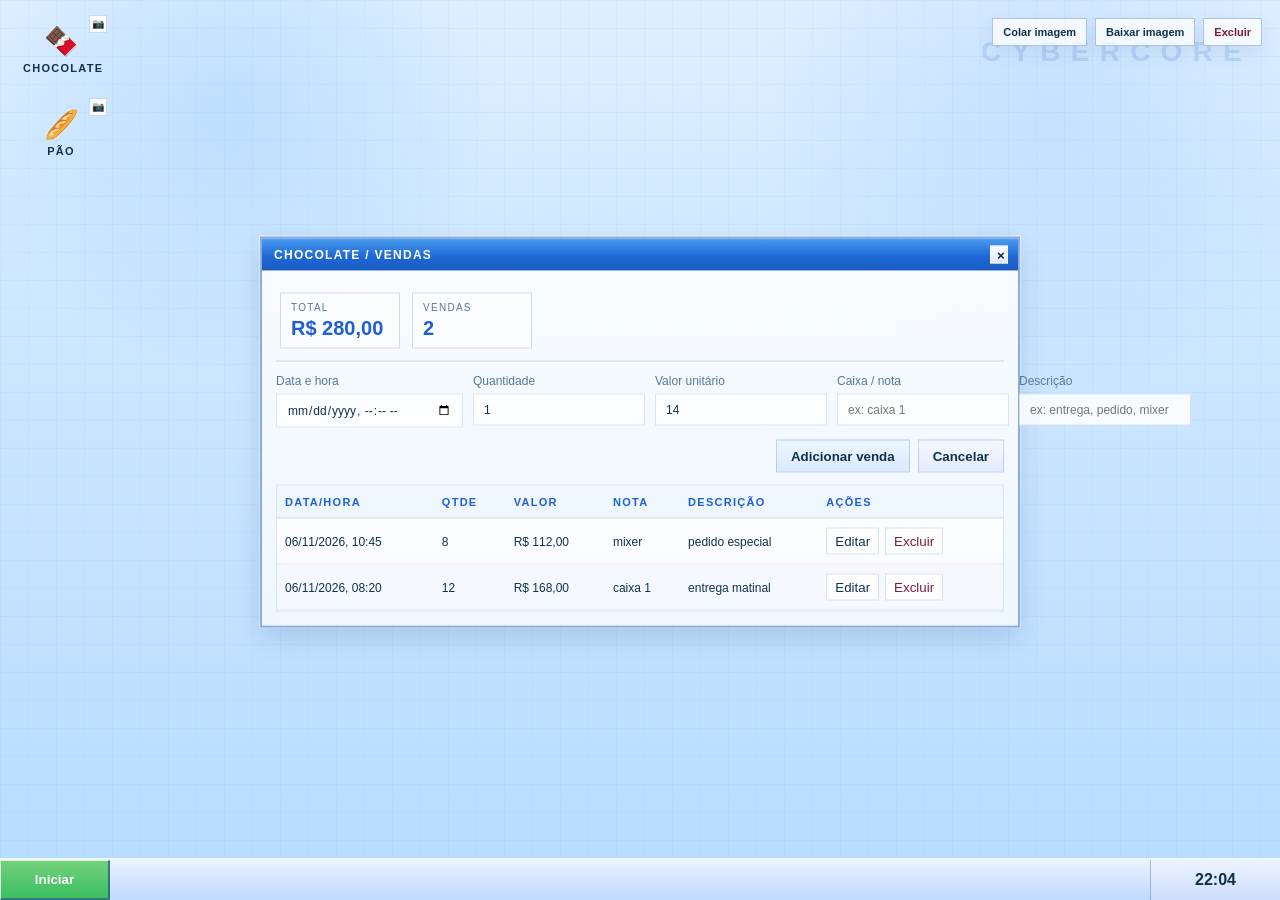
==== commit c4b561a6: "Add files via upload" ====
--- a/index.html
+++ b/index.html
@@ -1,1614 +1,923 @@
-<!DOCTYPE html>
-<html lang="pt-BR">
-<head>
-<meta charset="UTF-8">
-<meta name="viewport" content="width=device-width, initial-scale=1.0">
-<title>MÃ©todo Passo Leve | Bem-estar para Mulheres 60+</title>
-<link rel="preconnect" href="https://fonts.googleapis.com">
-<link href="https://fonts.googleapis.com/css2?family=Playfair+Display:ital,wght@0,400;0,600;0,700;1,400&family=Lato:wght@300;400;700&display=swap" rel="stylesheet">
-<style>
-  :root {
-    --verde: #5a8a6a;
-    --verde-claro: #8ab89a;
-    --verde-super-claro: #e8f4ec;
-    --bege: #f5f0e8;
-    --bege-escuro: #e8ddd0;
-    --dourado: #c9a96e;
-    --dourado-claro: #e8d5b0;
-    --branco: #fdfcfa;
-    --azul-claro: #d6e8f0;
-    --texto: #3a3530;
-    --texto-suave: #6b6560;
-    --sombra: rgba(90,138,106,0.15);
-  }
-
-  * { margin: 0; padding: 0; box-sizing: border-box; }
-
-  html { scroll-behavior: smooth; }
-
-  body {
-    font-family: 'Lato', sans-serif;
-    background: var(--branco);
-    color: var(--texto);
-    font-size: 18px;
-    line-height: 1.7;
-    overflow-x: hidden;
-  }
-
-  /* ===== HEADER ===== */
-  header {
-    position: fixed;
-    top: 0; left: 0; right: 0;
-    z-index: 1000;
-    background: rgba(253,252,250,0.97);
-    backdrop-filter: blur(8px);
-    border-bottom: 1px solid var(--bege-escuro);
-    padding: 14px 24px;
-    display: flex;
-    align-items: center;
-    justify-content: space-between;
-    box-shadow: 0 2px 20px rgba(0,0,0,0.06);
-  }
-
-  .logo {
-    font-family: 'Playfair Display', serif;
-    font-size: 1.4rem;
-    color: var(--verde);
-    font-weight: 700;
-    letter-spacing: 0.5px;
-  }
-  .logo span {
-    color: var(--dourado);
-  }
-
-  nav {
-    display: flex;
-    gap: 20px;
-    align-items: center;
-  }
-
-  nav a {
-    text-decoration: none;
-    color: var(--texto-suave);
-    font-size: 0.9rem;
-    font-weight: 700;
-    letter-spacing: 0.5px;
-    transition: color 0.2s;
-  }
-  nav a:hover { color: var(--verde); }
-
-  .nav-btn {
-    background: var(--verde);
-    color: white !important;
-    padding: 10px 20px;
-    border-radius: 30px;
-    font-size: 0.85rem !important;
-    transition: background 0.2s, transform 0.2s !important;
-  }
-  .nav-btn:hover {
-    background: var(--verde-claro) !important;
-    transform: translateY(-1px);
-  }
-
-  .hamburger {
-    display: none;
-    flex-direction: column;
-    gap: 5px;
-    cursor: pointer;
-    padding: 4px;
-  }
-  .hamburger span {
-    display: block;
-    width: 26px;
-    height: 2px;
-    background: var(--verde);
-    border-radius: 2px;
-    transition: 0.3s;
-  }
-
-  /* ===== HERO ===== */
-  #inicio {
-    min-height: 100vh;
-    background: linear-gradient(145deg, var(--verde-super-claro) 0%, var(--bege) 50%, var(--azul-claro) 100%);
-    display: flex;
-    align-items: center;
-    padding: 120px 24px 80px;
-    position: relative;
-    overflow: hidden;
-  }
-
-  #inicio::before {
-    content: '';
-    position: absolute;
-    top: -100px; right: -100px;
-    width: 500px; height: 500px;
-    border-radius: 50%;
-    background: radial-gradient(circle, rgba(201,169,110,0.12) 0%, transparent 70%);
-    pointer-events: none;
-  }
-
-  #inicio::after {
-    content: '';
-    position: absolute;
-    bottom: -80px; left: -80px;
-    width: 400px; height: 400px;
-    border-radius: 50%;
-    background: radial-gradient(circle, rgba(90,138,106,0.1) 0%, transparent 70%);
-    pointer-events: none;
-  }
-
-  .hero-container {
-    max-width: 1100px;
-    margin: 0 auto;
-    display: grid;
-    grid-template-columns: 1fr 1fr;
-    gap: 60px;
-    align-items: center;
-  }
-
-  .hero-text {
-    position: relative;
-    z-index: 2;
-  }
-
-  .hero-badge {
-    display: inline-block;
-    background: var(--dourado-claro);
-    color: var(--dourado);
-    border: 1px solid var(--dourado);
-    padding: 6px 18px;
-    border-radius: 30px;
-    font-size: 0.85rem;
-    font-weight: 700;
-    letter-spacing: 1px;
-    text-transform: uppercase;
-    margin-bottom: 24px;
-    opacity: 0;
-    animation: fadeUp 0.7s 0.2s forwards;
-  }
-
-  .hero-title {
-    font-family: 'Playfair Display', serif;
-    font-size: clamp(2rem, 4vw, 3rem);
-    line-height: 1.25;
-    color: var(--texto);
-    font-weight: 700;
-    margin-bottom: 22px;
-    opacity: 0;
-    animation: fadeUp 0.7s 0.4s forwards;
-  }
-
-  .hero-title em {
-    font-style: italic;
-    color: var(--verde);
-  }
-
-  .hero-subtitle {
-    font-size: 1.1rem;
-    color: var(--texto-suave);
-    line-height: 1.8;
-    margin-bottom: 36px;
-    opacity: 0;
-    animation: fadeUp 0.7s 0.6s forwards;
-  }
-
-  .hero-cta-group {
-    display: flex;
-    flex-direction: column;
-    gap: 14px;
-    opacity: 0;
-    animation: fadeUp 0.7s 0.8s forwards;
-  }
-
-  .btn-primary {
-    display: inline-flex;
-    align-items: center;
-    justify-content: center;
-    gap: 10px;
-    background: linear-gradient(135deg, var(--verde) 0%, var(--verde-claro) 100%);
-    color: white;
-    text-decoration: none;
-    padding: 18px 36px;
-    border-radius: 50px;
-    font-size: 1.1rem;
-    font-weight: 700;
-    letter-spacing: 0.3px;
-    box-shadow: 0 8px 30px var(--sombra);
-    transition: transform 0.25s, box-shadow 0.25s;
-    border: none;
-    cursor: pointer;
-    max-width: 380px;
-  }
-  .btn-primary:hover {
-    transform: translateY(-3px);
-    box-shadow: 0 14px 40px var(--sombra);
-  }
-
-  .btn-secondary {
-    display: inline-flex;
-    align-items: center;
-    justify-content: center;
-    gap: 10px;
-    background: white;
-    color: var(--verde);
-    text-decoration: none;
-    padding: 16px 36px;
-    border-radius: 50px;
-    font-size: 1.05rem;
-    font-weight: 700;
-    box-shadow: 0 4px 20px rgba(0,0,0,0.08);
-    transition: transform 0.25s, box-shadow 0.25s;
-    border: 2px solid var(--verde-claro);
-    cursor: pointer;
-    max-width: 380px;
-  }
-  .btn-secondary:hover {
-    transform: translateY(-2px);
-    box-shadow: 0 8px 30px rgba(0,0,0,0.12);
-  }
-
-  .hero-micro {
-    font-size: 0.9rem;
-    color: var(--texto-suave);
-    display: flex;
-    align-items: center;
-    gap: 8px;
-    flex-wrap: wrap;
-  }
-  .hero-micro span {
-    display: flex;
-    align-items: center;
-    gap: 4px;
-  }
-  .dot { color: var(--dourado); font-size: 1rem; }
-
-  .hero-image-wrap {
-    position: relative;
-    z-index: 2;
-    display: flex;
-    justify-content: center;
-    opacity: 0;
-    animation: fadeIn 1s 0.5s forwards;
-  }
-
-  .hero-image-card {
-    background: white;
-    border-radius: 28px;
-    padding: 10px;
-    box-shadow: 0 20px 60px rgba(90,138,106,0.2);
-    position: relative;
-    max-width: 400px;
-    width: 100%;
-  }
-
-  .hero-image-inner {
-    border-radius: 20px;
-    overflow: hidden;
-    background: linear-gradient(135deg, var(--verde-super-claro), var(--bege));
-    height: 440px;
-    display: flex;
-    align-items: center;
-    justify-content: center;
-    position: relative;
-  }
-
-  .hero-illustration {
-    width: 100%;
-    height: 100%;
-    object-fit: cover;
-    border-radius: 20px;
-  }
-
-  /* SVG illustration for hero */
-  .hero-svg-wrap {
-    width: 100%;
-    height: 100%;
-    display: flex;
-    align-items: center;
-    justify-content: center;
-    padding: 20px;
-  }
-
-  .hero-badge-float {
-    position: absolute;
-    bottom: -16px;
-    left: 50%;
-    transform: translateX(-50%);
-    background: white;
-    border-radius: 50px;
-    padding: 10px 22px;
-    box-shadow: 0 8px 30px rgba(0,0,0,0.1);
-    display: flex;
-    align-items: center;
-    gap: 8px;
-    white-space: nowrap;
-    font-size: 0.9rem;
-    font-weight: 700;
-    color: var(--verde);
-  }
-
-  /* ===== SECTIONS COMMON ===== */
-  section {
-    padding: 90px 24px;
-  }
-
-  .container {
-    max-width: 1060px;
-    margin: 0 auto;
-  }
-
-  .section-label {
-    display: inline-block;
-    font-size: 0.8rem;
-    font-weight: 700;
-    letter-spacing: 2px;
-    text-transform: uppercase;
-    color: var(--verde);
-    background: var(--verde-super-claro);
-    padding: 6px 16px;
-    border-radius: 30px;
-    margin-bottom: 18px;
-  }
-
-  .section-title {
-    font-family: 'Playfair Display', serif;
-    font-size: clamp(1.8rem, 3.5vw, 2.6rem);
-    line-height: 1.3;
-    color: var(--texto);
-    font-weight: 700;
-    margin-bottom: 18px;
-  }
-
-  .section-title em {
-    font-style: italic;
-    color: var(--verde);
-  }
-
-  .section-sub {
-    font-size: 1.05rem;
-    color: var(--texto-suave);
-    max-width: 640px;
-    line-height: 1.8;
-  }
-
-  /* ===== DOR ===== */
-  #dor {
-    background: var(--bege);
-  }
-
-  .dor-grid {
-    display: grid;
-    grid-template-columns: repeat(auto-fit, minmax(260px, 1fr));
-    gap: 20px;
-    margin: 48px 0;
-  }
-
-  .dor-item {
-    background: linear-gradient(135deg, #ffffff 0%, var(--branco) 100%);
-    border-radius: 20px;
-    padding: 26px 24px;
-    display: flex;
-    align-items: flex-start;
-    gap: 16px;
-    box-shadow: 0 4px 20px rgba(0,0,0,0.05);
-    border: 1px solid rgba(201,169,110,0.25);
-    border-left: 5px solid var(--dourado-claro);
-    transition: transform 0.25s, box-shadow 0.25s;
-  }
-  .dor-item:hover {
-    transform: translateY(-4px);
-    box-shadow: 0 12px 30px rgba(0,0,0,0.1);
-  }
-
-  .dor-icon {
-    width: 46px;
-    height: 46px;
-    border-radius: 50%;
-    background: var(--verde-super-claro);
-    display: flex;
-    align-items: center;
-    justify-content: center;
-    font-size: 1.45rem;
-    flex-shrink: 0;
-    margin-top: 0;
-    box-shadow: inset 0 0 0 1px rgba(90,138,106,0.12);
-  }
-
-  .dor-text {
-    font-size: 1rem;
-    color: var(--texto);
-    font-weight: 400;
-    line-height: 1.6;
-  }
-
-  .dor-conclusao {
-    background: linear-gradient(135deg, var(--verde) 0%, var(--verde-claro) 100%);
-    color: white;
-    border-radius: 20px;
-    padding: 36px 40px;
-    font-size: 1.15rem;
-    line-height: 1.8;
-    font-style: italic;
-    font-family: 'Playfair Display', serif;
-    position: relative;
-    overflow: hidden;
-  }
-  .dor-conclusao::before {
-    content: '"';
-    position: absolute;
-    top: -10px; left: 20px;
-    font-size: 8rem;
-    font-family: 'Playfair Display', serif;
-    opacity: 0.15;
-    line-height: 1;
-    color: white;
-  }
-
-  /* ===== SOLUÃ‡ÃƒO ===== */
-  #solucao {
-    background: var(--branco);
-  }
-
-  .solucao-intro {
-    background: var(--verde-super-claro);
-    border-radius: 20px;
-    padding: 36px 40px;
-    margin: 40px 0;
-    font-size: 1.1rem;
-    color: var(--texto);
-    line-height: 1.85;
-    border-left: 5px solid var(--verde);
-  }
-
-  .cards-grid {
-    display: grid;
-    grid-template-columns: repeat(auto-fit, minmax(280px, 1fr));
-    gap: 22px;
-    margin-top: 40px;
-  }
-
-  .card {
-    background: white;
-    border-radius: 20px;
-    padding: 32px 28px;
-    box-shadow: 0 6px 28px rgba(0,0,0,0.07);
-    border-top: 4px solid var(--verde);
-    transition: transform 0.25s, box-shadow 0.25s;
-    position: relative;
-    overflow: hidden;
-  }
-  .card::after {
-    content: '';
-    position: absolute;
-    bottom: 0; right: 0;
-    width: 80px; height: 80px;
-    background: var(--verde-super-claro);
-    border-radius: 50%;
-    transform: translate(30px, 30px);
-  }
-  .card:hover {
-    transform: translateY(-5px);
-    box-shadow: 0 16px 40px rgba(90,138,106,0.15);
-  }
-  .card-icon {
-    font-size: 2.2rem;
-    margin-bottom: 14px;
-    display: block;
-  }
-  .card-title {
-    font-family: 'Playfair Display', serif;
-    font-size: 1.15rem;
-    font-weight: 600;
-    color: var(--texto);
-    margin-bottom: 10px;
-  }
-  .card-desc {
-    font-size: 0.95rem;
-    color: var(--texto-suave);
-    line-height: 1.7;
-  }
-
-  /* ===== BENEFÃCIOS ===== */
-  #beneficios {
-    background: linear-gradient(160deg, var(--bege) 0%, var(--verde-super-claro) 100%);
-  }
-
-  .beneficios-grid {
-    display: grid;
-    grid-template-columns: repeat(auto-fit, minmax(240px, 1fr));
-    gap: 20px;
-    margin-top: 48px;
-  }
-
-  .beneficio-card {
-    background: white;
-    border-radius: 18px;
-    padding: 28px 24px;
-    display: flex;
-    gap: 16px;
-    align-items: flex-start;
-    box-shadow: 0 4px 18px rgba(0,0,0,0.06);
-    transition: transform 0.25s;
-  }
-  .beneficio-card:hover { transform: translateY(-4px); }
-
-  .beneficio-check {
-    width: 36px;
-    height: 36px;
-    border-radius: 50%;
-    background: linear-gradient(135deg, var(--verde), var(--verde-claro));
-    display: flex;
-    align-items: center;
-    justify-content: center;
-    color: white;
-    font-size: 1rem;
-    flex-shrink: 0;
-    margin-top: 2px;
-  }
-
-  .beneficio-text {
-    font-size: 1rem;
-    color: var(--texto);
-    line-height: 1.6;
-    font-weight: 400;
-  }
-
-  /* ===== PARA QUEM ===== */
-  #para-quem {
-    background: var(--branco);
-  }
-
-  .para-quem-layout {
-    display: grid;
-    grid-template-columns: 1fr 1fr;
-    gap: 60px;
-    align-items: center;
-    margin-top: 48px;
-  }
-
-  .para-quem-list {
-    list-style: none;
-    display: flex;
-    flex-direction: column;
-    gap: 16px;
-  }
-  .para-quem-list li {
-    display: flex;
-    align-items: flex-start;
-    gap: 14px;
-    font-size: 1.05rem;
-    color: var(--texto);
-    line-height: 1.6;
-    padding: 16px 20px;
-    background: var(--bege);
-    border-radius: 14px;
-    transition: background 0.2s;
-  }
-  .para-quem-list li:hover { background: var(--verde-super-claro); }
-  .para-quem-list li::before {
-    content: 'âœ“';
-    width: 28px;
-    height: 28px;
-    border-radius: 50%;
-    background: var(--dourado);
-    color: white;
-    display: flex;
-    align-items: center;
-    justify-content: center;
-    font-size: 0.85rem;
-    font-weight: 700;
-    flex-shrink: 0;
-    margin-top: 1px;
-  }
-
-  .para-quem-visual {
-    background: linear-gradient(135deg, var(--verde-super-claro), var(--bege));
-    border-radius: 28px;
-    padding: 48px 40px;
-    text-align: center;
-    position: relative;
-    overflow: hidden;
-  }
-
-  .para-quem-visual::before {
-    content: '';
-    position: absolute;
-    top: -60px; right: -60px;
-    width: 200px; height: 200px;
-    border-radius: 50%;
-    background: rgba(201,169,110,0.12);
-  }
-
-  .pq-icon-big {
-    font-size: 4rem;
-    margin-bottom: 20px;
-    display: block;
-  }
-
-  .pq-visual-title {
-    font-family: 'Playfair Display', serif;
-    font-size: 1.5rem;
-    color: var(--verde);
-    font-weight: 700;
-    margin-bottom: 12px;
-  }
-
-  .pq-visual-sub {
-    font-size: 1rem;
-    color: var(--texto-suave);
-    line-height: 1.7;
-  }
-
-  /* ===== COMO FUNCIONA ===== */
-  #como-funciona {
-    background: var(--bege);
-  }
-
-  .passos-row {
-    display: grid;
-    grid-template-columns: 1fr auto 1fr auto 1fr;
-    gap: 0;
-    align-items: start;
-    margin-top: 56px;
-  }
-
-  .passo {
-    text-align: center;
-    padding: 40px 28px;
-    background: white;
-    border-radius: 24px;
-    box-shadow: 0 8px 32px rgba(0,0,0,0.07);
-    position: relative;
-    transition: transform 0.25s;
-  }
-  .passo:hover { transform: translateY(-6px); }
-
-  .passo-num {
-    width: 56px;
-    height: 56px;
-    border-radius: 50%;
-    background: linear-gradient(135deg, var(--verde), var(--verde-claro));
-    color: white;
-    font-size: 1.4rem;
-    font-weight: 700;
-    font-family: 'Playfair Display', serif;
-    display: flex;
-    align-items: center;
-    justify-content: center;
-    margin: 0 auto 20px;
-    box-shadow: 0 6px 20px var(--sombra);
-  }
-
-  .passo-icon {
-    font-size: 2.4rem;
-    margin-bottom: 16px;
-    display: block;
-  }
-
-  .passo-title {
-    font-family: 'Playfair Display', serif;
-    font-size: 1.2rem;
-    color: var(--texto);
-    font-weight: 600;
-    margin-bottom: 12px;
-  }
-
-  .passo-desc {
-    font-size: 0.95rem;
-    color: var(--texto-suave);
-    line-height: 1.7;
-  }
-
-  .passo-arrow {
-    display: flex;
-    align-items: center;
-    justify-content: center;
-    padding: 0 10px;
-    margin-top: 40px;
-    color: var(--dourado);
-    font-size: 1.8rem;
-  }
-
-  /* ===== CONFIANÃ‡A ===== */
-  #confianca {
-    background: var(--branco);
-  }
-
-  .confianca-layout {
-    display: grid;
-    grid-template-columns: 1fr 1fr;
-    gap: 60px;
-    align-items: center;
-    margin-top: 48px;
-  }
-
-  .confianca-text-block .section-sub {
-    font-size: 1.1rem;
-    max-width: 100%;
-    margin-bottom: 32px;
-  }
-
-  .confianca-chips {
-    display: flex;
-    flex-wrap: wrap;
-    gap: 12px;
-  }
-
-  .chip {
-    display: flex;
-    align-items: center;
-    gap: 8px;
-    background: var(--verde-super-claro);
-    color: var(--verde);
-    border: 1.5px solid var(--verde-claro);
-    padding: 10px 18px;
-    border-radius: 30px;
-    font-size: 0.95rem;
-    font-weight: 700;
-    transition: background 0.2s, transform 0.2s;
-  }
-  .chip:hover {
-    background: var(--verde);
-    color: white;
-    transform: translateY(-2px);
-  }
-
-  .confianca-quote {
-    background: linear-gradient(135deg, var(--bege) 0%, var(--dourado-claro) 100%);
-    border-radius: 24px;
-    padding: 48px 40px;
-    position: relative;
-    overflow: hidden;
-  }
-
-  .confianca-quote::before {
-    content: 'â';
-    position: absolute;
-    top: 10px; left: 24px;
-    font-size: 5rem;
-    color: var(--dourado);
-    opacity: 0.3;
-    font-family: serif;
-    line-height: 1;
-  }
-
-  .cq-text {
-    font-family: 'Playfair Display', serif;
-    font-size: 1.2rem;
-    color: var(--texto);
-    line-height: 1.8;
-    font-style: italic;
-    position: relative;
-    z-index: 1;
-  }
-
-  .cq-author {
-    margin-top: 20px;
-    font-size: 0.9rem;
-    color: var(--texto-suave);
-    font-weight: 700;
-    text-transform: uppercase;
-    letter-spacing: 1px;
-  }
-
-  /* ===== CTA SECTION ===== */
-  #cta {
-    background: linear-gradient(145deg, var(--verde) 0%, #3d6b50 100%);
-    position: relative;
-    overflow: hidden;
-  }
-
-  #cta::before {
-    content: '';
-    position: absolute;
-    top: -100px; right: -100px;
-    width: 400px; height: 400px;
-    border-radius: 50%;
-    background: rgba(255,255,255,0.05);
-  }
-  #cta::after {
-    content: '';
-    position: absolute;
-    bottom: -80px; left: -80px;
-    width: 320px; height: 320px;
-    border-radius: 50%;
-    background: rgba(255,255,255,0.05);
-  }
-
-  .cta-inner {
-    text-align: center;
-    position: relative;
-    z-index: 2;
-    max-width: 700px;
-    margin: 0 auto;
-  }
-
-  .cta-inner .section-label {
-    background: rgba(255,255,255,0.2);
-    color: var(--dourado-claro);
-    border: 1px solid rgba(255,255,255,0.3);
-  }
-
-  .cta-title {
-    font-family: 'Playfair Display', serif;
-    font-size: clamp(1.8rem, 4vw, 2.8rem);
-    color: white;
-    font-weight: 700;
-    line-height: 1.3;
-    margin-bottom: 20px;
-  }
-
-  .cta-sub {
-    font-size: 1.1rem;
-    color: rgba(255,255,255,0.85);
-    line-height: 1.8;
-    margin-bottom: 40px;
-  }
-
-  .btn-whatsapp {
-    display: inline-flex;
-    align-items: center;
-    justify-content: center;
-    gap: 12px;
-    background: #25D366;
-    color: white;
-    text-decoration: none;
-    padding: 20px 44px;
-    border-radius: 50px;
-    font-size: 1.2rem;
-    font-weight: 700;
-    box-shadow: 0 8px 40px rgba(37,211,102,0.4);
-    transition: transform 0.25s, box-shadow 0.25s;
-    letter-spacing: 0.3px;
-  }
-  .btn-whatsapp:hover {
-    transform: translateY(-3px) scale(1.02);
-    box-shadow: 0 16px 50px rgba(37,211,102,0.5);
-  }
-
-  .whatsapp-icon {
-    width: 28px;
-    height: 28px;
-  }
-
-  .cta-guarantee {
-    margin-top: 24px;
-    display: flex;
-    align-items: center;
-    justify-content: center;
-    gap: 10px;
-    font-size: 0.9rem;
-    color: rgba(255,255,255,0.7);
-  }
-
-  /* ===== FAQ ===== */
-  #faq {
-    background: var(--bege);
-  }
-
-  .faq-list {
-    margin-top: 48px;
-    display: flex;
-    flex-direction: column;
-    gap: 14px;
-    max-width: 780px;
-  }
-
-  .faq-item {
-    background: white;
-    border-radius: 16px;
-    overflow: hidden;
-    box-shadow: 0 4px 18px rgba(0,0,0,0.06);
-    border: 1px solid var(--bege-escuro);
-  }
-
-  .faq-question {
-    width: 100%;
-    background: none;
-    border: none;
-    padding: 22px 28px;
-    text-align: left;
-    font-family: 'Lato', sans-serif;
-    font-size: 1.05rem;
-    font-weight: 700;
-    color: var(--texto);
-    cursor: pointer;
-    display: flex;
-    align-items: center;
-    justify-content: space-between;
-    gap: 16px;
-    transition: background 0.2s;
-    line-height: 1.5;
-  }
-  .faq-question:hover { background: var(--verde-super-claro); }
-
-  .faq-chevron {
-    width: 28px;
-    height: 28px;
-    border-radius: 50%;
-    background: var(--verde-super-claro);
-    color: var(--verde);
-    display: flex;
-    align-items: center;
-    justify-content: center;
-    flex-shrink: 0;
-    font-size: 1rem;
-    transition: transform 0.3s, background 0.3s;
-  }
-
-  .faq-item.open .faq-chevron {
-    transform: rotate(180deg);
-    background: var(--verde);
-    color: white;
-  }
-
-  .faq-answer {
-    max-height: 0;
-    overflow: hidden;
-    transition: max-height 0.4s ease, padding 0.3s;
-    padding: 0 28px;
-    font-size: 1rem;
-    color: var(--texto-suave);
-    line-height: 1.8;
-  }
-
-  .faq-item.open .faq-answer {
-    max-height: 200px;
-    padding: 0 28px 22px;
-  }
-
-  /* ===== FOOTER ===== */
-  footer {
-    background: var(--texto);
-    color: rgba(255,255,255,0.8);
-    padding: 56px 24px 40px;
-    text-align: center;
-  }
-
-  .footer-logo {
-    font-family: 'Playfair Display', serif;
-    font-size: 1.6rem;
-    color: white;
-    font-weight: 700;
-    margin-bottom: 12px;
-  }
-  .footer-logo span { color: var(--dourado-claro); }
-
-  .footer-tagline {
-    font-size: 0.95rem;
-    color: rgba(255,255,255,0.6);
-    margin-bottom: 32px;
-  }
-
-  .footer-divider {
-    border: none;
-    border-top: 1px solid rgba(255,255,255,0.12);
-    margin: 28px auto;
-    max-width: 500px;
-  }
-
-  .footer-aviso {
-    font-size: 0.82rem;
-    color: rgba(255,255,255,0.45);
-    max-width: 700px;
-    margin: 0 auto 20px;
-    line-height: 1.7;
-  }
-
-  .footer-copy {
-    font-size: 0.8rem;
-    color: rgba(255,255,255,0.35);
-  }
-
-  /* ===== WHATSAPP FLUTUANTE ===== */
-  .whatsapp-float {
-    position: fixed;
-    bottom: 28px;
-    right: 28px;
-    z-index: 9999;
-    text-decoration: none;
-  }
-
-  .whatsapp-float-btn {
-    width: 64px;
-    height: 64px;
-    border-radius: 50%;
-    background: #25D366;
-    display: flex;
-    align-items: center;
-    justify-content: center;
-    box-shadow: 0 6px 28px rgba(37,211,102,0.5);
-    transition: transform 0.25s, box-shadow 0.25s;
-    animation: pulse 2s infinite;
-  }
-  .whatsapp-float-btn:hover {
-    transform: scale(1.12);
-    box-shadow: 0 10px 36px rgba(37,211,102,0.6);
-    animation: none;
-  }
-
-  .whatsapp-float-label {
-    position: absolute;
-    right: 74px;
-    top: 50%;
-    transform: translateY(-50%);
-    background: var(--texto);
-    color: white;
-    padding: 8px 14px;
-    border-radius: 8px;
-    font-size: 0.82rem;
-    font-weight: 700;
-    white-space: nowrap;
-    opacity: 0;
-    pointer-events: none;
-    transition: opacity 0.3s;
-  }
-  .whatsapp-float:hover .whatsapp-float-label { opacity: 1; }
-  .whatsapp-float-label::after {
-    content: '';
-    position: absolute;
-    top: 50%; right: -6px;
-    transform: translateY(-50%);
-    border: 6px solid transparent;
-    border-left-color: var(--texto);
-    border-right: 0;
-  }
-
-  /* ===== ANIMATIONS ===== */
-  @keyframes fadeUp {
-    from { opacity: 0; transform: translateY(24px); }
-    to { opacity: 1; transform: translateY(0); }
-  }
-  @keyframes fadeIn {
-    from { opacity: 0; transform: scale(0.96); }
-    to { opacity: 1; transform: scale(1); }
-  }
-  @keyframes pulse {
-    0%, 100% { box-shadow: 0 6px 28px rgba(37,211,102,0.5); }
-    50% { box-shadow: 0 6px 40px rgba(37,211,102,0.75); }
-  }
-
-  .reveal {
-    opacity: 0;
-    transform: translateY(30px);
-    transition: opacity 0.7s ease, transform 0.7s ease;
-  }
-  .reveal.visible {
-    opacity: 1;
-    transform: translateY(0);
-  }
-
-  /* ===== MOBILE NAV ===== */
-  .mobile-menu {
-    display: none;
-    position: fixed;
-    top: 0; left: 0; right: 0; bottom: 0;
-    background: rgba(253,252,250,0.98);
-    z-index: 999;
-    flex-direction: column;
-    align-items: center;
-    justify-content: center;
-    gap: 32px;
-    padding: 40px;
-  }
-  .mobile-menu.open { display: flex; }
-  .mobile-menu a {
-    text-decoration: none;
-    font-size: 1.3rem;
-    color: var(--texto);
-    font-weight: 700;
-    font-family: 'Playfair Display', serif;
-    transition: color 0.2s;
-  }
-  .mobile-menu a:hover { color: var(--verde); }
-  .mobile-menu-close {
-    position: absolute;
-    top: 24px; right: 24px;
-    background: none;
-    border: none;
-    font-size: 1.8rem;
-    color: var(--texto-suave);
-    cursor: pointer;
-    padding: 8px;
-  }
-
-  /* ===== RESPONSIVE ===== */
-  @media (max-width: 900px) {
-    nav { display: none; }
-    .hamburger { display: flex; }
-    .hero-container { grid-template-columns: 1fr; gap: 40px; }
-    .hero-image-wrap { order: -1; }
-    .hero-image-inner { height: 320px; }
-    .para-quem-layout { grid-template-columns: 1fr; }
-    .confianca-layout { grid-template-columns: 1fr; }
-    .passos-row { grid-template-columns: 1fr; gap: 16px; }
-    .passo-arrow { display: none; }
-    #inicio { text-align: center; }
-    .hero-micro { justify-content: center; }
-    .hero-cta-group { align-items: center; }
-  }
-
-  @media (max-width: 600px) {
-    body { font-size: 16px; }
-    section { padding: 70px 20px; }
-    .dor-grid { grid-template-columns: 1fr; }
-    .cards-grid { grid-template-columns: 1fr; }
-    .beneficios-grid { grid-template-columns: 1fr; }
-    .dor-conclusao { padding: 28px 24px; }
-    .solucao-intro { padding: 28px 24px; }
-    .faq-list { max-width: 100%; }
-    .btn-primary, .btn-secondary { width: 100%; max-width: 100%; }
-    .whatsapp-float { bottom: 18px; right: 18px; }
-    .confianca-quote { padding: 36px 28px; }
-    .para-quem-visual { padding: 36px 28px; }
-  }
-</style>
-</head>
-<body>
-
-<!-- HEADER -->
-<header>
-  <div class="logo">Passo <span>Leve</span></div>
-  <nav>
-    <a href="#solucao">O MÃ©todo</a>
-    <a href="#beneficios">BenefÃ­cios</a>
-    <a href="#como-funciona">Como Funciona</a>
-    <a href="#faq">DÃºvidas</a>
-    <a href="https://wa.me/5517992062060?text=Gostaria%20de%20saber%20sobre%20o%20M%C3%A9todo%20Passo%20Leve" class="nav-btn" target="_blank">Falar no WhatsApp</a>
-  </nav>
-  <div class="hamburger" id="hamburger" aria-label="Menu">
-    <span></span><span></span><span></span>
-  </div>
-</header>
-
-<!-- MOBILE MENU -->
-<div class="mobile-menu" id="mobileMenu">
-  <button class="mobile-menu-close" id="menuClose">âœ•</button>
-  <a href="#solucao" onclick="closeMobileMenu()">O MÃ©todo</a>
-  <a href="#beneficios" onclick="closeMobileMenu()">BenefÃ­cios</a>
-  <a href="#como-funciona" onclick="closeMobileMenu()">Como Funciona</a>
-  <a href="#faq" onclick="closeMobileMenu()">DÃºvidas</a>
-  <a href="https://wa.me/5517992062060?text=Gostaria%20de%20saber%20sobre%20o%20M%C3%A9todo%20Passo%20Leve" target="_blank" onclick="closeMobileMenu()" style="color:var(--verde)">ðŸ“± Falar no WhatsApp</a>
-</div>
-
-<!-- HERO -->
-<section id="inicio">
-  <div class="hero-container">
-    <div class="hero-text">
-      <div class="hero-badge">âœ¦ Programa para Mulheres 60+</div>
-      <h1 class="hero-title">
-        Volte a caminhar com mais <em>leveza, disposiÃ§Ã£o</em> e confianÃ§a depois dos 60
-      </h1>
-      <p class="hero-subtitle">
-        Um programa simples com alimentaÃ§Ã£o equilibrada, exercÃ­cios leves e acompanhamento pelo WhatsApp para ajudar mulheres 60+ a cuidarem melhor do corpo sem sair de casa.
-      </p>
-      <div class="hero-cta-group">
-        <a href="https://wa.me/5517992062060?text=Gostaria%20de%20saber%20sobre%20o%20M%C3%A9todo%20Passo%20Leve" class="btn-primary" target="_blank">
-          <svg class="whatsapp-icon" viewBox="0 0 24 24" fill="white" xmlns="http://www.w3.org/2000/svg"><path d="M17.472 14.382c-.297-.149-1.758-.867-2.03-.967-.273-.099-.471-.148-.67.15-.197.297-.767.966-.94 1.164-.173.199-.347.223-.644.075-.297-.15-1.255-.463-2.39-1.475-.883-.788-1.48-1.761-1.653-2.059-.173-.297-.018-.458.13-.606.134-.133.298-.347.446-.52.149-.174.198-.298.298-.497.099-.198.05-.371-.025-.52-.075-.149-.669-1.612-.916-2.207-.242-.579-.487-.5-.669-.51-.173-.008-.371-.01-.57-.01-.198 0-.52.074-.792.372-.272.297-1.04 1.016-1.04 2.479 0 1.462 1.065 2.875 1.213 3.074.149.198 2.096 3.2 5.077 4.487.709.306 1.262.489 1.694.625.712.227 1.36.195 1.871.118.571-.085 1.758-.719 2.006-1.413.248-.694.248-1.289.173-1.413-.074-.124-.272-.198-.57-.347m-5.421 7.403h-.004a9.87 9.87 0 01-5.031-1.378l-.361-.214-3.741.982.998-3.648-.235-.374a9.86 9.86 0 01-1.51-5.26c.001-5.45 4.436-9.884 9.888-9.884 2.64 0 5.122 1.03 6.988 2.898a9.825 9.825 0 012.893 6.994c-.003 5.45-4.437 9.884-9.885 9.884m8.413-18.297A11.815 11.815 0 0012.05 0C5.495 0 .16 5.335.157 11.892c0 2.096.547 4.142 1.588 5.945L.057 24l6.305-1.654a11.882 11.882 0 005.683 1.448h.005c6.554 0 11.89-5.335 11.893-11.893a11.821 11.821 0 00-3.48-8.413z"/></svg>
-          Quero saber como funciona
-        </a>
-        <div class="hero-micro">
-          <span>ðŸ“± Atendimento pelo WhatsApp</span>
-          <span class="dot">â€¢</span>
-          <span>ðŸ  Rotina leve em casa</span>
-          <span class="dot">â€¢</span>
-          <span>ðŸ’š Acompanhamento prÃ³ximo</span>
-        </div>
-      </div>
-    </div>
-    <div class="hero-image-wrap">
-      <div class="hero-image-card">
-        <div class="hero-image-inner">
-          <img
-            src="assets/imagem-1.png"
-            alt="Mulher idosa sorrindo durante atendimento com profissional de saude"
-            class="hero-illustration"
-          >
-        </div>
-        <div class="hero-badge-float">
-          <span>ðŸŒ¿</span>
-          <span>Bem-estar depois dos 60</span>
-        </div>
-      </div>
-    </div>
-  </div>
-</section>
-
-<!-- DOR -->
-<section id="dor">
-  <div class="container">
-    <div class="reveal">
-      <span class="section-label">VocÃª se identifica?</span>
-      <h2 class="section-title">Alguma dessas situaÃ§Ãµes faz parte da <em>sua rotina?</em></h2>
-    </div>
-    <div class="dor-grid reveal">
-      <div class="dor-item">
-        <span class="dor-icon">ðŸ˜®â€ðŸ’¨</span>
-        <p class="dor-text">Sente <strong>cansaÃ§o</strong> ao caminhar, mesmo em distÃ¢ncias curtas</p>
-      </div>
-      <div class="dor-item">
-        <span class="dor-icon">ðŸª‘</span>
-        <p class="dor-text">Tem <strong>dificuldade para levantar</strong> do sofÃ¡ ou da cadeira</p>
-      </div>
-      <div class="dor-item">
-        <span class="dor-icon">ðŸ¦µ</span>
-        <p class="dor-text">Percebe as <strong>pernas mais fracas</strong> do que antes</p>
-      </div>
-      <div class="dor-item">
-        <span class="dor-icon">ðŸŒ¤ï¸</span>
-        <p class="dor-text">Acorda sem <strong>disposiÃ§Ã£o</strong> para fazer as coisas do dia a dia</p>
-      </div>
-      <div class="dor-item">
-        <span class="dor-icon">ðŸ¤²</span>
-        <p class="dor-text">Sente <strong>inseguranÃ§a</strong> para se movimentar com medo de cair</p>
-      </div>
-      <div class="dor-item">
-        <span class="dor-icon">ðŸ¥—</span>
-        <p class="dor-text">Fica em dÃºvida sobre <strong>o que comer</strong> para se sentir melhor</p>
-      </div>
-      <div class="dor-item">
-        <span class="dor-icon">ðŸ’š</span>
-        <p class="dor-text">Tem <strong>medo de depender</strong> de outras pessoas em atividades simples</p>
-      </div>
-      <div class="dor-item">
-        <span class="dor-icon">â°</span>
-        <p class="dor-text">Pensa que <strong>jÃ¡ passou da hora</strong> de cuidar melhor da saÃºde</p>
-      </div>
-    </div>
-    <div class="dor-conclusao reveal">
-      VocÃª nÃ£o precisa aceitar isso como parte normal da idade. Com orientaÃ§Ã£o, cuidado e passos simples, Ã© possÃ­vel comeÃ§ar uma nova rotina, no seu ritmo e do seu jeito.
-    </div>
-  </div>
-</section>
-
-<!-- SOLUÃ‡ÃƒO -->
-<section id="solucao">
-  <div class="container">
-    <div class="reveal">
-      <span class="section-label">A soluÃ§Ã£o</span>
-      <h2 class="section-title">ConheÃ§a o <em>MÃ©todo Passo Leve</em></h2>
-    </div>
-    <div class="solucao-intro reveal">
-      O MÃ©todo Passo Leve Ã© um acompanhamento pensado para mulheres acima de 60 anos que querem cuidar da alimentaÃ§Ã£o, fortalecer o corpo e criar uma rotina mais saudÃ¡vel de forma <strong>leve, simples e segura</strong>.
-    </div>
-    <div class="cards-grid">
-      <div class="card reveal">
-        <span class="card-icon">ðŸ¥¦</span>
-        <div class="card-title">Plano Alimentar Simples</div>
-        <p class="card-desc">OrientaÃ§Ãµes prÃ¡ticas de alimentaÃ§Ã£o equilibrada, sem dietas radicais ou restriÃ§Ãµes desnecessÃ¡rias.</p>
-      </div>
-      <div class="card reveal">
-        <span class="card-icon">ðŸš¶â€â™€ï¸</span>
-        <div class="card-title">ExercÃ­cios Leves em Casa</div>
-        <p class="card-desc">Movimentos adaptados para mulheres 60+, seguros e pensados para fortalecer o corpo no seu ritmo.</p>
-      </div>
-      <div class="card reveal">
-        <span class="card-icon">ðŸ“±</span>
-        <div class="card-title">Acompanhamento pelo WhatsApp</div>
-        <p class="card-desc">VocÃª nÃ£o fica sozinha. Tudo acontece pelo WhatsApp, de forma prÃ³xima e acolhedora.</p>
-      </div>
-      <div class="card reveal">
-        <span class="card-icon">ðŸ“‹</span>
-        <div class="card-title">OrientaÃ§Ãµes Passo a Passo</div>
-        <p class="card-desc">Cada etapa explicada com clareza, para que vocÃª se sinta segura do inÃ­cio ao fim.</p>
-      </div>
-      <div class="card reveal">
-        <span class="card-icon">ðŸ‘©â€ðŸ¦³</span>
-        <div class="card-title">Rotina Adaptada para 60+</div>
-        <p class="card-desc">Tudo pensado especialmente para a fase de vida de mulheres acima de 60 anos.</p>
-      </div>
-      <div class="card reveal">
-        <span class="card-icon">ðŸ’¬</span>
-        <div class="card-title">Suporte para Suas DÃºvidas</div>
-        <p class="card-desc">Pode perguntar Ã  vontade. O suporte Ã© prÃ³ximo e vocÃª serÃ¡ ouvida com atenÃ§Ã£o.</p>
-      </div>
-    </div>
-  </div>
-</section>
-
-<!-- BENEFÃCIOS -->
-<section id="beneficios">
-  <div class="container">
-    <div class="reveal" style="text-align:center; margin-bottom: 16px;">
-      <span class="section-label">O que vocÃª pode sentir</span>
-      <h2 class="section-title">O que vocÃª pode sentir ao comeÃ§ar <em>uma rotina mais leve?</em></h2>
-      <p class="section-sub" style="margin: 0 auto;">Cada pessoa Ã© Ãºnica. Mas com dedicaÃ§Ã£o e cuidado, muitas mulheres relatam sentir mudanÃ§as positivas em sua rotina.</p>
-    </div>
-    <div class="beneficios-grid">
-      <div class="beneficio-card reveal">
-        <div class="beneficio-check">âœ“</div>
-        <p class="beneficio-text"><strong>Mais disposiÃ§Ã£o</strong> para as atividades do dia a dia</p>
-      </div>
-      <div class="beneficio-card reveal">
-        <div class="beneficio-check">âœ“</div>
-        <p class="beneficio-text"><strong>Mais seguranÃ§a</strong> para caminhar e se movimentar</p>
-      </div>
-      <div class="beneficio-card reveal">
-        <div class="beneficio-check">âœ“</div>
-        <p class="beneficio-text"><strong>Mais confianÃ§a</strong> no prÃ³prio corpo</p>
-      </div>
-      <div class="beneficio-card reveal">
-        <div class="beneficio-check">âœ“</div>
-        <p class="beneficio-text"><strong>AlimentaÃ§Ã£o mais organizada</strong> e equilibrada</p>
-      </div>
-      <div class="beneficio-card reveal">
-        <div class="beneficio-check">âœ“</div>
-        <p class="beneficio-text"><strong>Corpo menos travado</strong> e com mais leveza</p>
-      </div>
-      <div class="beneficio-card reveal">
-        <div class="beneficio-check">âœ“</div>
-        <p class="beneficio-text"><strong>SensaÃ§Ã£o de cuidado</strong> e acompanhamento constante</p>
-      </div>
-      <div class="beneficio-card reveal">
-        <div class="beneficio-check">âœ“</div>
-        <p class="beneficio-text"><strong>Mais autonomia</strong> na rotina diÃ¡ria</p>
-      </div>
-      <div class="beneficio-card reveal">
-        <div class="beneficio-check">âœ“</div>
-        <p class="beneficio-text"><strong>Mais Ã¢nimo</strong> para aproveitar a famÃ­lia</p>
-      </div>
-    </div>
-  </div>
-</section>
-
-<!-- PARA QUEM -->
-<section id="para-quem">
-  <div class="container">
-    <div class="reveal">
-      <span class="section-label">Feito para vocÃª</span>
-      <h2 class="section-title">Esse mÃ©todo foi feito para vocÃª <em>seâ€¦</em></h2>
-    </div>
-    <div class="para-quem-layout">
-      <ul class="para-quem-list reveal">
-        <li>Tem mais de 60 anos e quer cuidar melhor da saÃºde</li>
-        <li>NÃ£o gosta ou nÃ£o pode ir Ã  academia</li>
-        <li>Quer comeÃ§ar devagar, sem pressa e sem pressÃ£o</li>
-        <li>Sente que precisa melhorar a alimentaÃ§Ã£o</li>
-        <li>Quer fortalecer o corpo com exercÃ­cios leves</li>
-        <li>Prefere receber orientaÃ§Ã£o pelo WhatsApp</li>
-        <li>Quer se sentir mais confiante e independente</li>
-        <li>Deseja uma rotina mais saudÃ¡vel e sustentÃ¡vel</li>
-      </ul>
-      <div class="para-quem-visual reveal">
-        <span class="pq-icon-big">ðŸŒº</span>
-        <div class="pq-visual-title">Um programa feito com carinho para mulheres 60+</div>
-        <p class="pq-visual-sub">Cada detalhe foi pensado para respeitar seu tempo, seu ritmo e sua fase de vida. VocÃª merece cuidado de verdade.</p>
-        <br>
-        <a href="https://wa.me/5517992062060?text=Gostaria%20de%20saber%20sobre%20o%20M%C3%A9todo%20Passo%20Leve" class="btn-primary" target="_blank" style="margin: 0 auto; margin-top:16px;">
-          Quero comeÃ§ar
-        </a>
-      </div>
-    </div>
-  </div>
-</section>
-
-<!-- COMO FUNCIONA -->
-<section id="como-funciona">
-  <div class="container">
-    <div class="reveal" style="text-align:center;">
-      <span class="section-label">Simples assim</span>
-      <h2 class="section-title">Como funciona <em>na prÃ¡tica?</em></h2>
-      <p class="section-sub" style="margin: 0 auto 16px;">Em apenas 3 passos simples vocÃª jÃ¡ comeÃ§a o seu caminho.</p>
-    </div>
-    <div class="passos-row">
-      <div class="passo reveal">
-        <div class="passo-num">1</div>
-        <span class="passo-icon">ðŸ“±</span>
-        <div class="passo-title">VocÃª chama no WhatsApp</div>
-        <p class="passo-desc">Clique em qualquer botÃ£o do site. A mensagem jÃ¡ vai pronta, Ã© sÃ³ enviar.</p>
-      </div>
-      <div class="passo-arrow">â†’</div>
-      <div class="passo reveal">
-        <div class="passo-num">2</div>
-        <span class="passo-icon">ðŸ—£ï¸</span>
-        <div class="passo-title">Entendemos sua rotina</div>
-        <p class="passo-desc">VocÃª recebe uma orientaÃ§Ã£o inicial simples para entender qual caminho faz mais sentido para vocÃª.</p>
-      </div>
-      <div class="passo-arrow">â†’</div>
-      <div class="passo reveal">
-        <div class="passo-num">3</div>
-        <span class="passo-icon">ðŸŒ¿</span>
-        <div class="passo-title">ComeÃ§a o acompanhamento</div>
-        <p class="passo-desc">VocÃª recebe orientaÃ§Ãµes de alimentaÃ§Ã£o, exercÃ­cios leves e acompanhamento para seguir com mais seguranÃ§a.</p>
-      </div>
-    </div>
-    <div style="text-align:center; margin-top:52px;" class="reveal">
-      <a href="https://wa.me/5517992062060?text=Gostaria%20de%20saber%20sobre%20o%20M%C3%A9todo%20Passo%20Leve" class="btn-primary" target="_blank" style="margin: 0 auto;">
-        <svg class="whatsapp-icon" viewBox="0 0 24 24" fill="white" xmlns="http://www.w3.org/2000/svg"><path d="M17.472 14.382c-.297-.149-1.758-.867-2.03-.967-.273-.099-.471-.148-.67.15-.197.297-.767.966-.94 1.164-.173.199-.347.223-.644.075-.297-.15-1.255-.463-2.39-1.475-.883-.788-1.48-1.761-1.653-2.059-.173-.297-.018-.458.13-.606.134-.133.298-.347.446-.52.149-.174.198-.298.298-.497.099-.198.05-.371-.025-.52-.075-.149-.669-1.612-.916-2.207-.242-.579-.487-.5-.669-.51-.173-.008-.371-.01-.57-.01-.198 0-.52.074-.792.372-.272.297-1.04 1.016-1.04 2.479 0 1.462 1.065 2.875 1.213 3.074.149.198 2.096 3.2 5.077 4.487.709.306 1.262.489 1.694.625.712.227 1.36.195 1.871.118.571-.085 1.758-.719 2.006-1.413.248-.694.248-1.289.173-1.413-.074-.124-.272-.198-.57-.347m-5.421 7.403h-.004a9.87 9.87 0 01-5.031-1.378l-.361-.214-3.741.982.998-3.648-.235-.374a9.86 9.86 0 01-1.51-5.26c.001-5.45 4.436-9.884 9.888-9.884 2.64 0 5.122 1.03 6.988 2.898a9.825 9.825 0 012.893 6.994c-.003 5.45-4.437 9.884-9.885 9.884m8.413-18.297A11.815 11.815 0 0012.05 0C5.495 0 .16 5.335.157 11.892c0 2.096.547 4.142 1.588 5.945L.057 24l6.305-1.654a11.882 11.882 0 005.683 1.448h.005c6.554 0 11.89-5.335 11.893-11.893a11.821 11.821 0 00-3.48-8.413z"/></svg>
-        ComeÃ§ar agora pelo WhatsApp
-      </a>
-    </div>
-  </div>
-</section>
-
-<!-- CONFIANÃ‡A -->
-<section id="confianca">
-  <div class="container">
-    <div class="confianca-layout">
-      <div class="confianca-text-block reveal">
-        <span class="section-label">TransparÃªncia</span>
-        <h2 class="section-title">Cuidado de verdade, <em>sem exageros</em></h2>
-        <p class="section-sub">O MÃ©todo Passo Leve nÃ£o Ã© sobre dietas radicais, treinos difÃ­ceis ou promessas milagrosas. Ã‰ sobre comeÃ§ar com calma, respeitando seu corpo e criando uma rotina possÃ­vel para sua fase de vida.</p>
-        <div class="confianca-chips">
-          <div class="chip">ðŸ  Sem academia</div>
-          <div class="chip">ðŸ§˜ Sem exercÃ­cios pesados</div>
-          <div class="chip">ðŸ¥— Sem dieta maluca</div>
-          <div class="chip">ðŸ“± Atendimento no WhatsApp</div>
-          <div class="chip">ðŸ“‹ Passo a passo simples</div>
-          <div class="chip">ðŸ‘©â€ðŸ¦³ Pensado para 60+</div>
-        </div>
-      </div>
-      <div class="confianca-quote reveal">
-        <p class="cq-text">Toda mulher merece envelhecer com dignidade, autonomia e alegria. O cuidado com o corpo Ã© um ato de amor prÃ³prio â€” e nunca Ã© tarde para comeÃ§ar.</p>
-        <div class="cq-author">â€” Equipe MÃ©todo Passo Leve</div>
-      </div>
-    </div>
-  </div>
-</section>
-
-<!-- CTA -->
-<section id="cta">
-  <div class="container">
-    <div class="cta-inner reveal">
-      <span class="section-label">Primeiro passo</span>
-      <h2 class="cta-title">DÃª hoje o primeiro passo para uma <em style="font-style:italic;color:var(--dourado-claro)">rotina mais leve</em></h2>
-      <p class="cta-sub">Clique no botÃ£o abaixo e fale conosco pelo WhatsApp. A mensagem jÃ¡ vai pronta para vocÃª â€” Ã© simples assim.</p>
-      <a href="https://wa.me/5517992062060?text=Gostaria%20de%20saber%20sobre%20o%20M%C3%A9todo%20Passo%20Leve" class="btn-whatsapp" target="_blank">
-        <svg class="whatsapp-icon" viewBox="0 0 24 24" fill="white" xmlns="http://www.w3.org/2000/svg"><path d="M17.472 14.382c-.297-.149-1.758-.867-2.03-.967-.273-.099-.471-.148-.67.15-.197.297-.767.966-.94 1.164-.173.199-.347.223-.644.075-.297-.15-1.255-.463-2.39-1.475-.883-.788-1.48-1.761-1.653-2.059-.173-.297-.018-.458.13-.606.134-.133.298-.347.446-.52.149-.174.198-.298.298-.497.099-.198.05-.371-.025-.52-.075-.149-.669-1.612-.916-2.207-.242-.579-.487-.5-.669-.51-.173-.008-.371-.01-.57-.01-.198 0-.52.074-.792.372-.272.297-1.04 1.016-1.04 2.479 0 1.462 1.065 2.875 1.213 3.074.149.198 2.096 3.2 5.077 4.487.709.306 1.262.489 1.694.625.712.227 1.36.195 1.871.118.571-.085 1.758-.719 2.006-1.413.248-.694.248-1.289.173-1.413-.074-.124-.272-.198-.57-.347m-5.421 7.403h-.004a9.87 9.87 0 01-5.031-1.378l-.361-.214-3.741.982.998-3.648-.235-.374a9.86 9.86 0 01-1.51-5.26c.001-5.45 4.436-9.884 9.888-9.884 2.64 0 5.122 1.03 6.988 2.898a9.825 9.825 0 012.893 6.994c-.003 5.45-4.437 9.884-9.885 9.884m8.413-18.297A11.815 11.815 0 0012.05 0C5.495 0 .16 5.335.157 11.892c0 2.096.547 4.142 1.588 5.945L.057 24l6.305-1.654a11.882 11.882 0 005.683 1.448h.005c6.554 0 11.89-5.335 11.893-11.893a11.821 11.821 0 00-3.48-8.413z"/></svg>
-        Falar no WhatsApp agora
-      </a>
-      <div class="cta-guarantee">
-        <span>ðŸ”’ Conversa privada</span>
-        <span>â€¢</span>
-        <span>ðŸ’¬ Sem compromisso</span>
-        <span>â€¢</span>
-        <span>ðŸŒ¿ Atendimento humanizado</span>
-      </div>
-    </div>
-  </div>
-</section>
-
-<!-- FAQ -->
-<section id="faq">
-  <div class="container">
-    <div class="reveal">
-      <span class="section-label">DÃºvidas</span>
-      <h2 class="section-title">Perguntas <em>frequentes</em></h2>
-    </div>
-    <div class="faq-list">
-      <div class="faq-item reveal">
-        <button class="faq-question" onclick="toggleFaq(this)">
-          Preciso ir para a academia?
-          <span class="faq-chevron">â–¼</span>
-        </button>
-        <div class="faq-answer">
-          NÃ£o. O MÃ©todo Passo Leve foi pensado para ser feito em casa, com movimentos simples e orientaÃ§Ã£o. VocÃª nÃ£o precisa de academia, equipamentos caros ou sair de casa para fazer parte.
-        </div>
-      </div>
-      <div class="faq-item reveal">
-        <button class="faq-question" onclick="toggleFaq(this)">
-          Ã‰ indicado para mulheres acima de 60 anos?
-          <span class="faq-chevron">â–¼</span>
-        </button>
-        <div class="faq-answer">
-          Sim. Toda a comunicaÃ§Ã£o e proposta do mÃ©todo foram pensadas para mulheres 60+ que querem comeÃ§ar com calma, respeitando o ritmo e as necessidades do corpo nessa fase da vida.
-        </div>
-      </div>
-      <div class="faq-item reveal">
-        <button class="faq-question" onclick="toggleFaq(this)">
-          Vou receber acompanhamento?
-          <span class="faq-chevron">â–¼</span>
-        </button>
-        <div class="faq-answer">
-          Sim. O acompanhamento acontece pelo WhatsApp, de forma prÃ¡tica e prÃ³xima. VocÃª nÃ£o fica sozinha durante o processo.
-        </div>
-      </div>
-      <div class="faq-item reveal">
-        <button class="faq-question" onclick="toggleFaq(this)">
-          Ã‰ uma dieta muito difÃ­cil?
-          <span class="faq-chevron">â–¼</span>
-        </button>
-        <div class="faq-answer">
-          NÃ£o. A ideia Ã© organizar melhor a alimentaÃ§Ã£o com orientaÃ§Ãµes simples, sem radicalismo. Sem restriÃ§Ãµes absurdas, sem passar fome e sem abrir mÃ£o do que vocÃª gosta de verdade.
-        </div>
-      </div>
-      <div class="faq-item reveal">
-        <button class="faq-question" onclick="toggleFaq(this)">
-          Como faÃ§o para saber mais?
-          <span class="faq-chevron">â–¼</span>
-        </button>
-        <div class="faq-answer">
-          Basta clicar em qualquer botÃ£o do WhatsApp no site. A mensagem jÃ¡ vai pronta â€” Ã© sÃ³ enviar. Vamos conversar com calma e sem pressa.
-        </div>
-      </div>
-    </div>
-    <div style="margin-top: 48px; text-align:center;" class="reveal">
-      <a href="https://wa.me/5517992062060?text=Gostaria%20de%20saber%20sobre%20o%20M%C3%A9todo%20Passo%20Leve" class="btn-secondary" target="_blank" style="margin:0 auto;">
-        Tenho outra dÃºvida â€” falar no WhatsApp
-      </a>
-    </div>
-  </div>
-</section>
-
-<!-- FOOTER -->
-<footer>
-  <div class="footer-logo">MÃ©todo Passo <span>Leve</span></div>
-  <p class="footer-tagline">Bem-estar, alimentaÃ§Ã£o equilibrada e movimento leve para mulheres 60+.</p>
-  <a href="https://wa.me/5517992062060?text=Gostaria%20de%20saber%20sobre%20o%20M%C3%A9todo%20Passo%20Leve" class="btn-whatsapp" target="_blank" style="margin:0 auto 32px;">
-    <svg class="whatsapp-icon" viewBox="0 0 24 24" fill="white" xmlns="http://www.w3.org/2000/svg"><path d="M17.472 14.382c-.297-.149-1.758-.867-2.03-.967-.273-.099-.471-.148-.67.15-.197.297-.767.966-.94 1.164-.173.199-.347.223-.644.075-.297-.15-1.255-.463-2.39-1.475-.883-.788-1.48-1.761-1.653-2.059-.173-.297-.018-.458.13-.606.134-.133.298-.347.446-.52.149-.174.198-.298.298-.497.099-.198.05-.371-.025-.52-.075-.149-.669-1.612-.916-2.207-.242-.579-.487-.5-.669-.51-.173-.008-.371-.01-.57-.01-.198 0-.52.074-.792.372-.272.297-1.04 1.016-1.04 2.479 0 1.462 1.065 2.875 1.213 3.074.149.198 2.096 3.2 5.077 4.487.709.306 1.262.489 1.694.625.712.227 1.36.195 1.871.118.571-.085 1.758-.719 2.006-1.413.248-.694.248-1.289.173-1.413-.074-.124-.272-.198-.57-.347m-5.421 7.403h-.004a9.87 9.87 0 01-5.031-1.378l-.361-.214-3.741.982.998-3.648-.235-.374a9.86 9.86 0 01-1.51-5.26c.001-5.45 4.436-9.884 9.888-9.884 2.64 0 5.122 1.03 6.988 2.898a9.825 9.825 0 012.893 6.994c-.003 5.45-4.437 9.884-9.885 9.884m8.413-18.297A11.815 11.815 0 0012.05 0C5.495 0 .16 5.335.157 11.892c0 2.096.547 4.142 1.588 5.945L.057 24l6.305-1.654a11.882 11.882 0 005.683 1.448h.005c6.554 0 11.89-5.335 11.893-11.893a11.821 11.821 0 00-3.48-8.413z"/></svg>
-    Falar no WhatsApp
-  </a>
-  <hr class="footer-divider">
-  <p class="footer-aviso">
-    âš ï¸ As orientaÃ§Ãµes deste programa nÃ£o substituem consulta mÃ©dica, nutricional ou fisioterapÃªutica individual. Antes de iniciar mudanÃ§as na alimentaÃ§Ã£o ou exercÃ­cios, consulte um profissional de saÃºde, especialmente se possuir alguma condiÃ§Ã£o especÃ­fica.
-  </p>
-  <p class="footer-copy">Â© 2025 MÃ©todo Passo Leve. Todos os direitos reservados.</p>
-</footer>
-
-<!-- WHATSAPP FLUTUANTE -->
-<a href="https://wa.me/5517992062060?text=Gostaria%20de%20saber%20sobre%20o%20M%C3%A9todo%20Passo%20Leve" class="whatsapp-float" target="_blank" aria-label="Falar no WhatsApp">
-  <div class="whatsapp-float-btn">
-    <svg width="34" height="34" viewBox="0 0 24 24" fill="white" xmlns="http://www.w3.org/2000/svg"><path d="M17.472 14.382c-.297-.149-1.758-.867-2.03-.967-.273-.099-.471-.148-.67.15-.197.297-.767.966-.94 1.164-.173.199-.347.223-.644.075-.297-.15-1.255-.463-2.39-1.475-.883-.788-1.48-1.761-1.653-2.059-.173-.297-.018-.458.13-.606.134-.133.298-.347.446-.52.149-.174.198-.298.298-.497.099-.198.05-.371-.025-.52-.075-.149-.669-1.612-.916-2.207-.242-.579-.487-.5-.669-.51-.173-.008-.371-.01-.57-.01-.198 0-.52.074-.792.372-.272.297-1.04 1.016-1.04 2.479 0 1.462 1.065 2.875 1.213 3.074.149.198 2.096 3.2 5.077 4.487.709.306 1.262.489 1.694.625.712.227 1.36.195 1.871.118.571-.085 1.758-.719 2.006-1.413.248-.694.248-1.289.173-1.413-.074-.124-.272-.198-.57-.347m-5.421 7.403h-.004a9.87 9.87 0 01-5.031-1.378l-.361-.214-3.741.982.998-3.648-.235-.374a9.86 9.86 0 01-1.51-5.26c.001-5.45 4.436-9.884 9.888-9.884 2.64 0 5.122 1.03 6.988 2.898a9.825 9.825 0 012.893 6.994c-.003 5.45-4.437 9.884-9.885 9.884m8.413-18.297A11.815 11.815 0 0012.05 0C5.495 0 .16 5.335.157 11.892c0 2.096.547 4.142 1.588 5.945L.057 24l6.305-1.654a11.882 11.882 0 005.683 1.448h.005c6.554 0 11.89-5.335 11.893-11.893a11.821 11.821 0 00-3.48-8.413z"/></svg>
-  </div>
-  <div class="whatsapp-float-label">Falar no WhatsApp</div>
-</a>
-
-<script>
-  // FAQ Toggle
-  function toggleFaq(btn) {
-    const item = btn.closest('.faq-item');
-    const isOpen = item.classList.contains('open');
-    document.querySelectorAll('.faq-item.open').forEach(el => el.classList.remove('open'));
-    if (!isOpen) item.classList.add('open');
-  }
-
-  // Scroll Reveal
-  const revealObserver = new IntersectionObserver((entries) => {
-    entries.forEach((entry, i) => {
-      if (entry.isIntersecting) {
-        setTimeout(() => {
-          entry.target.classList.add('visible');
-        }, 80);
-        revealObserver.unobserve(entry.target);
-      }
-    });
-  }, { threshold: 0.1 });
-
-  document.querySelectorAll('.reveal').forEach(el => revealObserver.observe(el));
-
-  // Stagger cards
-  document.querySelectorAll('.cards-grid .card, .dor-grid .dor-item, .beneficios-grid .beneficio-card').forEach((el, i) => {
-    el.style.transitionDelay = (i % 3) * 80 + 'ms';
-  });
-
-  // Mobile Menu
-  const hamburger = document.getElementById('hamburger');
-  const mobileMenu = document.getElementById('mobileMenu');
-  const menuClose = document.getElementById('menuClose');
-
-  hamburger.addEventListener('click', () => {
-    mobileMenu.classList.add('open');
-    document.body.style.overflow = 'hidden';
-  });
-
-  function closeMobileMenu() {
-    mobileMenu.classList.remove('open');
-    document.body.style.overflow = '';
-  }
-
-  menuClose.addEventListener('click', closeMobileMenu);
-
-  // Header scroll effect
-  const header = document.querySelector('header');
-  window.addEventListener('scroll', () => {
-    if (window.scrollY > 60) {
-      header.style.boxShadow = '0 4px 28px rgba(0,0,0,0.1)';
-    } else {
-      header.style.boxShadow = '0 2px 20px rgba(0,0,0,0.06)';
-    }
-  });
-</script>
-</body>
-</html>
-
-
+<!DOCTYPE html>
+<html lang="pt-BR">
+  <head>
+    <meta charset="UTF-8" />
+    <meta name="viewport" content="width=device-width, initial-scale=1.0" />
+    <title>Cybercore Dashboard</title>
+    <link rel="preconnect" href="https://fonts.googleapis.com" />
+    <link rel="preconnect" href="https://fonts.gstatic.com" crossorigin />
+    <link href="https://fonts.googleapis.com/css2?family=Orbitron:wght@400;500;700;800;900&family=Rajdhani:wght@400;500;600;700&display=swap" rel="stylesheet" />
+    <style>
+      :root {
+        --wallpaper-1: #dfefff;
+        --wallpaper-2: #cfe8ff;
+        --wallpaper-3: #b7dcff;
+        --panel: rgba(255, 255, 255, 0.82);
+        --panel-strong: rgba(255, 255, 255, 0.96);
+        --line: rgba(50, 95, 176, 0.24);
+        --text: #12314c;
+        --muted: #58779b;
+        --taskbar: linear-gradient(#eaf3ff, #d3e4ff 55%, #c0d9ff);
+        --xp-blue: #3c74dd;
+        --xp-blue-dark: #1f5fd1;
+        --xp-green: #46c571;
+        --white: #ffffff;
+        --shadow: rgba(28, 70, 140, 0.15);
+      }
+
+      * { box-sizing: border-box; }
+
+      html, body {
+        margin: 0;
+        height: 100%;
+        background: linear-gradient(180deg, var(--wallpaper-1), var(--wallpaper-2), var(--wallpaper-3));
+        color: var(--text);
+        font-family: Tahoma, Verdana, Segoe UI, sans-serif;
+        overflow: hidden;
+      }
+
+      body {
+        min-height: 100vh;
+      }
+
+      .desktop {
+        position: relative;
+        width: 100vw;
+        height: 100vh;
+        overflow: hidden;
+        background:
+          linear-gradient(rgba(93, 168, 255, 0.08) 1px, transparent 1px),
+          linear-gradient(90deg, rgba(93, 168, 255, 0.08) 1px, transparent 1px),
+          radial-gradient(circle at 18% 12%, rgba(146, 202, 255, 0.38), transparent 20%),
+          radial-gradient(circle at 82% 12%, rgba(136, 188, 255, 0.24), transparent 22%),
+          linear-gradient(180deg, var(--wallpaper-1), var(--wallpaper-2) 30%, var(--wallpaper-3));
+        background-size: 28px 28px, 28px 28px, 100% 100%, 100% 100%, 100% 100%;
+      }
+
+      .wallpaper-layer {
+        position: absolute;
+        inset: 0;
+        background-size: cover;
+        background-position: center;
+        background-repeat: no-repeat;
+        opacity: 0;
+        transition: opacity 0.25s ease;
+      }
+
+      .desktop.has-wallpaper .wallpaper-layer {
+        opacity: 1;
+      }
+
+      .desktop::after {
+        content: "CYBERCORE";
+        position: absolute;
+        right: 28px;
+        top: 36px;
+        font-size: 28px;
+        letter-spacing: 0.64rem;
+        color: rgba(41, 103, 195, 0.16);
+        font-weight: 700;
+        user-select: none;
+      }
+
+      .desktop-controls {
+        position: absolute;
+        right: 18px;
+        top: 18px;
+        display: flex;
+        gap: 8px;
+        z-index: 9;
+      }
+
+      .desktop-action {
+        border: 1px solid rgba(40, 95, 170, 0.35);
+        background: rgba(255, 255, 255, 0.76);
+        color: var(--text);
+        padding: 7px 10px;
+        font-size: 11px;
+        font-weight: 700;
+        cursor: pointer;
+        box-shadow: 0 8px 18px rgba(23, 63, 128, 0.08);
+      }
+
+      .desktop-action.danger {
+        color: #7d1c36;
+      }
+
+      .desktop-icons {
+        position: absolute;
+        left: 16px;
+        top: 16px;
+        display: flex;
+        flex-direction: column;
+        gap: 16px;
+        z-index: 5;
+      }
+
+      .desktop-icon {
+        width: 90px;
+        text-align: center;
+        color: var(--text);
+        padding: 8px 6px;
+        cursor: pointer;
+        border: 1px solid transparent;
+        position: relative;
+      }
+
+      .desktop-icon:hover {
+        background: rgba(255,255,255,0.22);
+        border-color: rgba(46, 116, 200, 0.18);
+      }
+
+      .desktop-icon .emoji {
+        display: block;
+        font-size: 28px;
+        margin-bottom: 4px;
+      }
+
+      .desktop-icon .app-photo {
+        width: 38px;
+        height: 38px;
+        margin: 0 auto 4px;
+        border-radius: 8px;
+        background-size: cover;
+        background-position: center;
+        background-repeat: no-repeat;
+        display: none;
+        border: 1px solid rgba(42, 94, 163, 0.2);
+        box-shadow: 0 6px 18px rgba(32, 82, 168, 0.15);
+      }
+
+      .desktop-icon.has-photo .emoji {
+        display: none;
+      }
+
+      .desktop-icon.has-photo .app-photo {
+        display: block;
+      }
+
+      .desktop-icon .name {
+        display: block;
+        font-size: 11px;
+        font-weight: 700;
+        letter-spacing: 0.08rem;
+        text-transform: uppercase;
+      }
+
+      .icon-paste {
+        position: absolute;
+        right: -2px;
+        top: -2px;
+        width: 18px;
+        height: 18px;
+        border: 1px solid rgba(54, 107, 188, 0.24);
+        background: rgba(255,255,255,0.9);
+        color: var(--text);
+        cursor: pointer;
+        font-size: 10px;
+        line-height: 1;
+        padding: 0;
+      }
+
+      .window {
+        position: absolute;
+        left: 50%;
+        top: 48%;
+        transform: translate(-50%, -50%);
+        width: min(760px, 80vw);
+        background: var(--panel);
+        border: 2px solid rgba(47, 101, 188, 0.52);
+        box-shadow: 0 10px 24px rgba(14, 44, 82, 0.14), 0 0 0 1px rgba(255,255,255,0.55);
+        display: none;
+        z-index: 10;
+      }
+
+      .window.open {
+        display: block;
+      }
+
+      .title-bar {
+        height: 32px;
+        background: linear-gradient(180deg, #4a9def, #1d67d5 58%, #1a5cc0);
+        color: white;
+        display: flex;
+        align-items: center;
+        justify-content: space-between;
+        padding: 0 10px 0 12px;
+        font-size: 12px;
+        font-weight: 700;
+        letter-spacing: 0.08rem;
+        text-transform: uppercase;
+      }
+
+      .window-actions {
+        display: flex;
+        gap: 4px;
+      }
+
+      .window-btn {
+        width: 18px;
+        height: 18px;
+        border: 1px solid rgba(255,255,255,0.7);
+        background: linear-gradient(180deg, #fdfefe, #dfe8ff);
+        font-weight: 700;
+        color: #0a1e47;
+        cursor: pointer;
+      }
+
+      .window-body {
+        padding: 14px;
+        background: linear-gradient(180deg, rgba(255,255,255,0.28), rgba(235,244,255,0.62));
+      }
+
+      .toolbar {
+        display: flex;
+        justify-content: space-between;
+        align-items: center;
+        gap: 12px;
+        padding: 8px 4px 12px;
+        border-bottom: 1px solid rgba(60, 108, 170, 0.28);
+        margin-bottom: 12px;
+      }
+
+      .summary {
+        display: flex;
+        gap: 12px;
+        flex-wrap: wrap;
+      }
+
+      .pill {
+        min-width: 120px;
+        background: rgba(255,255,255,0.52);
+        border: 1px solid rgba(40, 92, 162, 0.2);
+        padding: 8px 10px;
+        color: var(--text);
+      }
+
+      .pill span {
+        display: block;
+        font-size: 10px;
+        color: var(--muted);
+        letter-spacing: 0.08rem;
+        text-transform: uppercase;
+      }
+
+      .pill strong {
+        display: block;
+        margin-top: 4px;
+        font-size: 20px;
+        color: var(--xp-blue-dark);
+      }
+
+      .form-wrap {
+        display: grid;
+        grid-template-columns: 1.1fr 0.9fr 0.9fr 0.9fr 1.1fr;
+        gap: 10px;
+        margin-bottom: 12px;
+      }
+
+      .field {
+        display: flex;
+        flex-direction: column;
+        gap: 6px;
+        font-size: 12px;
+        color: var(--muted);
+      }
+
+      .field input {
+        border: 1px solid rgba(51, 109, 191, 0.18);
+        background: rgba(255,255,255,0.85);
+        color: var(--text);
+        padding: 8px 10px;
+        font: inherit;
+      }
+
+      .actions-row {
+        display: flex;
+        justify-content: flex-end;
+        gap: 8px;
+        margin-bottom: 12px;
+      }
+
+      .btn {
+        border: 1px solid rgba(30, 94, 180, 0.22);
+        background: linear-gradient(180deg, #edf6ff, #dae8ff);
+        color: var(--text);
+        font-weight: 700;
+        padding: 8px 14px;
+        cursor: pointer;
+      }
+
+      .btn.secondary {
+        background: linear-gradient(180deg, #f4f8ff, #e2ebff);
+      }
+
+      .table-wrap {
+        border: 1px solid rgba(63, 114, 210, 0.18);
+        background: rgba(255,255,255,0.7);
+        overflow: auto;
+        max-height: 250px;
+      }
+
+      table {
+        width: 100%;
+        border-collapse: collapse;
+        font-size: 12px;
+      }
+
+      thead th {
+        background: rgba(89, 162, 240, 0.08);
+        color: var(--xp-blue-dark);
+        text-transform: uppercase;
+        font-size: 11px;
+        letter-spacing: 0.08rem;
+        padding: 10px 8px;
+        text-align: left;
+        border-bottom: 1px solid rgba(60, 108, 170, 0.2);
+      }
+
+      tbody td {
+        padding: 9px 8px;
+        border-bottom: 1px solid rgba(60, 108, 170, 0.12);
+        color: var(--text);
+      }
+
+      tbody tr:nth-child(even) {
+        background: rgba(126, 171, 255, 0.04);
+      }
+
+      .cell-actions {
+        display: flex;
+        gap: 6px;
+      }
+
+      .mini-btn {
+        border: 1px solid rgba(48, 100, 180, 0.18);
+        background: rgba(255,255,255,0.9);
+        color: var(--text);
+        padding: 5px 8px;
+        cursor: pointer;
+      }
+
+      .mini-btn.danger {
+        color: #7c1d36;
+      }
+
+      .taskbar {
+        position: absolute;
+        left: 0;
+        right: 0;
+        bottom: 0;
+        height: 42px;
+        background: var(--taskbar);
+        border-top: 2px solid rgba(255,255,255,0.8);
+        display: flex;
+        align-items: center;
+        z-index: 20;
+      }
+
+      .start-btn {
+        height: 100%;
+        min-width: 110px;
+        border: 1px solid rgba(255,255,255,0.8);
+        border-right: 2px solid rgba(30, 74, 133, 0.66);
+        border-bottom: 2px solid rgba(30, 74, 133, 0.66);
+        background: linear-gradient(180deg, #74d07b, #3abf62);
+        color: white;
+        font-weight: 700;
+        cursor: pointer;
+      }
+
+      .taskbar-right {
+        margin-left: auto;
+        height: 100%;
+        min-width: 130px;
+        display: flex;
+        align-items: center;
+        justify-content: center;
+        border-left: 1px solid rgba(28, 67, 136, 0.32);
+        background: linear-gradient(180deg, #edf4ff, #cddcfb);
+        color: var(--text);
+        font-weight: 700;
+      }
+
+      @media (max-width: 800px) {
+        .form-wrap { grid-template-columns: 1fr 1fr; }
+      }
+
+      @media (max-width: 560px) {
+        .form-wrap { grid-template-columns: 1fr; }
+        .window { width: min(92vw, 500px); }
+        .desktop::after { display: none; }
+      }
+    </style>
+  </head>
+  <body>
+    <div class="desktop" id="desktopSurface">
+      <div class="wallpaper-layer" id="wallpaperLayer"></div>
+
+      <div class="desktop-controls">
+        <button class="desktop-action" id="pasteWallpaperBtn" type="button">Colar imagem</button>
+        <button class="desktop-action" id="downloadWallpaperBtn" type="button">Baixar imagem</button>
+        <button class="desktop-action danger" id="removeWallpaperBtn" type="button">Excluir</button>
+      </div>
+
+      <input type="file" id="wallpaperInput" accept="image/*" hidden />
+
+      <div class="desktop-icons">
+        <div class="desktop-icon" data-window="chocolateWindow" data-app="chocolate">
+          <button class="icon-paste" type="button" data-app="chocolate" aria-label="Colar imagem do app">📷</button>
+          <span class="emoji">🍫</span>
+          <span class="app-photo" aria-hidden="true"></span>
+          <span class="name">Chocolate</span>
+          <input type="file" accept="image/*" hidden data-app-file="chocolate" />
+        </div>
+        <div class="desktop-icon" data-window="breadWindow" data-app="bread">
+          <button class="icon-paste" type="button" data-app="bread" aria-label="Colar imagem do app">📷</button>
+          <span class="emoji">🥖</span>
+          <span class="app-photo" aria-hidden="true"></span>
+          <span class="name">Pão</span>
+          <input type="file" accept="image/*" hidden data-app-file="bread" />
+        </div>
+      </div>
+
+      <div class="window open" id="chocolateWindow">
+        <div class="title-bar">
+          <span>Chocolate / Vendas</span>
+          <div class="window-actions">
+            <button class="window-btn" data-close="chocolateWindow">×</button>
+          </div>
+        </div>
+        <div class="window-body">
+          <div class="toolbar">
+            <div class="summary">
+              <div class="pill">
+                <span>Total</span>
+                <strong id="chocolateTotal">R$ 0</strong>
+              </div>
+              <div class="pill">
+                <span>Vendas</span>
+                <strong id="chocolateCount">0</strong>
+              </div>
+            </div>
+          </div>
+
+          <form id="chocolateForm">
+            <div class="form-wrap">
+              <label class="field">
+                Data e hora
+                <input type="datetime-local" name="datetime" required />
+              </label>
+              <label class="field">
+                Quantidade
+                <input type="number" name="quantity" min="1" value="1" required />
+              </label>
+              <label class="field">
+                Valor unitário
+                <input type="number" name="price" min="0" step="0.01" value="14" required />
+              </label>
+              <label class="field">
+                Caixa / nota
+                <input type="text" name="note" placeholder="ex: caixa 1" />
+              </label>
+              <label class="field">
+                Descrição
+                <input type="text" name="description" placeholder="ex: entrega, pedido, mixer" />
+              </label>
+            </div>
+            <div class="actions-row">
+              <button type="submit" class="btn">Adicionar venda</button>
+              <button type="button" class="btn secondary" id="cancelChocolate">Cancelar</button>
+            </div>
+          </form>
+
+          <div class="table-wrap">
+            <table>
+              <thead>
+                <tr>
+                  <th>Data/Hora</th>
+                  <th>Qtde</th>
+                  <th>Valor</th>
+                  <th>Nota</th>
+                  <th>Descrição</th>
+                  <th>Ações</th>
+                </tr>
+              </thead>
+              <tbody id="chocolateTable"></tbody>
+            </table>
+          </div>
+        </div>
+      </div>
+
+      <div class="window" id="breadWindow">
+        <div class="title-bar">
+          <span>Pão / Vendas</span>
+          <div class="window-actions">
+            <button class="window-btn" data-close="breadWindow">×</button>
+          </div>
+        </div>
+        <div class="window-body">
+          <div class="toolbar">
+            <div class="summary">
+              <div class="pill">
+                <span>Total</span>
+                <strong id="breadTotal">R$ 0</strong>
+              </div>
+              <div class="pill">
+                <span>Vendas</span>
+                <strong id="breadCount">0</strong>
+              </div>
+            </div>
+          </div>
+
+          <form id="breadForm">
+            <div class="form-wrap">
+              <label class="field">
+                Data e hora
+                <input type="datetime-local" name="datetime" required />
+              </label>
+              <label class="field">
+                Quantidade
+                <input type="number" name="quantity" min="1" value="1" required />
+              </label>
+              <label class="field">
+                Valor unitário
+                <input type="number" name="price" min="0" step="0.01" value="8" required />
+              </label>
+              <label class="field">
+                Caixa / nota
+                <input type="text" name="note" placeholder="ex: loja 2" />
+              </label>
+              <label class="field">
+                Descrição
+                <input type="text" name="description" placeholder="ex: entrega, café, venda local" />
+              </label>
+            </div>
+            <div class="actions-row">
+              <button type="submit" class="btn">Adicionar venda</button>
+              <button type="button" class="btn secondary" id="cancelBread">Cancelar</button>
+            </div>
+          </form>
+
+          <div class="table-wrap">
+            <table>
+              <thead>
+                <tr>
+                  <th>Data/Hora</th>
+                  <th>Qtde</th>
+                  <th>Valor</th>
+                  <th>Nota</th>
+                  <th>Descrição</th>
+                  <th>Ações</th>
+                </tr>
+              </thead>
+              <tbody id="breadTable"></tbody>
+            </table>
+          </div>
+        </div>
+      </div>
+
+      <div class="taskbar">
+        <button class="start-btn">Iniciar</button>
+        <div class="taskbar-right" id="clock">--:--</div>
+      </div>
+    </div>
+
+    <script>
+      const appData = {
+        chocolate: [
+          { id: 1, datetime: '2026-11-06T08:20', quantity: 12, price: 14, note: 'caixa 1', description: 'entrega matinal' },
+          { id: 2, datetime: '2026-11-06T10:45', quantity: 8, price: 14, note: 'mixer', description: 'pedido especial' }
+        ],
+        bread: [
+          { id: 3, datetime: '2026-11-06T09:00', quantity: 18, price: 8, note: 'loja 2', description: 'venda local' },
+          { id: 4, datetime: '2026-11-06T11:25', quantity: 14, price: 8, note: 'balcão', description: 'café e entrega' }
+        ]
+      };
+
+      const editing = { chocolate: null, bread: null };
+
+      function money(value) {
+        return new Intl.NumberFormat('pt-BR', { style: 'currency', currency: 'BRL' }).format(value);
+      }
+
+      function formatDate(value) {
+        const date = new Date(value);
+        if (Number.isNaN(date.getTime())) return '-';
+        return new Intl.DateTimeFormat('pt-BR', {
+          day: '2-digit', month: '2-digit', year: 'numeric',
+          hour: '2-digit', minute: '2-digit'
+        }).format(date);
+      }
+
+      function renderTable(appName) {
+        const items = [...appData[appName]].sort((a, b) => new Date(b.datetime) - new Date(a.datetime));
+        const body = document.getElementById(`${appName}Table`);
+        const total = items.reduce((sum, item) => sum + item.quantity * item.price, 0);
+        const totalEl = document.getElementById(`${appName}Total`);
+        const countEl = document.getElementById(`${appName}Count`);
+
+        totalEl.textContent = money(total);
+        countEl.textContent = String(items.length);
+
+        if (!items.length) {
+          body.innerHTML = '<tr><td colspan="6" style="padding:18px;color:#547196;">Nenhuma venda registrada.</td></tr>';
+          return;
+        }
+
+        body.innerHTML = items.map((item) => `
+          <tr>
+            <td>${formatDate(item.datetime)}</td>
+            <td>${item.quantity}</td>
+            <td>${money(item.quantity * item.price)}</td>
+            <td>${item.note || '-'}</td>
+            <td>${item.description || '-'}</td>
+            <td>
+              <div class="cell-actions">
+                <button class="mini-btn" data-action="edit" data-app="${appName}" data-id="${item.id}">Editar</button>
+                <button class="mini-btn danger" data-action="delete" data-app="${appName}" data-id="${item.id}">Excluir</button>
+              </div>
+            </td>
+          </tr>
+        `).join('');
+      }
+
+      function resetForm(appName) {
+        const form = document.getElementById(`${appName}Form`);
+        form.reset();
+        form.querySelector('input[name="datetime"]').value = '';
+        form.querySelector('input[name="quantity"]').value = 1;
+        form.querySelector('input[name="price"]').value = appName === 'chocolate' ? 14 : 8;
+        editing[appName] = null;
+        form.querySelector('button[type="submit"]').textContent = 'Adicionar venda';
+      }
+
+      function bindForm(appName) {
+        const form = document.getElementById(`${appName}Form`);
+
+        form.addEventListener('submit', (event) => {
+          event.preventDefault();
+          const formData = new FormData(form);
+          const payload = {
+            datetime: formData.get('datetime'),
+            quantity: Number(formData.get('quantity')),
+            price: Number(formData.get('price')),
+            note: String(formData.get('note') || '').trim(),
+            description: String(formData.get('description') || '').trim()
+          };
+
+          if (!payload.datetime || payload.quantity <= 0 || payload.price <= 0) return;
+
+          if (editing[appName]) {
+            const target = appData[appName].find((item) => item.id === editing[appName]);
+            if (target) {
+              target.datetime = payload.datetime;
+              target.quantity = payload.quantity;
+              target.price = payload.price;
+              target.note = payload.note;
+              target.description = payload.description;
+            }
+          } else {
+            appData[appName].push({
+              id: Date.now() + Math.random(),
+              datetime: payload.datetime,
+              quantity: payload.quantity,
+              price: payload.price,
+              note: payload.note,
+              description: payload.description
+            });
+          }
+
+          renderTable(appName);
+          resetForm(appName);
+        });
+      }
+
+      function bindButtons(appName) {
+        const table = document.getElementById(`${appName}Table`);
+        table.addEventListener('click', (event) => {
+          const button = event.target.closest('button');
+          if (!button) return;
+
+          const app = button.dataset.app;
+          const id = Number(button.dataset.id);
+          const action = button.dataset.action;
+
+          if (action === 'edit') {
+            const target = appData[app].find((item) => item.id === id);
+            if (!target) return;
+
+            const form = document.getElementById(`${app}Form`);
+            form.querySelector('input[name="datetime"]').value = target.datetime;
+            form.querySelector('input[name="quantity"]').value = target.quantity;
+            form.querySelector('input[name="price"]').value = target.price;
+            form.querySelector('input[name="note"]').value = target.note || '';
+            form.querySelector('input[name="description"]').value = target.description || '';
+            editing[app] = target.id;
+            form.querySelector('button[type="submit"]').textContent = 'Salvar edição';
+          }
+
+          if (action === 'delete') {
+            appData[app] = appData[app].filter((item) => item.id !== id);
+            renderTable(app);
+            if (editing[app] === id) resetForm(app);
+          }
+        });
+      }
+
+      document.querySelectorAll('.desktop-icon').forEach((icon) => {
+        icon.addEventListener('click', () => {
+          const target = icon.dataset.window;
+          document.querySelectorAll('.window').forEach((win) => {
+            win.classList.toggle('open', win.id === target);
+          });
+        });
+      });
+
+      document.querySelectorAll('[data-close]').forEach((button) => {
+        button.addEventListener('click', () => {
+          const target = button.dataset.close;
+          const win = document.getElementById(target);
+          if (win) win.classList.remove('open');
+        });
+      });
+
+      document.getElementById('cancelChocolate').addEventListener('click', () => resetForm('chocolate'));
+      document.getElementById('cancelBread').addEventListener('click', () => resetForm('bread'));
+
+      let wallpaperDataUrl = '';
+
+      function applyWallpaper(dataUrl) {
+        wallpaperDataUrl = dataUrl || '';
+        const layer = document.getElementById('wallpaperLayer');
+        const desktop = document.getElementById('desktopSurface');
+
+        if (!wallpaperDataUrl) {
+          layer.style.backgroundImage = '';
+          desktop.classList.remove('has-wallpaper');
+          return;
+        }
+
+        layer.style.backgroundImage = `url("${wallpaperDataUrl}")`;
+        desktop.classList.add('has-wallpaper');
+      }
+
+      function readImageFile(file) {
+        if (!file || !file.type.startsWith('image/')) return;
+
+        const reader = new FileReader();
+        reader.onload = (event) => applyWallpaper(event.target.result);
+        reader.readAsDataURL(file);
+      }
+
+      function downloadWallpaper() {
+        const canvas = document.createElement('canvas');
+        canvas.width = 1600;
+        canvas.height = 900;
+        const ctx = canvas.getContext('2d');
+
+        const gradient = ctx.createLinearGradient(0, 0, canvas.width, canvas.height);
+        gradient.addColorStop(0, '#dfefff');
+        gradient.addColorStop(0.4, '#cfe8ff');
+        gradient.addColorStop(1, '#b7dcff');
+        ctx.fillStyle = gradient;
+        ctx.fillRect(0, 0, canvas.width, canvas.height);
+
+        ctx.strokeStyle = 'rgba(94, 162, 255, 0.12)';
+        ctx.lineWidth = 1;
+        for (let x = 0; x < canvas.width; x += 26) {
+          ctx.beginPath();
+          ctx.moveTo(x, 0);
+          ctx.lineTo(x, canvas.height);
+          ctx.stroke();
+        }
+        for (let y = 0; y < canvas.height; y += 26) {
+          ctx.beginPath();
+          ctx.moveTo(0, y);
+          ctx.lineTo(canvas.width, y);
+          ctx.stroke();
+        }
+
+        if (wallpaperDataUrl) {
+          const img = new Image();
+          img.onload = () => {
+            ctx.save();
+            ctx.globalAlpha = 0.92;
+            ctx.drawImage(img, 0, 0, canvas.width, canvas.height);
+            ctx.restore();
+            const link = document.createElement('a');
+            link.download = 'cybercore-wallpaper.png';
+            link.href = canvas.toDataURL('image/png');
+            link.click();
+          };
+          img.src = wallpaperDataUrl;
+          return;
+        }
+
+        ctx.fillStyle = 'rgba(41, 103, 195, 0.18)';
+        ctx.font = '700 54px Segoe UI';
+        ctx.fillText('CYBERCORE', canvas.width - 540, 120);
+
+        const link = document.createElement('a');
+        link.download = 'cybercore-wallpaper.png';
+        link.href = canvas.toDataURL('image/png');
+        link.click();
+      }
+
+      document.addEventListener('paste', (event) => {
+        const file = event.clipboardData && event.clipboardData.files && event.clipboardData.files[0];
+        if (file) {
+          event.preventDefault();
+          readImageFile(file);
+        }
+      });
+
+      document.getElementById('pasteWallpaperBtn').addEventListener('click', () => {
+        document.getElementById('wallpaperInput').click();
+      });
+
+      document.getElementById('wallpaperInput').addEventListener('change', (event) => {
+        const file = event.target.files && event.target.files[0];
+        readImageFile(file);
+      });
+
+      document.getElementById('downloadWallpaperBtn').addEventListener('click', downloadWallpaper);
+      document.getElementById('removeWallpaperBtn').addEventListener('click', () => applyWallpaper(''));
+
+      const appIcons = { chocolate: '', bread: '' };
+
+      function renderAppIcons() {
+        document.querySelectorAll('.desktop-icon').forEach((icon) => {
+          const appName = icon.dataset.app;
+          const photo = icon.querySelector('.app-photo');
+          const hasImage = Boolean(appIcons[appName]);
+          icon.classList.toggle('has-photo', hasImage);
+          if (photo) {
+            photo.style.backgroundImage = hasImage ? `url("${appIcons[appName]}")` : 'none';
+          }
+        });
+      }
+
+      function setAppIcon(appName, dataUrl) {
+        appIcons[appName] = dataUrl || '';
+        renderAppIcons();
+      }
+
+      function readAppImage(file, appName) {
+        if (!file || !file.type.startsWith('image/')) return;
+        const reader = new FileReader();
+        reader.onload = (event) => setAppIcon(appName, event.target.result);
+        reader.readAsDataURL(file);
+      }
+
+      function bindAppIconControls() {
+        document.querySelectorAll('.icon-paste').forEach((button) => {
+          button.addEventListener('click', (event) => {
+            event.stopPropagation();
+            const appName = button.dataset.app;
+            const input = document.querySelector(`[data-app-file="${appName}"]`);
+            if (input) input.click();
+          });
+        });
+
+        document.querySelectorAll('[data-app-file]').forEach((input) => {
+          input.addEventListener('change', (event) => {
+            const appName = event.target.dataset.appFile;
+            const file = event.target.files && event.target.files[0];
+            readAppImage(file, appName);
+            event.target.value = '';
+          });
+        });
+
+        document.querySelectorAll('.desktop-icon').forEach((icon) => {
+          icon.addEventListener('paste', (event) => {
+            const file = event.clipboardData && event.clipboardData.files && event.clipboardData.files[0];
+            if (file) {
+              event.preventDefault();
+              const appName = icon.dataset.app;
+              readAppImage(file, appName);
+            }
+          });
+        });
+      }
+
+      function updateClock() {
+        const now = new Date();
+        document.getElementById('clock').textContent = now.toLocaleTimeString('pt-BR', {
+          hour: '2-digit', minute: '2-digit'
+        });
+      }
+
+      bindForm('chocolate');
+      bindForm('bread');
+      bindButtons('chocolate');
+      bindButtons('bread');
+      bindAppIconControls();
+      renderAppIcons();
+      renderTable('chocolate');
+      renderTable('bread');
+      updateClock();
+      setInterval(updateClock, 30000);
+    </script>
+  </body>
+</html>
